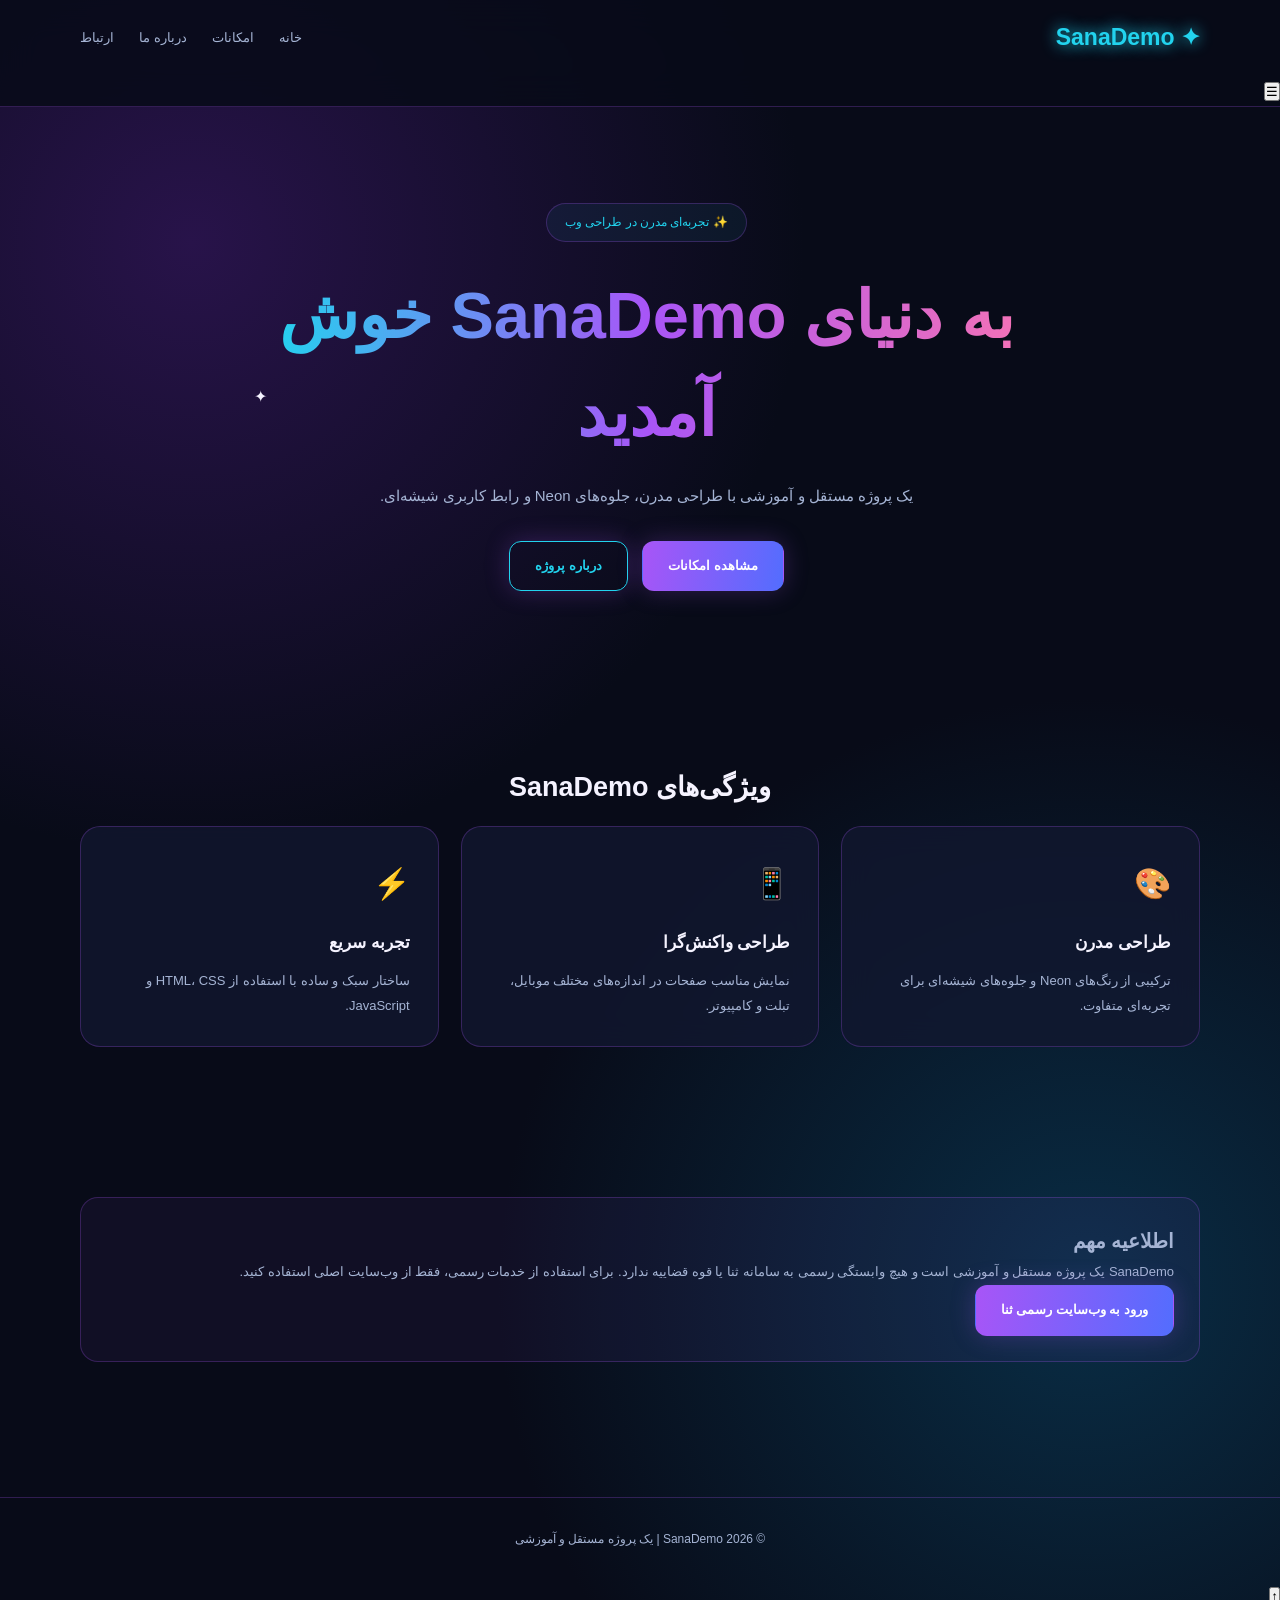
==== index.html @ 34750bdd "Refactor index.html for improved structure and content Updated the HTML structure and content for be" ====
<!DOCTYPE html>
<html lang="fa" dir="rtl">
<head>
    <meta charset="UTF-8">
    <meta name="viewport" content="width=device-width, initial-scale=1.0">
    <meta name="theme-color" content="#080b18">
    <meta name="description" content="SanaDemo یک پروژه آموزشی و مستقل برای معرفی امکانات و طراحی رابط کاربری مدرن است.">
    <title>SanaDemo | صفحه اصلی</title>
    <link rel="stylesheet" href="style.css">
</head>
<body>

<header class="navbar">
    <div class="container nav-content">
        <a href="index.html" class="brand">✦ Sana<span>Demo</span></a>

        <nav class="nav-links">
            <a href="index.html">خانه</a>
            <a href="features.html">امکانات</a>
            <a href="about.html">درباره ما</a>
            <a href="contact.html">ارتباط</a>
        </nav>
    </div>
</header>

<main>
    <section class="hero container">
        <div class="hero-content">
            <span class="hero-tag">✨ تجربه‌ای مدرن در طراحی وب</span>

            <h1>
                به دنیای
                <span>SanaDemo</span>
                خوش آمدید
            </h1>

            <p>
                یک پروژه مستقل و آموزشی با طراحی مدرن،
                جلوه‌های Neon و رابط کاربری شیشه‌ای.
            </p>

            <div class="hero-actions">
                <a href="features.html" class="btn">مشاهده امکانات</a>
                <a href="about.html" class="btn btn-outline">درباره پروژه</a>
            </div>
        </div>

        <div class="hero-visual float-3d">
            <div class="hero-orb">
                <span>✦</span>
            </div>
        </div>
    </section>

    <section class="section container">
        <h2 class="section-title">ویژگی‌های SanaDemo</h2>

        <div class="grid">
            <article class="card">
                <div class="card-icon">🎨</div>
                <h3>طراحی مدرن</h3>
                <p>ترکیبی از رنگ‌های Neon و جلوه‌های شیشه‌ای برای تجربه‌ای متفاوت.</p>
            </article>

            <article class="card">
                <div class="card-icon">📱</div>
                <h3>طراحی واکنش‌گرا</h3>
                <p>نمایش مناسب صفحات در اندازه‌های مختلف موبایل، تبلت و کامپیوتر.</p>
            </article>

            <article class="card">
                <div class="card-icon">⚡</div>
                <h3>تجربه سریع</h3>
                <p>ساختار سبک و ساده با استفاده از HTML، CSS و JavaScript.</p>
            </article>
        </div>
    </section>

    <section class="container section">
        <div class="info-box">
            <h2>اطلاعیه مهم</h2>
            <p>
                SanaDemo یک پروژه مستقل و آموزشی است و هیچ وابستگی رسمی
                به سامانه ثنا یا قوه قضاییه ندارد.
                برای استفاده از خدمات رسمی، فقط از وب‌سایت اصلی استفاده کنید.
            </p>
            <a href="https://sana.adliran.ir"
               class="btn"
               target="_blank"
               rel="noopener noreferrer">
                ورود به وب‌سایت رسمی ثنا
            </a>
        </div>
    </section>
</main>

<footer class="footer">
    <p>© 2026 SanaDemo | یک پروژه مستقل و آموزشی</p>
</footer>

<script src="script.js" defer></script>
</body>
</html>
---- style.css ----
/* =================================
   SanaDemo - Neon Design System
================================= */

:root {
    --bg: #080b18;
    --surface: rgba(18, 24, 48, 0.78);
    --purple: #a855f7;
    --cyan: #22d3ee;
    --pink: #f472b6;
    --text: #f5f3ff;
    --muted: #a5b4d4;
    --border: rgba(168, 85, 247, .25);
    --glow: 0 0 25px rgba(168, 85, 247, .25);
}

* {
    margin: 0;
    padding: 0;
    box-sizing: border-box;
}

html {
    scroll-behavior: smooth;
}

body {
    min-height: 100vh;
    font-family: Tahoma, sans-serif;
    background:
        radial-gradient(circle at 15% 15%, #28134a 0, transparent 35%),
        radial-gradient(circle at 85% 80%, #092d45 0, transparent 35%),
        var(--bg);
    color: var(--text);
    line-height: 1.9;
    overflow-x: hidden;
}

a {
    color: inherit;
    text-decoration: none;
}

.container {
    width: min(1120px, 92%);
    margin: auto;
}

/* Navigation */

.navbar {
    position: sticky;
    top: 0;
    z-index: 100;
    background: rgba(8, 11, 24, .85);
    backdrop-filter: blur(18px);
    border-bottom: 1px solid var(--border);
}

.nav-content {
    min-height: 76px;
    display: flex;
    justify-content: space-between;
    align-items: center;
    gap: 20px;
}

.brand {
    font-size: 23px;
    font-weight: bold;
    color: var(--cyan);
    text-shadow: 0 0 15px var(--cyan);
}

.nav-links {
    display: flex;
    align-items: center;
    gap: 25px;
    list-style: none;
}

.nav-links a {
    color: var(--muted);
    font-size: 13px;
    transition: .3s;
}

.nav-links a:hover,
.nav-links a.active {
    color: var(--cyan);
    text-shadow: 0 0 12px var(--cyan);
}

/* Hero */

.hero {
    min-height: 580px;
    display: flex;
    justify-content: center;
    align-items: center;
    text-align: center;
    padding: 80px 15px;
}

.hero-content {
    max-width: 760px;
    animation: appear 1s ease both;
}

.hero-tag {
    display: inline-block;
    padding: 7px 18px;
    border: 1px solid var(--border);
    border-radius: 30px;
    color: var(--cyan);
    background: rgba(34, 211, 238, .06);
    font-size: 12px;
    margin-bottom: 25px;
}

.hero h1 {
    font-size: clamp(35px, 7vw, 65px);
    line-height: 1.5;
    margin-bottom: 20px;
    background: linear-gradient(90deg, var(--cyan), var(--purple), var(--pink));
    background-clip: text;
    -webkit-background-clip: text;
    color: transparent;
}

.hero p {
    color: var(--muted);
    font-size: 15px;
    margin-bottom: 30px;
}

/* Buttons */

.btn {
    display: inline-block;
    padding: 12px 25px;
    border-radius: 12px;
    background: linear-gradient(100deg, var(--purple), #536dfe);
    color: white;
    font-size: 13px;
    font-weight: bold;
    border: 1px solid transparent;
    box-shadow: var(--glow);
    transition: .3s;
}

.btn:hover {
    transform: translateY(-4px);
    box-shadow: 0 0 30px rgba(168, 85, 247, .5);
}

.btn-outline {
    background: transparent;
    border-color: var(--cyan);
    color: var(--cyan);
    margin-right: 10px;
}

/* Sections */

.section {
    padding: 75px 0;
}

.section-title {
    text-align: center;
    font-size: 27px;
    margin-bottom: 12px;
}

.section-subtitle {
    text-align: center;
    color: var(--muted);
    font-size: 13px;
    margin-bottom: 40px;
}

/* Cards */

.grid {
    display: grid;
    grid-template-columns: repeat(3, 1fr);
    gap: 22px;
}

.card {
    padding: 28px;
    background: var(--surface);
    border: 1px solid var(--border);
    border-radius: 20px;
    backdrop-filter: blur(15px);
    transition: .3s;
}

.card:hover {
    transform: translateY(-7px);
    border-color: var(--cyan);
    box-shadow: 0 0 28px rgba(34, 211, 238, .12);
}

.card-icon {
    font-size: 30px;
    margin-bottom: 15px;
}

.card h3 {
    font-size: 17px;
    margin-bottom: 10px;
}

.card p {
    color: var(--muted);
    font-size: 13px;
}

/* Information box */

.info-box {
    padding: 25px;
    border: 1px solid var(--border);
    border-radius: 18px;
    background: rgba(168, 85, 247, .06);
    color: var(--muted);
    font-size: 13px;
}

/* Page header */

.page-header {
    padding: 85px 15px;
    text-align: center;
}

.page-header h1 {
    font-size: clamp(30px, 6vw, 48px);
    color: var(--cyan);
    text-shadow: 0 0 20px rgba(34, 211, 238, .3);
    margin-bottom: 12px;
}

.page-header p {
    color: var(--muted);
    font-size: 14px;
}

/* Footer */

.footer {
    margin-top: 60px;
    padding: 30px 15px;
    text-align: center;
    border-top: 1px solid var(--border);
    color: var(--muted);
    font-size: 12px;
}

.footer strong {
    color: var(--cyan);
}

/* Animations */

@keyframes appear {
    from {
        opacity: 0;
        transform: translateY(25px);
    }

    to {
        opacity: 1;
        transform: translateY(0);
    }
}

/* Mobile */

@media (max-width: 700px) {
    .nav-content {
        flex-direction: column;
        padding: 15px 0;
    }

    .nav-links {
        gap: 15px;
        flex-wrap: wrap;
        justify-content: center;
    }

    .grid {
        grid-template-columns: 1fr;
    }

    .hero {
        min-height: 480px;
    }

    .section {
        padding: 50px 0;
    }
}

@media (prefers-reduced-motion: reduce) {
    *,
    *::before,
    *::after {
        animation: none !important;
        transition: none !important;
        scroll-behavior: auto !important;
    }
}
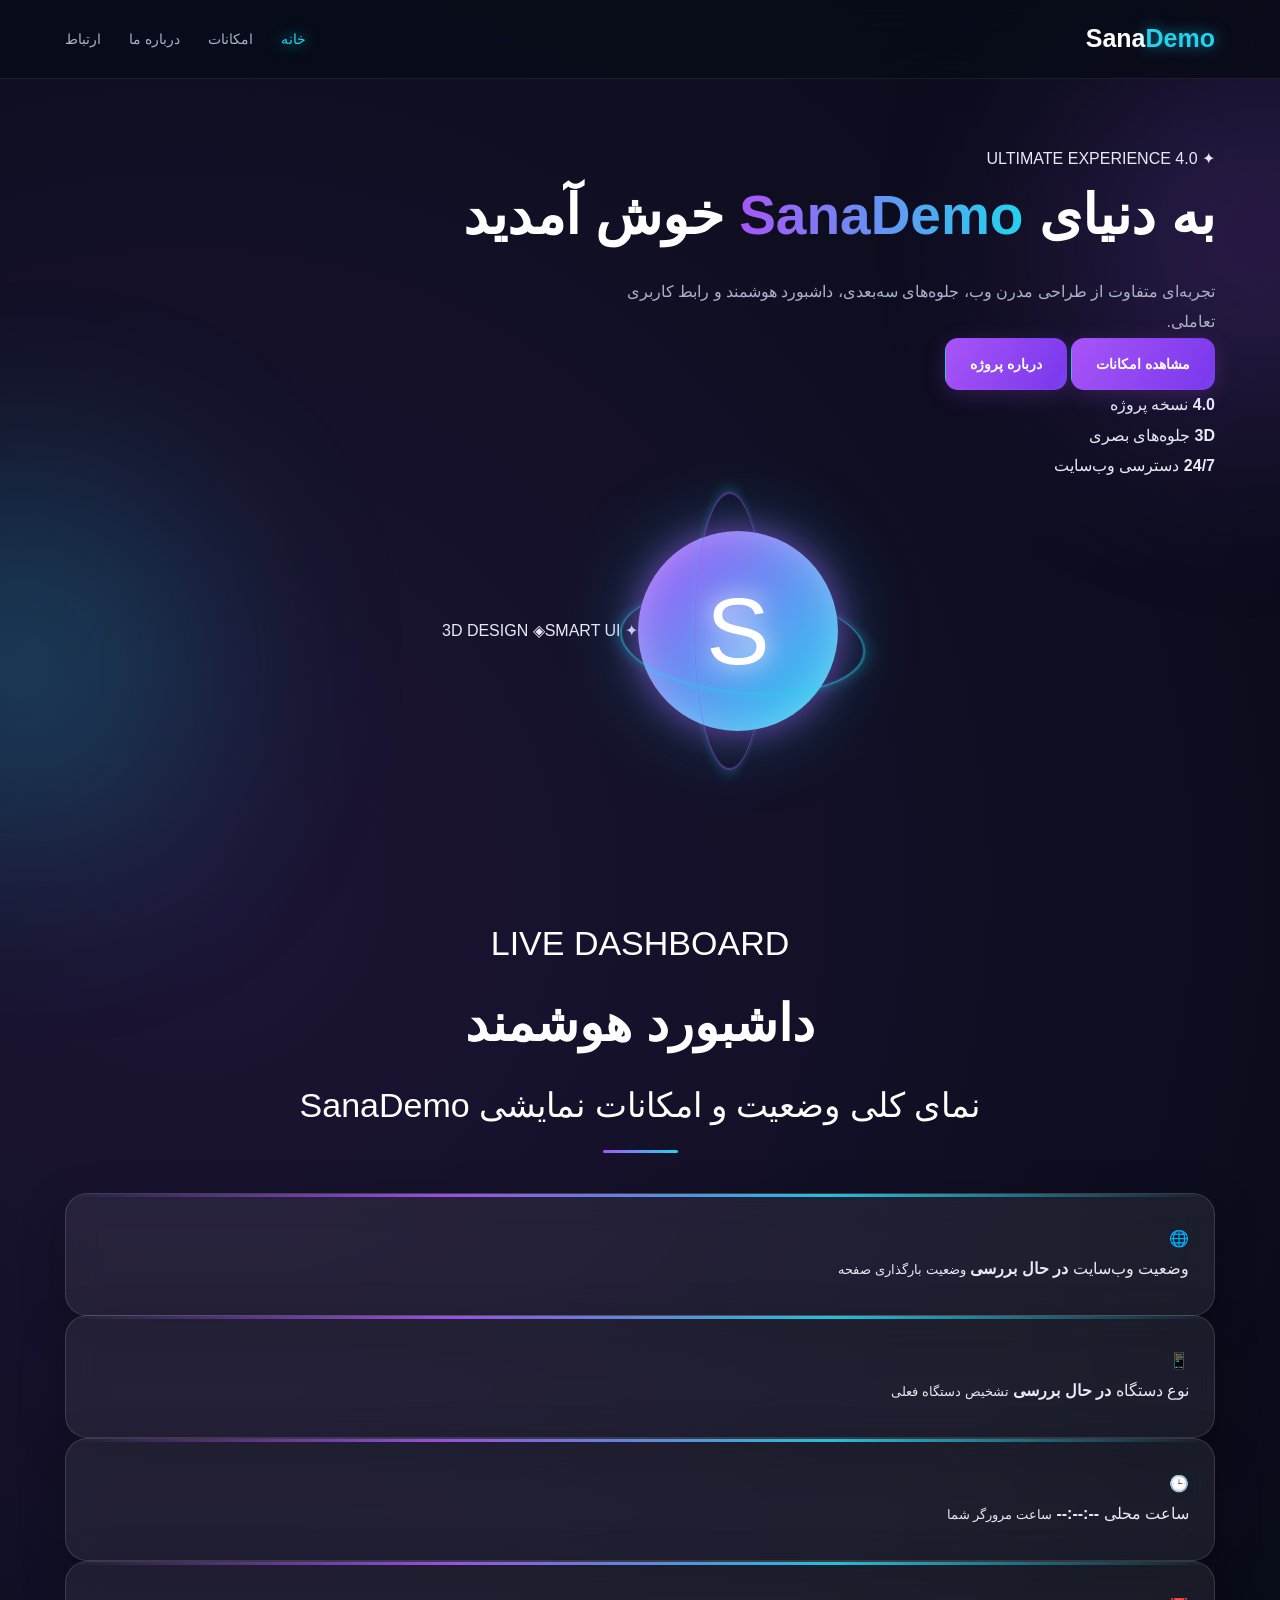
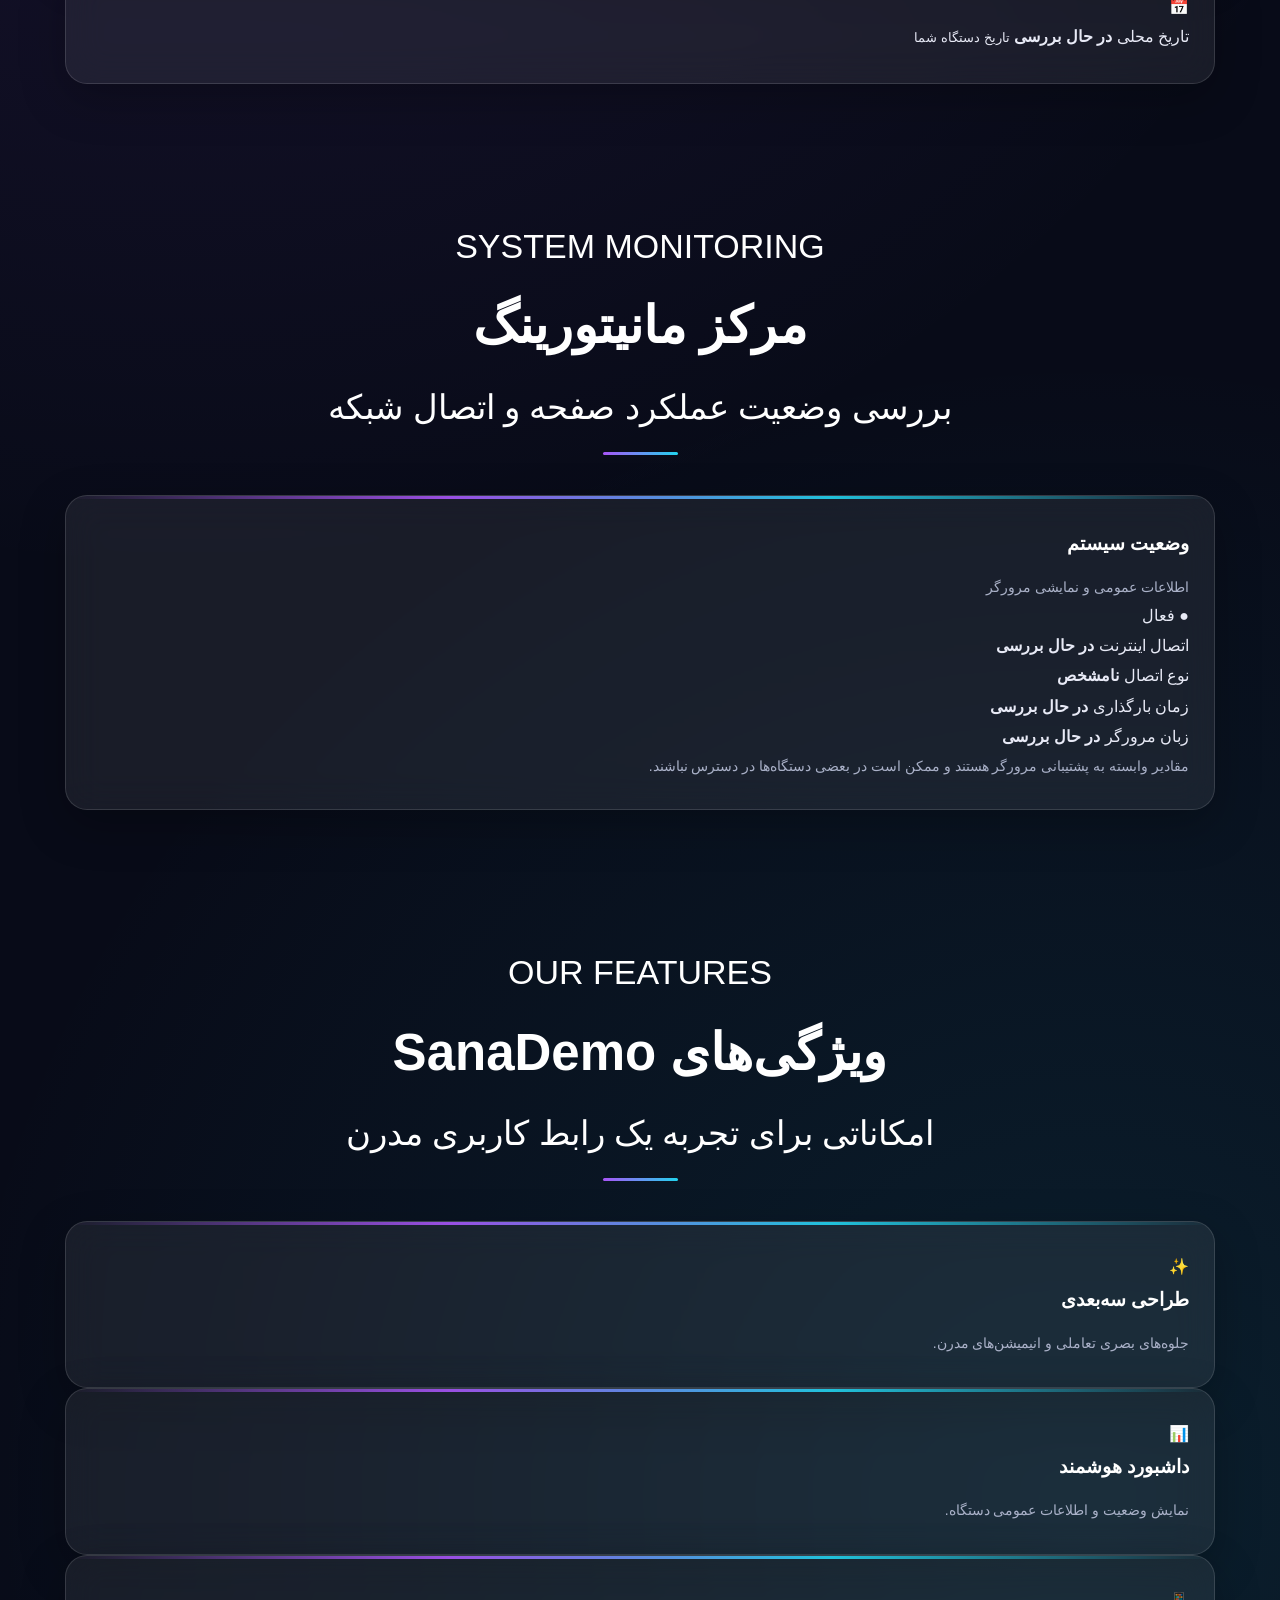
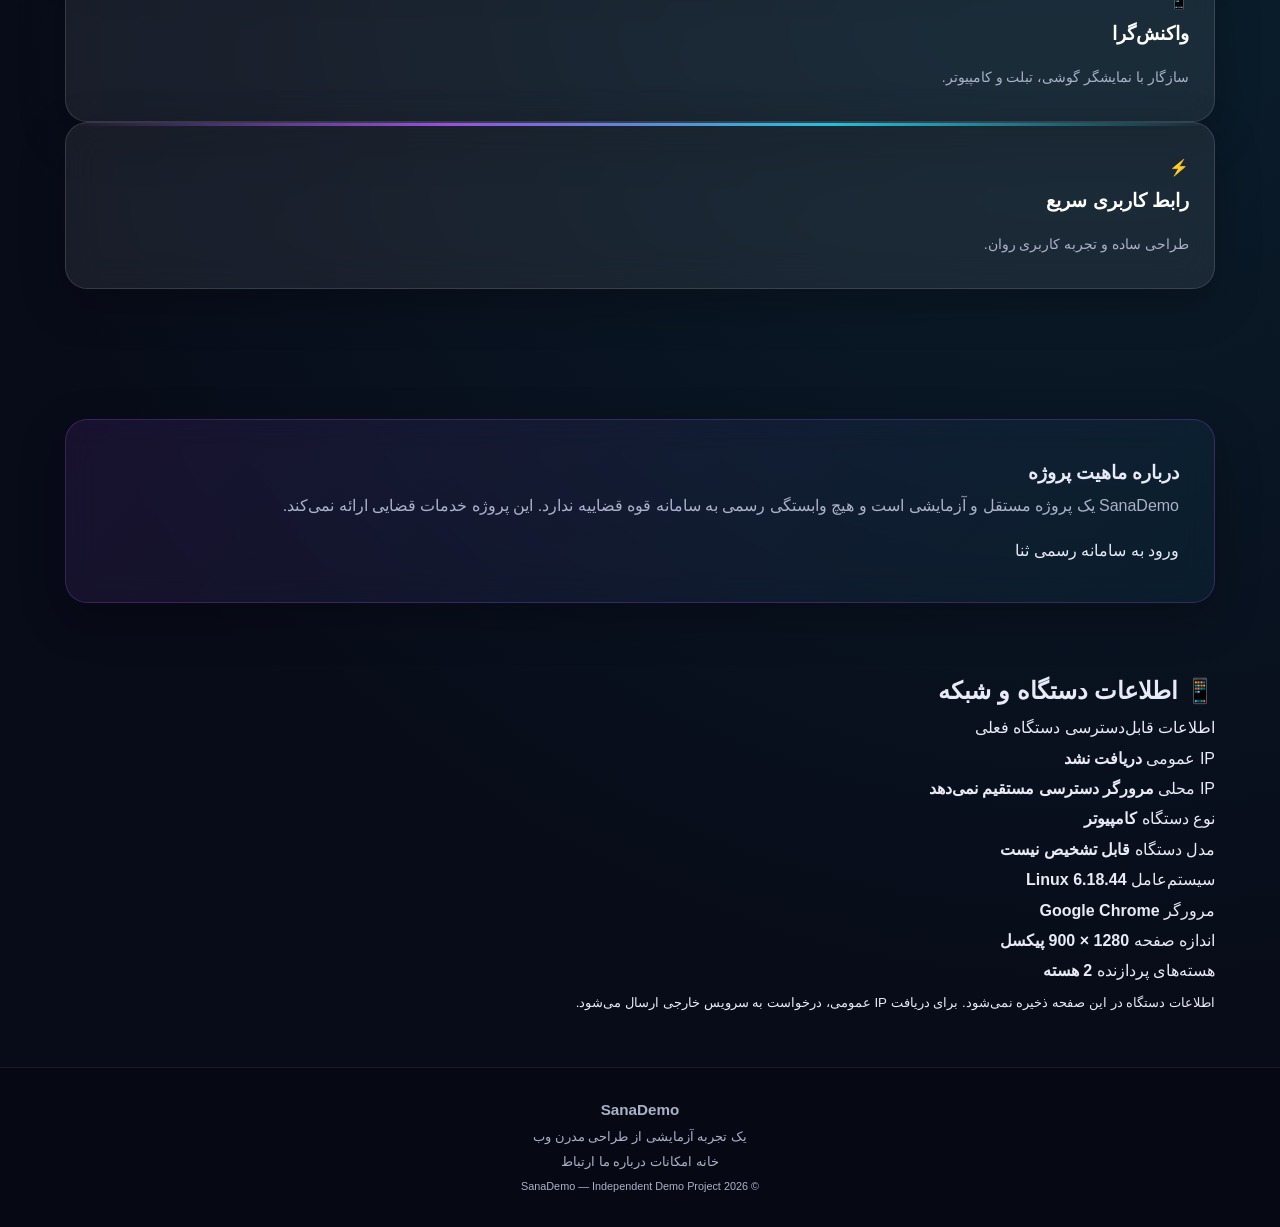
==== commit 5d7a7d14: "Update index.html with new content and structure" ====
--- a/index.html
+++ b/index.html
@@ -4,101 +4,443 @@
 <head>
     <meta charset="UTF-8">
     <meta name="viewport" content="width=device-width, initial-scale=1.0">
-    <meta name="theme-color" content="#080b18">
-    <meta name="description" content="SanaDemo یک پروژه آموزشی و مستقل برای معرفی امکانات و طراحی رابط کاربری مدرن است.">
-    <title>SanaDemo | صفحه اصلی</title>
+    <meta name="theme-color" content="#101025">
+
+    <meta name="description" content="SanaDemo یک پروژه آزمایشی مستقل برای نمایش طراحی مدرن، داشبورد تعاملی و امکانات نمایشی وب است.">
+
+    <title>SanaDemo | Ultimate 4.0</title>
+
     <link rel="stylesheet" href="style.css">
+
+    <script src="script.js" defer></script>
 </head>
+
 <body>
 
-<header class="navbar">
-    <div class="container nav-content">
-        <a href="index.html" class="brand">✦ Sana<span>Demo</span></a>
-
-        <nav class="nav-links">
-            <a href="index.html">خانه</a>
-            <a href="features.html">امکانات</a>
-            <a href="about.html">درباره ما</a>
-            <a href="contact.html">ارتباط</a>
-        </nav>
+    <!-- BACKGROUND EFFECTS -->
+    <div class="background-effects" aria-hidden="true">
+        <div class="bg-orb orb-one"></div>
+        <div class="bg-orb orb-two"></div>
+        <div class="bg-orb orb-three"></div>
     </div>
-</header>
-
-<main>
-    <section class="hero container">
-        <div class="hero-content">
-            <span class="hero-tag">✨ تجربه‌ای مدرن در طراحی وب</span>
-
-            <h1>
-                به دنیای
-                <span>SanaDemo</span>
-                خوش آمدید
-            </h1>
+
+
+    <!-- NAVIGATION -->
+    <header class="navbar">
+        <div class="container nav-content">
+
+            <a href="index.html" class="brand">
+                Sana<span>Demo</span>
+            </a>
+
+            <nav class="nav-links">
+                <a href="index.html" class="active">خانه</a>
+                <a href="features.html">امکانات</a>
+                <a href="about.html">درباره ما</a>
+                <a href="contact.html">ارتباط</a>
+            </nav>
+
+        </div>
+    </header>
+
+
+    <main>
+
+        <!-- HERO -->
+        <section class="hero section">
+
+            <div class="container hero-grid">
+
+                <div class="hero-content">
+
+                    <span class="hero-badge">
+                        ✦ ULTIMATE EXPERIENCE 4.0
+                    </span>
+
+                    <h1>
+                        به دنیای
+                        <span class="gradient-text">SanaDemo</span>
+                        خوش آمدید
+                    </h1>
+
+                    <p>
+                        تجربه‌ای متفاوت از طراحی مدرن وب،
+                        جلوه‌های سه‌بعدی، داشبورد هوشمند
+                        و رابط کاربری تعاملی.
+                    </p>
+
+                    <div class="hero-buttons">
+
+                        <a href="features.html" class="btn btn-primary">
+                            مشاهده امکانات
+                        </a>
+
+                        <a href="about.html" class="btn btn-secondary">
+                            درباره پروژه
+                        </a>
+
+                    </div>
+
+                    <div class="hero-stats">
+
+                        <div>
+                            <strong>4.0</strong>
+                            <span>نسخه پروژه</span>
+                        </div>
+
+                        <div>
+                            <strong>3D</strong>
+                            <span>جلوه‌های بصری</span>
+                        </div>
+
+                        <div>
+                            <strong>24/7</strong>
+                            <span>دسترسی وب‌سایت</span>
+                        </div>
+
+                    </div>
+
+                </div>
+
+
+                <!-- 3D VISUAL -->
+                <div class="hero-visual float-3d">
+
+                    <div class="hero-orb">
+
+                        <div class="orb-ring ring-one"></div>
+                        <div class="orb-ring ring-two"></div>
+                        <div class="orb-ring ring-three"></div>
+
+                        <div class="orb-core">
+                            <span>S</span>
+                        </div>
+
+                    </div>
+
+                    <div class="floating-label label-one">
+                        <span>✦</span> SMART UI
+                    </div>
+
+                    <div class="floating-label label-two">
+                        <span>◈</span> 3D DESIGN
+                    </div>
+
+                </div>
+
+            </div>
+
+        </section>
+
+
+        <!-- DASHBOARD -->
+        <section class="section dashboard-section">
+
+            <div class="container">
+
+                <div class="section-title">
+
+                    <span class="section-eyebrow">
+                        LIVE DASHBOARD
+                    </span>
+
+                    <h2>داشبورد هوشمند</h2>
+
+                    <p>
+                        نمای کلی وضعیت و امکانات نمایشی SanaDemo
+                    </p>
+
+                </div>
+
+
+                <div class="dashboard-grid">
+
+                    <article class="card dashboard-card">
+
+                        <div class="dashboard-icon">🌐</div>
+
+                        <span>وضعیت وب‌سایت</span>
+
+                        <strong id="site-status">
+                            در حال بررسی
+                        </strong>
+
+                        <small>وضعیت بارگذاری صفحه</small>
+
+                    </article>
+
+
+                    <article class="card dashboard-card">
+
+                        <div class="dashboard-icon">📱</div>
+
+                        <span>نوع دستگاه</span>
+
+                        <strong id="dashboard-device">
+                            در حال بررسی
+                        </strong>
+
+                        <small>تشخیص دستگاه فعلی</small>
+
+                    </article>
+
+
+                    <article class="card dashboard-card">
+
+                        <div class="dashboard-icon">🕒</div>
+
+                        <span>ساعت محلی</span>
+
+                        <strong id="live-clock">
+                            --:--:--
+                        </strong>
+
+                        <small>ساعت مرورگر شما</small>
+
+                    </article>
+
+
+                    <article class="card dashboard-card">
+
+                        <div class="dashboard-icon">📅</div>
+
+                        <span>تاریخ محلی</span>
+
+                        <strong id="live-date">
+                            در حال بررسی
+                        </strong>
+
+                        <small>تاریخ دستگاه شما</small>
+
+                    </article>
+
+                </div>
+
+            </div>
+
+        </section>
+
+
+        <!-- MONITORING -->
+        <section class="section monitoring-section">
+
+            <div class="container">
+
+                <div class="section-title">
+
+                    <span class="section-eyebrow">
+                        SYSTEM MONITORING
+                    </span>
+
+                    <h2>مرکز مانیتورینگ</h2>
+
+                    <p>
+                        بررسی وضعیت عملکرد صفحه و اتصال شبکه
+                    </p>
+
+                </div>
+
+
+                <div class="monitor-panel card">
+
+                    <div class="monitor-header">
+
+                        <div>
+                            <h3>وضعیت سیستم</h3>
+                            <p>اطلاعات عمومی و نمایشی مرورگر</p>
+                        </div>
+
+                        <span class="status-indicator">
+                            ● فعال
+                        </span>
+
+                    </div>
+
+
+                    <div class="monitor-grid">
+
+                        <div class="monitor-item">
+                            <span>اتصال اینترنت</span>
+                            <strong id="network-status">
+                                در حال بررسی
+                            </strong>
+                        </div>
+
+                        <div class="monitor-item">
+                            <span>نوع اتصال</span>
+                            <strong id="connection-type">
+                                نامشخص
+                            </strong>
+                        </div>
+
+                        <div class="monitor-item">
+                            <span>زمان بارگذاری</span>
+                            <strong id="page-load-time">
+                                در حال بررسی
+                            </strong>
+                        </div>
+
+                        <div class="monitor-item">
+                            <span>زبان مرورگر</span>
+                            <strong id="browser-language">
+                                در حال بررسی
+                            </strong>
+                        </div>
+
+                    </div>
+
+                    <p class="monitor-note">
+                        مقادیر وابسته به پشتیبانی مرورگر هستند
+                        و ممکن است در بعضی دستگاه‌ها در دسترس نباشند.
+                    </p>
+
+                </div>
+
+            </div>
+
+        </section>
+
+
+        <!-- FEATURES -->
+        <section class="section">
+
+            <div class="container">
+
+                <div class="section-title">
+
+                    <span class="section-eyebrow">
+                        OUR FEATURES
+                    </span>
+
+                    <h2>ویژگی‌های SanaDemo</h2>
+
+                    <p>
+                        امکاناتی برای تجربه یک رابط کاربری مدرن
+                    </p>
+
+                </div>
+
+
+                <div class="features-grid">
+
+                    <article class="card">
+
+                        <div class="feature-icon">✨</div>
+
+                        <h3>طراحی سه‌بعدی</h3>
+
+                        <p>
+                            جلوه‌های بصری تعاملی و انیمیشن‌های مدرن.
+                        </p>
+
+                    </article>
+
+
+                    <article class="card">
+
+                        <div class="feature-icon">📊</div>
+
+                        <h3>داشبورد هوشمند</h3>
+
+                        <p>
+                            نمایش وضعیت و اطلاعات عمومی دستگاه.
+                        </p>
+
+                    </article>
+
+
+                    <article class="card">
+
+                        <div class="feature-icon">📱</div>
+
+                        <h3>واکنش‌گرا</h3>
+
+                        <p>
+                            سازگار با نمایشگر گوشی، تبلت و کامپیوتر.
+                        </p>
+
+                    </article>
+
+
+                    <article class="card">
+
+                        <div class="feature-icon">⚡</div>
+
+                        <h3>رابط کاربری سریع</h3>
+
+                        <p>
+                            طراحی ساده و تجربه کاربری روان.
+                        </p>
+
+                    </article>
+
+                </div>
+
+            </div>
+
+        </section>
+
+
+        <!-- PROJECT NOTICE -->
+        <section class="section">
+
+            <div class="container">
+
+                <div class="info-box">
+
+                    <h3>درباره ماهیت پروژه</h3>
+
+                    <p>
+                        SanaDemo یک پروژه مستقل و آزمایشی است
+                        و هیچ وابستگی رسمی به سامانه قوه قضاییه ندارد.
+                        این پروژه خدمات قضایی ارائه نمی‌کند.
+                    </p>
+
+                    <a
+                        href="https://sana.adliran.ir"
+                        target="_blank"
+                        rel="noopener noreferrer"
+                    >
+                        ورود به سامانه رسمی ثنا
+                    </a>
+
+                </div>
+
+            </div>
+
+        </section>
+
+    </main>
+
+
+    <!-- FOOTER -->
+    <footer class="footer">
+
+        <div class="container">
+
+            <h3>Sana<span>Demo</span></h3>
 
             <p>
-                یک پروژه مستقل و آموزشی با طراحی مدرن،
-                جلوه‌های Neon و رابط کاربری شیشه‌ای.
+                یک تجربه آزمایشی از طراحی مدرن وب
             </p>
 
-            <div class="hero-actions">
-                <a href="features.html" class="btn">مشاهده امکانات</a>
-                <a href="about.html" class="btn btn-outline">درباره پروژه</a>
-            </div>
+            <div class="footer-links">
+
+                <a href="index.html">خانه</a>
+                <a href="features.html">امکانات</a>
+                <a href="about.html">درباره ما</a>
+                <a href="contact.html">ارتباط</a>
+
+            </div>
+
+            <small>
+                © 2026 SanaDemo — Independent Demo Project
+            </small>
+
         </div>
 
-        <div class="hero-visual float-3d">
-            <div class="hero-orb">
-                <span>✦</span>
-            </div>
-        </div>
-    </section>
-
-    <section class="section container">
-        <h2 class="section-title">ویژگی‌های SanaDemo</h2>
-
-        <div class="grid">
-            <article class="card">
-                <div class="card-icon">🎨</div>
-                <h3>طراحی مدرن</h3>
-                <p>ترکیبی از رنگ‌های Neon و جلوه‌های شیشه‌ای برای تجربه‌ای متفاوت.</p>
-            </article>
-
-            <article class="card">
-                <div class="card-icon">📱</div>
-                <h3>طراحی واکنش‌گرا</h3>
-                <p>نمایش مناسب صفحات در اندازه‌های مختلف موبایل، تبلت و کامپیوتر.</p>
-            </article>
-
-            <article class="card">
-                <div class="card-icon">⚡</div>
-                <h3>تجربه سریع</h3>
-                <p>ساختار سبک و ساده با استفاده از HTML، CSS و JavaScript.</p>
-            </article>
-        </div>
-    </section>
-
-    <section class="container section">
-        <div class="info-box">
-            <h2>اطلاعیه مهم</h2>
-            <p>
-                SanaDemo یک پروژه مستقل و آموزشی است و هیچ وابستگی رسمی
-                به سامانه ثنا یا قوه قضاییه ندارد.
-                برای استفاده از خدمات رسمی، فقط از وب‌سایت اصلی استفاده کنید.
-            </p>
-            <a href="https://sana.adliran.ir"
-               class="btn"
-               target="_blank"
-               rel="noopener noreferrer">
-                ورود به وب‌سایت رسمی ثنا
-            </a>
-        </div>
-    </section>
-</main>
-
-<footer class="footer">
-    <p>© 2026 SanaDemo | یک پروژه مستقل و آموزشی</p>
-</footer>
-
-<script src="script.js" defer></script>
+    </footer>
+
+
 </body>
 </html>
--- a/style.css
+++ b/style.css
@@ -1,19 +1,26 @@
 
-/* =================================
-   SanaDemo - Neon Design System
-================================= */
+/* ==========================================
+   SanaDemo ULTIMATE 3D
+   Neon + Glassmorphism + Interactive Motion
+========================================== */
+
+/* ========== ROOT ========== */
 
 :root {
     --bg: #080b18;
-    --surface: rgba(18, 24, 48, 0.78);
+    --bg-light: #10162b;
     --purple: #a855f7;
     --cyan: #22d3ee;
     --pink: #f472b6;
-    --text: #f5f3ff;
-    --muted: #a5b4d4;
-    --border: rgba(168, 85, 247, .25);
-    --glow: 0 0 25px rgba(168, 85, 247, .25);
-}
+    --white: #ffffff;
+    --text: #e8eaf6;
+    --muted: #aab1c8;
+    --glass: rgba(255,255,255,0.07);
+    --glass-border: rgba(255,255,255,0.13);
+    --shadow: 0 15px 45px rgba(0,0,0,0.25);
+}
+
+/* ========== RESET ========== */
 
 * {
     margin: 0;
@@ -27,290 +34,765 @@
 
 body {
     min-height: 100vh;
-    font-family: Tahoma, sans-serif;
+    overflow-x: hidden;
+    position: relative;
+    isolation: isolate;
+    font-family: Tahoma, Arial, sans-serif;
+    color: var(--text);
     background:
-        radial-gradient(circle at 15% 15%, #28134a 0, transparent 35%),
-        radial-gradient(circle at 85% 80%, #092d45 0, transparent 35%),
+        radial-gradient(circle at 15% 20%, rgba(168,85,247,0.13), transparent 35%),
+        radial-gradient(circle at 85% 70%, rgba(34,211,238,0.10), transparent 35%),
         var(--bg);
-    color: var(--text);
     line-height: 1.9;
-    overflow-x: hidden;
-}
+}
+
+/* ========== ANIMATED BACKGROUND ========== */
+
+body::before,
+body::after {
+    content: "";
+    position: fixed;
+    width: 380px;
+    height: 380px;
+    border-radius: 50%;
+    filter: blur(110px);
+    opacity: 0.23;
+    pointer-events: none;
+    z-index: -1;
+}
+
+body::before {
+    background: var(--purple);
+    top: 5%;
+    right: -170px;
+    animation: neonDriftOne 14s ease-in-out infinite alternate;
+}
+
+body::after {
+    background: var(--cyan);
+    bottom: 5%;
+    left: -170px;
+    animation: neonDriftTwo 17s ease-in-out infinite alternate;
+}
+
+@keyframes neonDriftOne {
+    from {
+        transform: translate(0,0) scale(1);
+    }
+    to {
+        transform: translate(-90px,80px) scale(1.3);
+    }
+}
+
+@keyframes neonDriftTwo {
+    from {
+        transform: translate(0,0) scale(1);
+    }
+    to {
+        transform: translate(90px,-80px) scale(1.25);
+    }
+}
+
+/* ========== GENERAL ========== */
 
 a {
     color: inherit;
     text-decoration: none;
 }
 
+button {
+    font-family: inherit;
+}
+
 .container {
-    width: min(1120px, 92%);
-    margin: auto;
-}
-
-/* Navigation */
+    width: min(1150px, 90%);
+    margin-inline: auto;
+}
+
+.section {
+    padding-top: 65px;
+    padding-bottom: 65px;
+}
+
+.section-title {
+    text-align: center;
+    font-size: clamp(24px,4vw,34px);
+    margin-bottom: 40px;
+    color: var(--white);
+}
+
+.section-title::after {
+    content: "";
+    display: block;
+    width: 75px;
+    height: 3px;
+    margin: 12px auto 0;
+    border-radius: 10px;
+    background: linear-gradient(90deg,var(--purple),var(--cyan));
+}
+
+/* ========== NAVBAR ========== */
 
 .navbar {
     position: sticky;
     top: 0;
-    z-index: 100;
-    background: rgba(8, 11, 24, .85);
-    backdrop-filter: blur(18px);
-    border-bottom: 1px solid var(--border);
+    z-index: 1000;
+    background: rgba(8,11,24,0.82);
+    backdrop-filter: blur(20px);
+    -webkit-backdrop-filter: blur(20px);
+    border-bottom: 1px solid rgba(255,255,255,0.08);
 }
 
 .nav-content {
-    min-height: 76px;
+    min-height: 78px;
     display: flex;
     justify-content: space-between;
     align-items: center;
-    gap: 20px;
+    gap: 25px;
+    position: relative;
 }
 
 .brand {
-    font-size: 23px;
-    font-weight: bold;
+    color: var(--white);
+    font-size: 25px;
+    font-weight: 900;
+    white-space: nowrap;
+}
+
+.brand span {
     color: var(--cyan);
-    text-shadow: 0 0 15px var(--cyan);
+    text-shadow: 0 0 15px rgba(34,211,238,0.6);
 }
 
 .nav-links {
     display: flex;
     align-items: center;
-    gap: 25px;
-    list-style: none;
+    gap: 28px;
 }
 
 .nav-links a {
     color: var(--muted);
-    font-size: 13px;
-    transition: .3s;
+    font-size: 14px;
+    transition: 0.3s ease;
 }
 
 .nav-links a:hover,
 .nav-links a.active {
     color: var(--cyan);
-    text-shadow: 0 0 12px var(--cyan);
-}
-
-/* Hero */
+    text-shadow: 0 0 15px var(--cyan);
+}
+
+/* ========== HERO ========== */
 
 .hero {
-    min-height: 580px;
+    min-height: 510px;
     display: flex;
+    justify-content: space-between;
+    align-items: center;
+    gap: 40px;
+    padding-top: 65px;
+    padding-bottom: 65px;
+}
+
+.hero-content {
+    flex: 1;
+}
+
+.hero-tag {
+    display: inline-block;
+    padding: 8px 16px;
+    margin-bottom: 20px;
+    border: 1px solid rgba(34,211,238,0.3);
+    border-radius: 30px;
+    background: rgba(34,211,238,0.08);
+    color: #67e8f9;
+    font-size: 13px;
+}
+
+.hero h1 {
+    font-size: clamp(32px,5vw,55px);
+    line-height: 1.5;
+    margin-bottom: 20px;
+    color: var(--white);
+}
+
+.hero h1 span {
+    background: linear-gradient(90deg,var(--purple),var(--cyan),var(--pink));
+    background-size: 200% auto;
+    -webkit-background-clip: text;
+    background-clip: text;
+    color: transparent;
+    animation: neonText 5s linear infinite;
+}
+
+@keyframes neonText {
+    to {
+        background-position: 200% center;
+    }
+}
+
+.hero p {
+    max-width: 600px;
+    color: var(--muted);
+    font-size: 16px;
+}
+
+/* ========== BUTTONS ========== */
+
+.hero-actions {
+    display: flex;
+    flex-wrap: wrap;
+    gap: 14px;
+    margin-top: 28px;
+}
+
+.btn {
+    display: inline-flex;
     justify-content: center;
     align-items: center;
-    text-align: center;
-    padding: 80px 15px;
-}
-
-.hero-content {
-    max-width: 760px;
-    animation: appear 1s ease both;
-}
-
-.hero-tag {
-    display: inline-block;
-    padding: 7px 18px;
-    border: 1px solid var(--border);
-    border-radius: 30px;
-    color: var(--cyan);
-    background: rgba(34, 211, 238, .06);
-    font-size: 12px;
-    margin-bottom: 25px;
-}
-
-.hero h1 {
-    font-size: clamp(35px, 7vw, 65px);
-    line-height: 1.5;
-    margin-bottom: 20px;
-    background: linear-gradient(90deg, var(--cyan), var(--purple), var(--pink));
-    background-clip: text;
-    -webkit-background-clip: text;
-    color: transparent;
-}
-
-.hero p {
-    color: var(--muted);
-    font-size: 15px;
-    margin-bottom: 30px;
-}
-
-/* Buttons */
-
-.btn {
-    display: inline-block;
-    padding: 12px 25px;
-    border-radius: 12px;
-    background: linear-gradient(100deg, var(--purple), #536dfe);
+    gap: 8px;
+    padding: 12px 24px;
+    border: 1px solid transparent;
+    border-radius: 13px;
+    background: linear-gradient(120deg,var(--purple),#7c3aed,var(--cyan));
+    background-size: 200% auto;
     color: white;
-    font-size: 13px;
+    font-size: 14px;
     font-weight: bold;
-    border: 1px solid transparent;
-    box-shadow: var(--glow);
-    transition: .3s;
+    cursor: pointer;
+    transition: 0.35s ease;
+    box-shadow: 0 5px 22px rgba(168,85,247,0.2);
+    position: relative;
+    overflow: hidden;
+    isolation: isolate;
+}
+
+.btn::before {
+    content: "";
+    position: absolute;
+    top: -100%;
+    left: -100%;
+    width: 60%;
+    height: 300%;
+    background: rgba(255,255,255,0.18);
+    transform: rotate(35deg);
+    transition: left 0.6s ease;
+    z-index: -1;
+}
+
+.btn:hover::before {
+    left: 150%;
 }
 
 .btn:hover {
+    background-position: right center;
     transform: translateY(-4px);
-    box-shadow: 0 0 30px rgba(168, 85, 247, .5);
+    box-shadow: 0 10px 30px rgba(34,211,238,0.25);
 }
 
 .btn-outline {
     background: transparent;
     border-color: var(--cyan);
     color: var(--cyan);
-    margin-right: 10px;
-}
-
-/* Sections */
-
-.section {
-    padding: 75px 0;
-}
-
-.section-title {
+    box-shadow: none;
+}
+
+.btn-outline:hover {
+    background: rgba(34,211,238,0.1);
+}
+
+/* ========== HERO 3D OBJECT ========== */
+
+.hero-visual {
+    flex: 0 0 300px;
+    min-height: 300px;
+    display: flex;
+    align-items: center;
+    justify-content: center;
+    perspective: 1000px;
+    transform-style: preserve-3d;
+    transform:
+        perspective(1000px)
+        rotateX(var(--hero-rotate-x,0deg))
+        rotateY(var(--hero-rotate-y,0deg));
+    transition: transform 0.2s ease-out;
+}
+
+.hero-orb {
+    position: relative;
+    width: 200px;
+    height: 200px;
+    display: flex;
+    align-items: center;
+    justify-content: center;
+    border-radius: 50%;
+    background: linear-gradient(135deg,var(--purple),var(--cyan));
+    transform-style: preserve-3d;
+    box-shadow:
+        0 0 35px rgba(168,85,247,0.6),
+        0 0 85px rgba(34,211,238,0.3),
+        inset 0 0 35px rgba(255,255,255,0.3);
+    animation: orbFloat 5s ease-in-out infinite;
+}
+
+.hero-orb span {
+    color: white;
+    font-size: 95px;
+    text-shadow: 0 0 25px white;
+    transform: translateZ(35px);
+}
+
+.hero-orb::before,
+.hero-orb::after {
+    content: "";
+    position: absolute;
+    inset: -18px;
+    border: 2px solid rgba(34,211,238,0.5);
+    border-radius: 50%;
+    transform: rotateX(65deg);
+    box-shadow: 0 0 15px rgba(34,211,238,0.3);
+    pointer-events: none;
+}
+
+.hero-orb::after {
+    inset: -35px;
+    border-color: rgba(168,85,247,0.45);
+    transform: rotateY(65deg);
+}
+
+@keyframes orbFloat {
+    0%,100% {
+        transform: translateY(0) rotateY(0deg);
+    }
+    50% {
+        transform: translateY(-22px) rotateY(180deg);
+    }
+}
+
+/* ========== FLOATING ELEMENTS ========== */
+
+.float-3d {
+    animation: floatUltimate 5s ease-in-out infinite;
+    animation-delay: var(--float-delay,0s);
+}
+
+@keyframes floatUltimate {
+    0%,100% {
+        translate: 0 0;
+    }
+    50% {
+        translate: 0 -18px;
+    }
+}
+
+/* ========== CARDS ========== */
+
+.grid,
+.cards {
+    display: grid;
+    grid-template-columns: repeat(3,minmax(0,1fr));
+    gap: 25px;
+}
+
+.card {
+    --rotate-x: 0deg;
+    --rotate-y: 0deg;
+    --mouse-x: 50%;
+    --mouse-y: 50%;
+
+    position: relative;
+    isolation: isolate;
+    padding: 30px 25px;
+    overflow: hidden;
+    border: 1px solid var(--glass-border);
+    border-radius: 22px;
+    background: var(--glass);
+    backdrop-filter: blur(18px);
+    -webkit-backdrop-filter: blur(18px);
+    box-shadow: var(--shadow);
+    transform:
+        perspective(1000px)
+        rotateX(var(--rotate-x))
+        rotateY(var(--rotate-y))
+        translateZ(0);
+    transform-style: preserve-3d;
+    transition:
+        transform 0.18s ease-out,
+        border-color 0.3s ease,
+        box-shadow 0.3s ease;
+}
+
+.card::before {
+    content: "";
+    position: absolute;
+    top: 0;
+    right: 0;
+    width: 100%;
+    height: 3px;
+    background: linear-gradient(90deg,transparent,var(--purple),var(--cyan),transparent);
+    opacity: 0.9;
+}
+
+.card::after {
+    content: "";
+    position: absolute;
+    inset: 0;
+    z-index: -1;
+    pointer-events: none;
+    background: radial-gradient(
+        circle at var(--mouse-x) var(--mouse-y),
+        rgba(34,211,238,0.25),
+        rgba(168,85,247,0.12) 30%,
+        transparent 65%
+    );
+    opacity: 0;
+    transition: opacity 0.3s ease;
+}
+
+.card.card-active::after {
+    opacity: 1;
+}
+
+.card.card-active {
+    border-color: rgba(34,211,238,0.7);
+    box-shadow:
+        0 20px 45px rgba(0,0,0,0.35),
+        0 0 25px rgba(34,211,238,0.18),
+        0 0 45px rgba(168,85,247,0.12);
+}
+
+.card-icon,
+.card h3,
+.card p {
+    position: relative;
+    transform: translateZ(25px);
+}
+
+.card-icon {
+    width: 60px;
+    height: 60px;
+    display: flex;
+    align-items: center;
+    justify-content: center;
+    margin-bottom: 20px;
+    border-radius: 17px;
+    background: linear-gradient(135deg,rgba(168,85,247,0.2),rgba(34,211,238,0.15));
+    border: 1px solid rgba(255,255,255,0.12);
+    font-size: 28px;
+    box-shadow:
+        0 8px 25px rgba(168,85,247,0.2),
+        inset 0 0 15px rgba(255,255,255,0.08);
+}
+
+.card h3 {
+    color: var(--white);
+    font-size: 19px;
+    margin-bottom: 12px;
+}
+
+.card p {
+    color: var(--muted);
+    font-size: 14px;
+}
+
+/* ========== INFO BOX ========== */
+
+.info-box {
+    padding: 35px;
+    border: 1px solid rgba(168,85,247,0.25);
+    border-radius: 22px;
+    background: linear-gradient(
+        135deg,
+        rgba(168,85,247,0.10),
+        rgba(34,211,238,0.06)
+    );
+    backdrop-filter: blur(15px);
+    box-shadow: var(--shadow);
+}
+
+.info-box h2 {
+    color: var(--white);
+    font-size: 23px;
+    margin-bottom: 15px;
+}
+
+.info-box p {
+    color: var(--muted);
+    margin-bottom: 15px;
+}
+
+/* ========== PAGE HEADER ========== */
+
+.page-header {
     text-align: center;
-    font-size: 27px;
-    margin-bottom: 12px;
-}
-
-.section-subtitle {
+    padding-top: 85px;
+    padding-bottom: 45px;
+}
+
+.page-header h1 {
+    color: var(--white);
+    font-size: clamp(30px,5vw,43px);
+    margin: 12px 0;
+}
+
+.page-header h1 span {
+    color: var(--cyan);
+    text-shadow: 0 0 20px rgba(34,211,238,0.35);
+}
+
+.page-header p {
+    color: var(--muted);
+}
+
+/* ========== SCROLL REVEAL ========== */
+
+.reveal {
+    opacity: 0;
+    translate: 0 35px;
+    transition:
+        opacity 0.8s ease,
+        translate 0.8s ease;
+    transition-delay: var(--reveal-delay,0ms);
+}
+
+.reveal.revealed {
+    opacity: 1;
+    translate: 0 0;
+}
+
+/* ========== BACK TO TOP ========== */
+
+.back-to-top {
+    position: fixed;
+    bottom: 25px;
+    left: 25px;
+    z-index: 1100;
+    width: 48px;
+    height: 48px;
+    border: 1px solid rgba(255,255,255,0.2);
+    border-radius: 15px;
+    background: linear-gradient(135deg,var(--purple),var(--cyan));
+    color: white;
+    font-size: 25px;
+    cursor: pointer;
+    opacity: 0;
+    visibility: hidden;
+    transform: translateY(15px);
+    transition: 0.3s ease;
+    box-shadow: 0 0 20px rgba(168,85,247,0.35);
+}
+
+.back-to-top.show {
+    opacity: 1;
+    visibility: visible;
+    transform: translateY(0);
+}
+
+.back-to-top:hover {
+    transform: translateY(-5px);
+    box-shadow: 0 0 28px rgba(34,211,238,0.6);
+}
+
+/* ========== MOBILE MENU ========== */
+
+.mobile-menu-button {
+    display: none;
+    border: 1px solid rgba(255,255,255,0.2);
+    border-radius: 12px;
+    padding: 7px 13px;
+    background: rgba(255,255,255,0.08);
+    color: white;
+    font-size: 23px;
+    cursor: pointer;
+}
+
+/* ========== FOOTER ========== */
+
+.footer {
+    margin-top: 50px;
+    padding: 28px 15px;
     text-align: center;
+    border-top: 1px solid rgba(255,255,255,0.08);
+    background: rgba(0,0,0,0.15);
     color: var(--muted);
     font-size: 13px;
-    margin-bottom: 40px;
-}
-
-/* Cards */
-
-.grid {
-    display: grid;
-    grid-template-columns: repeat(3, 1fr);
-    gap: 22px;
-}
-
-.card {
-    padding: 28px;
-    background: var(--surface);
-    border: 1px solid var(--border);
+}
+
+/* ========== SELECTION ========== */
+
+::selection {
+    background: var(--purple);
+    color: white;
+}
+
+/* ========== SCROLLBAR ========== */
+
+::-webkit-scrollbar {
+    width: 9px;
+}
+
+::-webkit-scrollbar-track {
+    background: var(--bg);
+}
+
+::-webkit-scrollbar-thumb {
+    background: linear-gradient(var(--purple),var(--cyan));
     border-radius: 20px;
-    backdrop-filter: blur(15px);
-    transition: .3s;
-}
-
-.card:hover {
-    transform: translateY(-7px);
-    border-color: var(--cyan);
-    box-shadow: 0 0 28px rgba(34, 211, 238, .12);
-}
-
-.card-icon {
-    font-size: 30px;
-    margin-bottom: 15px;
-}
-
-.card h3 {
-    font-size: 17px;
-    margin-bottom: 10px;
-}
-
-.card p {
-    color: var(--muted);
-    font-size: 13px;
-}
-
-/* Information box */
-
-.info-box {
-    padding: 25px;
-    border: 1px solid var(--border);
-    border-radius: 18px;
-    background: rgba(168, 85, 247, .06);
-    color: var(--muted);
-    font-size: 13px;
-}
-
-/* Page header */
-
-.page-header {
-    padding: 85px 15px;
-    text-align: center;
-}
-
-.page-header h1 {
-    font-size: clamp(30px, 6vw, 48px);
-    color: var(--cyan);
-    text-shadow: 0 0 20px rgba(34, 211, 238, .3);
-    margin-bottom: 12px;
-}
-
-.page-header p {
-    color: var(--muted);
-    font-size: 14px;
-}
-
-/* Footer */
-
-.footer {
-    margin-top: 60px;
-    padding: 30px 15px;
-    text-align: center;
-    border-top: 1px solid var(--border);
-    color: var(--muted);
-    font-size: 12px;
-}
-
-.footer strong {
-    color: var(--cyan);
-}
-
-/* Animations */
-
-@keyframes appear {
-    from {
-        opacity: 0;
-        transform: translateY(25px);
-    }
-
-    to {
-        opacity: 1;
-        transform: translateY(0);
-    }
-}
-
-/* Mobile */
+}
+
+/* ========== TABLET ========== */
+
+@media (max-width: 900px) {
+    .grid,
+    .cards {
+        grid-template-columns: repeat(2,minmax(0,1fr));
+    }
+
+    .hero-visual {
+        flex-basis: 230px;
+    }
+
+    .hero-orb {
+        width: 165px;
+        height: 165px;
+    }
+}
+
+/* ========== MOBILE ========== */
 
 @media (max-width: 700px) {
+
     .nav-content {
+        min-height: 70px;
+        flex-direction: row;
+        justify-content: space-between;
+        flex-wrap: wrap;
+    }
+
+    .mobile-menu-button {
+        display: block;
+        position: absolute;
+        top: 14px;
+        left: 5%;
+    }
+
+    .nav-content {
+        padding-left: 55px;
+    }
+
+    .navbar .nav-links {
+        display: none;
         flex-direction: column;
-        padding: 15px 0;
-    }
-
-    .nav-links {
-        gap: 15px;
-        flex-wrap: wrap;
+        align-items: stretch;
+        width: 100%;
+        gap: 14px;
+        margin-top: 5px;
+        padding: 18px;
+        border: 1px solid var(--glass-border);
+        border-radius: 16px;
+        background: rgba(15,20,40,0.97);
+        backdrop-filter: blur(18px);
+    }
+
+    .navbar .nav-links.mobile-open {
+        display: flex;
+    }
+
+    .nav-links a {
+        padding: 7px 5px;
+    }
+
+    .hero {
+        flex-direction: column;
+        text-align: center;
+        gap: 20px;
+        padding-top: 45px;
+    }
+
+    .hero p {
+        margin-inline: auto;
+    }
+
+    .hero-actions {
         justify-content: center;
     }
 
-    .grid {
+    .hero-visual {
+        min-height: 210px;
+        flex-basis: auto;
+        width: 100%;
+        transform: none !important;
+    }
+
+    .hero-orb {
+        width: 145px;
+        height: 145px;
+    }
+
+    .hero-orb span {
+        font-size: 70px;
+    }
+
+    .grid,
+    .cards {
         grid-template-columns: 1fr;
     }
 
-    .hero {
-        min-height: 480px;
-    }
-
     .section {
-        padding: 50px 0;
-    }
-}
+        padding-top: 45px;
+        padding-bottom: 45px;
+    }
+
+    .page-header {
+        padding-top: 55px;
+    }
+
+    .info-box {
+        padding: 23px;
+    }
+
+    .back-to-top {
+        bottom: 17px;
+        left: 17px;
+    }
+
+    .card {
+        transform: none !important;
+    }
+}
+
+/* ========== SMALL MOBILE ========== */
+
+@media (max-width: 380px) {
+
+    .brand {
+        font-size: 21px;
+    }
+
+    .hero h1 {
+        font-size: 29px;
+    }
+
+    .btn {
+        padding: 10px 16px;
+        font-size: 13px;
+    }
+
+    .card {
+        padding: 23px 19px;
+    }
+}
+
+/* ========== REDUCED MOTION ========== */
 
 @media (prefers-reduced-motion: reduce) {
+
     *,
     *::before,
     *::after {
-        animation: none !important;
-        transition: none !important;
+        animation-duration: 0.01ms !important;
+        animation-iteration-count: 1 !important;
+        transition-duration: 0.01ms !important;
         scroll-behavior: auto !important;
     }
 }
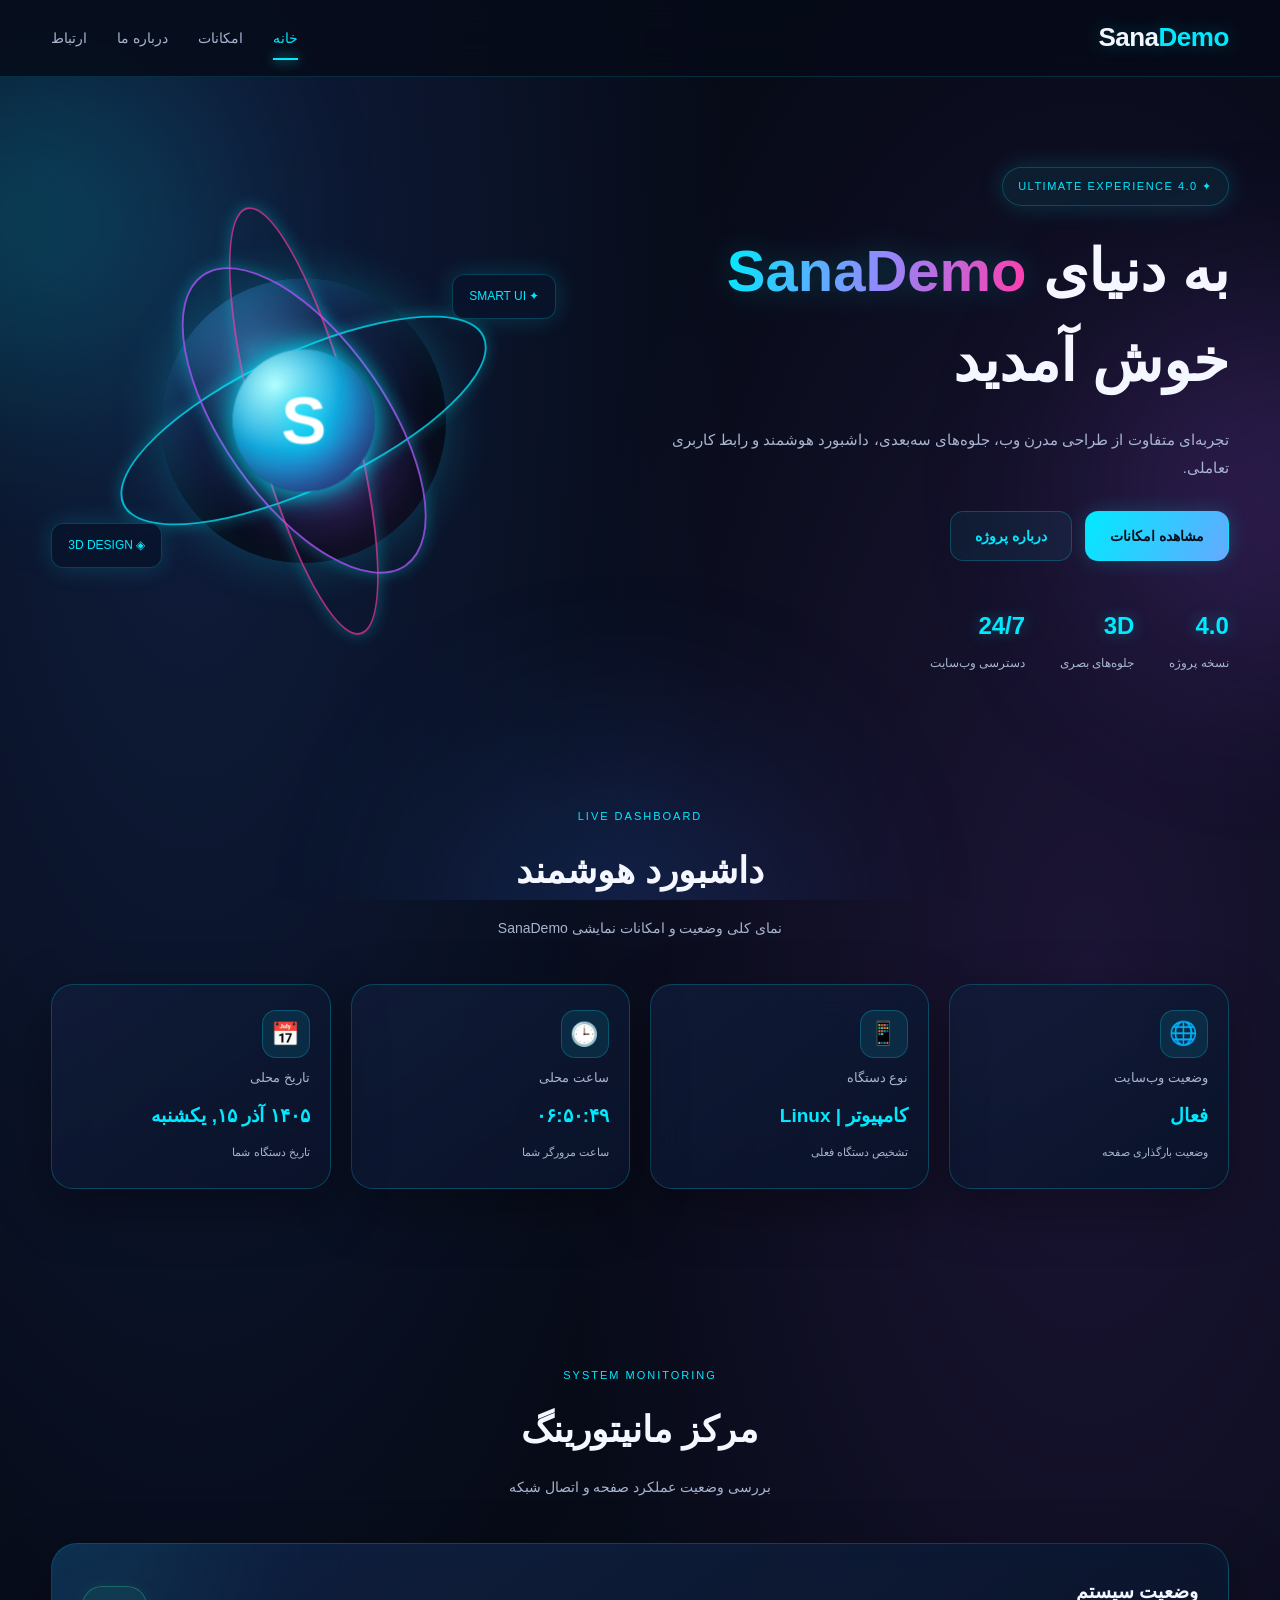
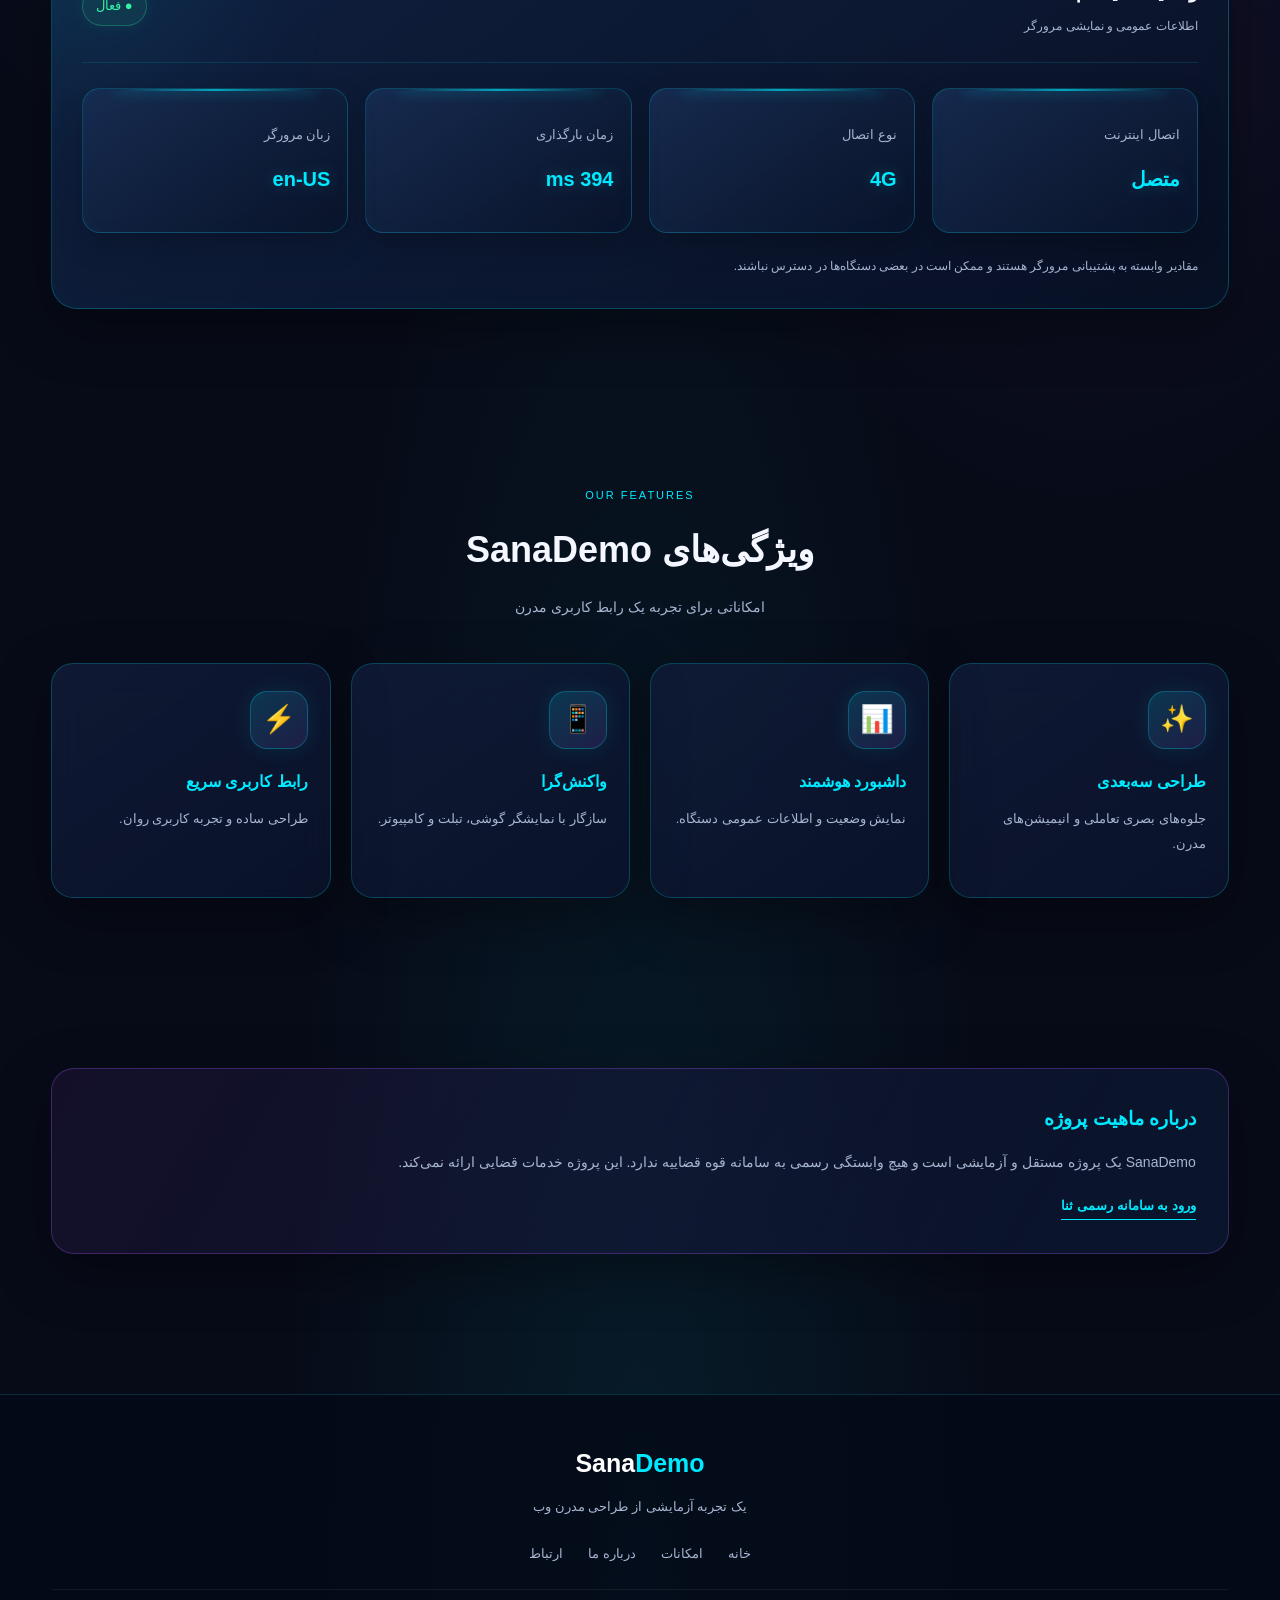
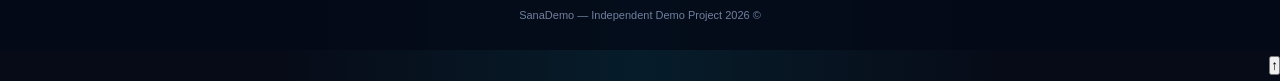
==== commit 15bab967: "Add mobile menu button and update navigation links" ====
--- a/index.html
+++ b/index.html
@@ -33,7 +33,20 @@
                 Sana<span>Demo</span>
             </a>
 
-            <nav class="nav-links">
+            <!-- MOBILE MENU BUTTON -->
+            <button
+                class="menu-toggle"
+                type="button"
+                aria-label="باز کردن منو"
+                aria-expanded="false"
+                aria-controls="main-navigation"
+            >
+                <span></span>
+                <span></span>
+                <span></span>
+            </button>
+
+            <nav class="nav-links" id="main-navigation">
                 <a href="index.html" class="active">خانه</a>
                 <a href="features.html">امکانات</a>
                 <a href="about.html">درباره ما</a>
@@ -288,6 +301,7 @@
                         </div>
 
                     </div>
+
 
                     <p class="monitor-note">
                         مقادیر وابسته به پشتیبانی مرورگر هستند
--- a/style.css
+++ b/style.css
@@ -1,26 +1,31 @@
 
-/* ==========================================
-   SanaDemo ULTIMATE 3D
-   Neon + Glassmorphism + Interactive Motion
-========================================== */
-
-/* ========== ROOT ========== */
+/* ==================================================
+   SanaDemo Ultimate 4.0
+   NEON + GLASS + INTERACTIVE 3D
+   Matched with the actual index.html
+================================================== */
+
+/* ---------- ROOT ---------- */
 
 :root {
-    --bg: #080b18;
-    --bg-light: #10162b;
+    --bg: #070b18;
+    --bg2: #0c1530;
+    --card: rgba(17, 29, 59, 0.78);
+    --card2: rgba(10, 19, 42, 0.92);
+    --cyan: #00eaff;
+    --blue: #397bff;
     --purple: #a855f7;
-    --cyan: #22d3ee;
-    --pink: #f472b6;
-    --white: #ffffff;
-    --text: #e8eaf6;
-    --muted: #aab1c8;
-    --glass: rgba(255,255,255,0.07);
-    --glass-border: rgba(255,255,255,0.13);
-    --shadow: 0 15px 45px rgba(0,0,0,0.25);
-}
-
-/* ========== RESET ========== */
+    --pink: #ff3cac;
+    --green: #35f5a4;
+    --white: #f4f7ff;
+    --muted: #a7b5d1;
+    --border: rgba(0, 234, 255, 0.22);
+    --glow: 0 0 25px rgba(0, 234, 255, 0.18);
+    --shadow: 0 18px 55px rgba(0, 0, 0, 0.35);
+    --radius: 22px;
+}
+
+/* ---------- RESET ---------- */
 
 * {
     margin: 0;
@@ -30,556 +35,1064 @@
 
 html {
     scroll-behavior: smooth;
+    scroll-padding-top: 90px;
 }
 
 body {
     min-height: 100vh;
     overflow-x: hidden;
-    position: relative;
-    isolation: isolate;
+    direction: rtl;
     font-family: Tahoma, Arial, sans-serif;
-    color: var(--text);
+    line-height: 1.9;
+    color: var(--white);
     background:
-        radial-gradient(circle at 15% 20%, rgba(168,85,247,0.13), transparent 35%),
-        radial-gradient(circle at 85% 70%, rgba(34,211,238,0.10), transparent 35%),
+        radial-gradient(ellipse at 15% 10%, rgba(57, 123, 255, .16), transparent 35%),
+        radial-gradient(ellipse at 85% 30%, rgba(168, 85, 247, .13), transparent 35%),
+        radial-gradient(ellipse at 50% 100%, rgba(0, 234, 255, .08), transparent 40%),
         var(--bg);
-    line-height: 1.9;
-}
-
-/* ========== ANIMATED BACKGROUND ========== */
-
-body::before,
-body::after {
-    content: "";
-    position: fixed;
-    width: 380px;
-    height: 380px;
-    border-radius: 50%;
-    filter: blur(110px);
-    opacity: 0.23;
-    pointer-events: none;
-    z-index: -1;
-}
-
-body::before {
-    background: var(--purple);
-    top: 5%;
-    right: -170px;
-    animation: neonDriftOne 14s ease-in-out infinite alternate;
-}
-
-body::after {
-    background: var(--cyan);
-    bottom: 5%;
-    left: -170px;
-    animation: neonDriftTwo 17s ease-in-out infinite alternate;
-}
-
-@keyframes neonDriftOne {
-    from {
-        transform: translate(0,0) scale(1);
-    }
-    to {
-        transform: translate(-90px,80px) scale(1.3);
-    }
-}
-
-@keyframes neonDriftTwo {
-    from {
-        transform: translate(0,0) scale(1);
-    }
-    to {
-        transform: translate(90px,-80px) scale(1.25);
-    }
-}
-
-/* ========== GENERAL ========== */
+}
 
 a {
     color: inherit;
     text-decoration: none;
 }
 
+button,
+input,
+textarea {
+    font-family: inherit;
+}
+
 button {
-    font-family: inherit;
-}
+    cursor: pointer;
+}
+
+::selection {
+    background: var(--cyan);
+    color: var(--bg);
+}
+
+/* ---------- BACKGROUND EFFECTS ---------- */
+
+.background-effects {
+    position: fixed;
+    inset: 0;
+    overflow: hidden;
+    pointer-events: none;
+    z-index: -1;
+}
+
+.bg-orb {
+    position: absolute;
+    width: 350px;
+    height: 350px;
+    border-radius: 50%;
+    filter: blur(100px);
+    opacity: .2;
+    animation: backgroundMove 15s ease-in-out infinite alternate;
+}
+
+.orb-one {
+    top: 5%;
+    left: -150px;
+    background: var(--cyan);
+}
+
+.orb-two {
+    top: 35%;
+    right: -170px;
+    background: var(--purple);
+    animation-delay: -5s;
+}
+
+.orb-three {
+    bottom: -200px;
+    left: 35%;
+    background: var(--blue);
+    animation-delay: -9s;
+}
+
+@keyframes backgroundMove {
+    0% {
+        transform: translate3d(0, 0, 0) scale(.85);
+    }
+    50% {
+        transform: translate3d(70px, -45px, 0) scale(1.15);
+    }
+    100% {
+        transform: translate3d(-35px, 65px, 0) scale(1);
+    }
+}
+
+/* ---------- CONTAINER ---------- */
 
 .container {
-    width: min(1150px, 90%);
+    width: min(1180px, 92%);
     margin-inline: auto;
 }
 
 .section {
-    padding-top: 65px;
-    padding-bottom: 65px;
-}
-
-.section-title {
-    text-align: center;
-    font-size: clamp(24px,4vw,34px);
-    margin-bottom: 40px;
-    color: var(--white);
-}
-
-.section-title::after {
-    content: "";
-    display: block;
-    width: 75px;
-    height: 3px;
-    margin: 12px auto 0;
-    border-radius: 10px;
-    background: linear-gradient(90deg,var(--purple),var(--cyan));
-}
-
-/* ========== NAVBAR ========== */
+    position: relative;
+    padding: 85px 0;
+}
+
+/* ---------- NAVIGATION ---------- */
 
 .navbar {
     position: sticky;
     top: 0;
     z-index: 1000;
-    background: rgba(8,11,24,0.82);
+    background: rgba(7, 11, 24, .84);
+    border-bottom: 1px solid rgba(0, 234, 255, .15);
     backdrop-filter: blur(20px);
     -webkit-backdrop-filter: blur(20px);
-    border-bottom: 1px solid rgba(255,255,255,0.08);
 }
 
 .nav-content {
-    min-height: 78px;
+    min-height: 76px;
     display: flex;
+    align-items: center;
     justify-content: space-between;
-    align-items: center;
-    gap: 25px;
-    position: relative;
+    gap: 20px;
 }
 
 .brand {
+    font-size: 26px;
+    font-weight: 900;
+    letter-spacing: -.5px;
     color: var(--white);
-    font-size: 25px;
-    font-weight: 900;
-    white-space: nowrap;
-}
-
-.brand span {
-    color: var(--cyan);
-    text-shadow: 0 0 15px rgba(34,211,238,0.6);
+    text-shadow: 0 0 18px rgba(0, 234, 255, .25);
+}
+
+.brand span,
+.footer h3 span {
+    color: var(--cyan);
 }
 
 .nav-links {
     display: flex;
     align-items: center;
-    gap: 28px;
+    gap: 30px;
 }
 
 .nav-links a {
+    position: relative;
     color: var(--muted);
     font-size: 14px;
-    transition: 0.3s ease;
+    transition: .3s ease;
+}
+
+.nav-links a::after {
+    content: "";
+    position: absolute;
+    right: 0;
+    bottom: -9px;
+    width: 0;
+    height: 2px;
+    background: var(--cyan);
+    box-shadow: 0 0 12px var(--cyan);
+    transition: width .3s ease;
 }
 
 .nav-links a:hover,
 .nav-links a.active {
     color: var(--cyan);
-    text-shadow: 0 0 15px var(--cyan);
-}
-
-/* ========== HERO ========== */
+}
+
+.nav-links a:hover::after,
+.nav-links a.active::after {
+    width: 100%;
+}
+
+/* ---------- BUTTONS ---------- */
+
+.btn {
+    min-height: 48px;
+    display: inline-flex;
+    align-items: center;
+    justify-content: center;
+    padding: 11px 24px;
+    border: 1px solid var(--border);
+    border-radius: 13px;
+    font-size: 14px;
+    font-weight: bold;
+    transition: .3s ease;
+}
+
+.btn-primary {
+    color: #06101c;
+    background: linear-gradient(120deg, var(--cyan), #65a9ff);
+    border-color: transparent;
+    box-shadow: 0 0 20px rgba(0, 234, 255, .2);
+}
+
+.btn-primary:hover {
+    transform: translateY(-5px);
+    box-shadow: 0 0 35px rgba(0, 234, 255, .5);
+}
+
+.btn-secondary {
+    color: var(--cyan);
+    background: rgba(0, 234, 255, .06);
+}
+
+.btn-secondary:hover {
+    background: rgba(0, 234, 255, .16);
+    transform: translateY(-5px);
+    box-shadow: var(--glow);
+}
+
+/* ---------- HERO ---------- */
 
 .hero {
-    min-height: 510px;
+    min-height: 650px;
     display: flex;
-    justify-content: space-between;
     align-items: center;
-    gap: 40px;
-    padding-top: 65px;
-    padding-bottom: 65px;
+    padding: 90px 0;
+}
+
+.hero-grid {
+    display: grid;
+    grid-template-columns: 1.1fr .9fr;
+    align-items: center;
+    gap: 55px;
 }
 
 .hero-content {
-    flex: 1;
-}
-
-.hero-tag {
+    position: relative;
+    z-index: 2;
+    animation: heroEnter .9s ease both;
+}
+
+@keyframes heroEnter {
+    from {
+        opacity: 0;
+        transform: translateY(35px);
+    }
+    to {
+        opacity: 1;
+        transform: translateY(0);
+    }
+}
+
+.hero-badge {
     display: inline-block;
-    padding: 8px 16px;
+    padding: 8px 15px;
     margin-bottom: 20px;
-    border: 1px solid rgba(34,211,238,0.3);
+    border: 1px solid var(--border);
     border-radius: 30px;
-    background: rgba(34,211,238,0.08);
-    color: #67e8f9;
-    font-size: 13px;
-}
-
-.hero h1 {
-    font-size: clamp(32px,5vw,55px);
-    line-height: 1.5;
+    background: rgba(0, 234, 255, .07);
+    color: var(--cyan);
+    font-size: 11px;
+    letter-spacing: 1.5px;
+    box-shadow: var(--glow);
+}
+
+.hero-content h1 {
+    font-size: clamp(34px, 5vw, 58px);
+    line-height: 1.55;
     margin-bottom: 20px;
-    color: var(--white);
-}
-
-.hero h1 span {
-    background: linear-gradient(90deg,var(--purple),var(--cyan),var(--pink));
-    background-size: 200% auto;
+}
+
+.gradient-text {
+    color: var(--cyan);
+    background: linear-gradient(100deg, var(--cyan), #8e8bff, var(--pink));
+    background-clip: text;
     -webkit-background-clip: text;
-    background-clip: text;
-    color: transparent;
-    animation: neonText 5s linear infinite;
-}
-
-@keyframes neonText {
-    to {
-        background-position: 200% center;
-    }
-}
-
-.hero p {
-    max-width: 600px;
-    color: var(--muted);
-    font-size: 16px;
-}
-
-/* ========== BUTTONS ========== */
-
-.hero-actions {
+    -webkit-text-fill-color: transparent;
+    filter: drop-shadow(0 0 15px rgba(0, 234, 255, .2));
+}
+
+.hero-content > p {
+    max-width: 590px;
+    color: var(--muted);
+    font-size: 15px;
+    margin-bottom: 28px;
+}
+
+.hero-buttons {
     display: flex;
     flex-wrap: wrap;
-    gap: 14px;
-    margin-top: 28px;
-}
-
-.btn {
-    display: inline-flex;
-    justify-content: center;
-    align-items: center;
-    gap: 8px;
-    padding: 12px 24px;
-    border: 1px solid transparent;
-    border-radius: 13px;
-    background: linear-gradient(120deg,var(--purple),#7c3aed,var(--cyan));
-    background-size: 200% auto;
+    gap: 13px;
+}
+
+.hero-stats {
+    display: flex;
+    flex-wrap: wrap;
+    gap: 35px;
+    margin-top: 42px;
+}
+
+.hero-stats div {
+    display: flex;
+    flex-direction: column;
+    gap: 3px;
+}
+
+.hero-stats strong {
+    font-size: 24px;
+    color: var(--cyan);
+    text-shadow: 0 0 15px rgba(0, 234, 255, .35);
+}
+
+.hero-stats span {
+    font-size: 12px;
+    color: var(--muted);
+}
+
+/* ---------- 3D HERO VISUAL ---------- */
+
+.hero-visual {
+    min-height: 420px;
+    position: relative;
+    display: grid;
+    place-items: center;
+    perspective: 1200px;
+    transform-style: preserve-3d;
+}
+
+.float-3d {
+    animation: floatingHero 6s ease-in-out infinite;
+}
+
+@keyframes floatingHero {
+    0%, 100% {
+        transform: translateY(0) rotateY(-5deg);
+    }
+    50% {
+        transform: translateY(-17px) rotateY(5deg);
+    }
+}
+
+.hero-orb {
+    position: relative;
+    width: min(285px, 65vw);
+    aspect-ratio: 1;
+    border-radius: 50%;
+    display: grid;
+    place-items: center;
+    background:
+        radial-gradient(circle at 32% 25%, rgba(85, 190, 255, .4), transparent 30%),
+        radial-gradient(circle at 65% 75%, rgba(168, 85, 247, .25), transparent 40%),
+        linear-gradient(145deg, #1b3b71, #0b1229 65%);
+    box-shadow:
+        0 0 50px rgba(0, 234, 255, .22),
+        inset -20px -25px 50px rgba(0, 0, 0, .55),
+        inset 10px 10px 30px rgba(0, 234, 255, .15);
+    transform-style: preserve-3d;
+}
+
+.orb-ring {
+    position: absolute;
+    width: 140%;
+    height: 48%;
+    border: 2px solid rgba(0, 234, 255, .75);
+    border-radius: 50%;
+    box-shadow: 0 0 16px rgba(0, 234, 255, .3);
+    transform-style: preserve-3d;
+}
+
+.ring-one {
+    transform: rotate(-25deg);
+    animation: ringOne 9s linear infinite;
+}
+
+.ring-two {
+    width: 125%;
+    height: 58%;
+    border-color: rgba(168, 85, 247, .8);
+    transform: rotate(55deg);
+    animation: ringTwo 11s linear infinite;
+}
+
+.ring-three {
+    width: 155%;
+    height: 35%;
+    border-color: rgba(255, 60, 172, .65);
+    transform: rotate(75deg);
+    animation: ringOne 14s linear infinite reverse;
+}
+
+@keyframes ringOne {
+    from { rotate: 0deg; }
+    to { rotate: 360deg; }
+}
+
+@keyframes ringTwo {
+    from { rotate: 360deg; }
+    to { rotate: 0deg; }
+}
+
+.orb-core {
+    width: 48%;
+    aspect-ratio: 1;
+    display: grid;
+    place-items: center;
+    border-radius: 50%;
+    background: radial-gradient(circle at 30% 25%, #b4ffff, #13a9df 45%, #4930a1);
+    box-shadow:
+        0 0 30px var(--cyan),
+        inset -10px -10px 25px rgba(0, 0, 0, .3);
+    animation: corePulse 3s ease-in-out infinite;
+    transform: translateZ(45px);
+}
+
+.orb-core span {
     color: white;
+    font-size: 65px;
+    font-weight: 900;
+    text-shadow: 0 0 20px var(--cyan);
+}
+
+@keyframes corePulse {
+    0%, 100% {
+        transform: translateZ(45px) scale(1);
+    }
+    50% {
+        transform: translateZ(45px) scale(1.1);
+        box-shadow: 0 0 65px rgba(0, 234, 255, .8);
+    }
+}
+
+.floating-label {
+    position: absolute;
+    z-index: 3;
+    padding: 10px 16px;
+    border: 1px solid var(--border);
+    border-radius: 12px;
+    background: rgba(9, 20, 44, .88);
+    color: var(--cyan);
+    font-size: 12px;
+    box-shadow: var(--glow);
+    backdrop-filter: blur(12px);
+    animation: labelFloat 4s ease-in-out infinite;
+}
+
+.label-one {
+    top: 15%;
+    right: 0;
+}
+
+.label-two {
+    bottom: 15%;
+    left: 0;
+    animation-delay: -2s;
+}
+
+@keyframes labelFloat {
+    0%, 100% {
+        transform: translateY(0) translateZ(20px);
+    }
+    50% {
+        transform: translateY(-13px) translateZ(35px);
+    }
+}
+
+/* ---------- SECTION TITLES ---------- */
+
+.section-title {
+    text-align: center;
+    margin-bottom: 42px;
+}
+
+.section-eyebrow {
+    display: inline-block;
+    margin-bottom: 10px;
+    color: var(--cyan);
+    font-size: 11px;
+    letter-spacing: 2px;
+}
+
+.section-title h2 {
+    font-size: clamp(25px, 4vw, 36px);
+    margin-bottom: 10px;
+}
+
+.section-title p {
+    color: var(--muted);
     font-size: 14px;
-    font-weight: bold;
-    cursor: pointer;
-    transition: 0.35s ease;
-    box-shadow: 0 5px 22px rgba(168,85,247,0.2);
+}
+
+/* ---------- GENERAL CARD ---------- */
+
+.card {
     position: relative;
     overflow: hidden;
-    isolation: isolate;
-}
-
-.btn::before {
-    content: "";
-    position: absolute;
-    top: -100%;
-    left: -100%;
-    width: 60%;
-    height: 300%;
-    background: rgba(255,255,255,0.18);
-    transform: rotate(35deg);
-    transition: left 0.6s ease;
-    z-index: -1;
-}
-
-.btn:hover::before {
-    left: 150%;
-}
-
-.btn:hover {
-    background-position: right center;
-    transform: translateY(-4px);
-    box-shadow: 0 10px 30px rgba(34,211,238,0.25);
-}
-
-.btn-outline {
-    background: transparent;
-    border-color: var(--cyan);
-    color: var(--cyan);
-    box-shadow: none;
-}
-
-.btn-outline:hover {
-    background: rgba(34,211,238,0.1);
-}
-
-/* ========== HERO 3D OBJECT ========== */
-
-.hero-visual {
-    flex: 0 0 300px;
-    min-height: 300px;
-    display: flex;
-    align-items: center;
-    justify-content: center;
-    perspective: 1000px;
-    transform-style: preserve-3d;
-    transform:
-        perspective(1000px)
-        rotateX(var(--hero-rotate-x,0deg))
-        rotateY(var(--hero-rotate-y,0deg));
-    transition: transform 0.2s ease-out;
-}
-
-.hero-orb {
-    position: relative;
-    width: 200px;
-    height: 200px;
-    display: flex;
-    align-items: center;
-    justify-content: center;
-    border-radius: 50%;
-    background: linear-gradient(135deg,var(--purple),var(--cyan));
-    transform-style: preserve-3d;
-    box-shadow:
-        0 0 35px rgba(168,85,247,0.6),
-        0 0 85px rgba(34,211,238,0.3),
-        inset 0 0 35px rgba(255,255,255,0.3);
-    animation: orbFloat 5s ease-in-out infinite;
-}
-
-.hero-orb span {
-    color: white;
-    font-size: 95px;
-    text-shadow: 0 0 25px white;
-    transform: translateZ(35px);
-}
-
-.hero-orb::before,
-.hero-orb::after {
-    content: "";
-    position: absolute;
-    inset: -18px;
-    border: 2px solid rgba(34,211,238,0.5);
-    border-radius: 50%;
-    transform: rotateX(65deg);
-    box-shadow: 0 0 15px rgba(34,211,238,0.3);
-    pointer-events: none;
-}
-
-.hero-orb::after {
-    inset: -35px;
-    border-color: rgba(168,85,247,0.45);
-    transform: rotateY(65deg);
-}
-
-@keyframes orbFloat {
-    0%,100% {
-        transform: translateY(0) rotateY(0deg);
-    }
-    50% {
-        transform: translateY(-22px) rotateY(180deg);
-    }
-}
-
-/* ========== FLOATING ELEMENTS ========== */
-
-.float-3d {
-    animation: floatUltimate 5s ease-in-out infinite;
-    animation-delay: var(--float-delay,0s);
-}
-
-@keyframes floatUltimate {
-    0%,100% {
-        translate: 0 0;
-    }
-    50% {
-        translate: 0 -18px;
-    }
-}
-
-/* ========== CARDS ========== */
-
-.grid,
-.cards {
-    display: grid;
-    grid-template-columns: repeat(3,minmax(0,1fr));
-    gap: 25px;
-}
-
-.card {
-    --rotate-x: 0deg;
-    --rotate-y: 0deg;
-    --mouse-x: 50%;
-    --mouse-y: 50%;
-
-    position: relative;
-    isolation: isolate;
-    padding: 30px 25px;
-    overflow: hidden;
-    border: 1px solid var(--glass-border);
-    border-radius: 22px;
-    background: var(--glass);
+    border: 1px solid var(--border);
+    border-radius: var(--radius);
+    background: linear-gradient(145deg, var(--card), var(--card2));
+    box-shadow: var(--shadow);
     backdrop-filter: blur(18px);
     -webkit-backdrop-filter: blur(18px);
-    box-shadow: var(--shadow);
-    transform:
-        perspective(1000px)
-        rotateX(var(--rotate-x))
-        rotateY(var(--rotate-y))
-        translateZ(0);
     transform-style: preserve-3d;
-    transition:
-        transform 0.18s ease-out,
-        border-color 0.3s ease,
-        box-shadow 0.3s ease;
 }
 
 .card::before {
     content: "";
     position: absolute;
+    inset: 0;
+    z-index: 0;
+    pointer-events: none;
+    background: linear-gradient(
+        115deg,
+        transparent 20%,
+        rgba(0, 234, 255, .1) 48%,
+        transparent 75%
+    );
+    transform: translateX(-120%);
+    transition: transform .8s ease;
+}
+
+.card:hover::before {
+    transform: translateX(120%);
+}
+
+/* ---------- DASHBOARD ---------- */
+
+.dashboard-section {
+    padding-top: 35px;
+}
+
+.dashboard-grid {
+    display: grid;
+    grid-template-columns: repeat(4, minmax(0, 1fr));
+    gap: 20px;
+    perspective: 1200px;
+}
+
+.dashboard-card {
+    min-height: 190px;
+    padding: 25px 20px;
+    display: flex;
+    flex-direction: column;
+    align-items: flex-start;
+    gap: 8px;
+    animation: dashboardFloat 5s ease-in-out infinite;
+    transition: transform .4s ease, border-color .4s ease, box-shadow .4s ease;
+}
+
+.dashboard-card:nth-child(2) {
+    animation-delay: -1.2s;
+}
+
+.dashboard-card:nth-child(3) {
+    animation-delay: -2.4s;
+}
+
+.dashboard-card:nth-child(4) {
+    animation-delay: -3.6s;
+}
+
+@keyframes dashboardFloat {
+    0%, 100% {
+        transform: translateY(0);
+    }
+    50% {
+        transform: translateY(-7px);
+    }
+}
+
+.dashboard-card:hover {
+    transform: translateY(-12px) rotateX(7deg) rotateY(-4deg);
+    border-color: var(--cyan);
+    box-shadow: 0 20px 45px rgba(0, 234, 255, .2);
+}
+
+.dashboard-icon {
+    width: 48px;
+    height: 48px;
+    display: grid;
+    place-items: center;
+    border: 1px solid var(--border);
+    border-radius: 14px;
+    background: rgba(0, 234, 255, .1);
+    font-size: 23px;
+    transform: translateZ(25px);
+}
+
+.dashboard-card > span {
+    color: var(--muted);
+    font-size: 13px;
+}
+
+.dashboard-card strong {
+    color: var(--cyan);
+    font-size: 19px;
+    overflow-wrap: anywhere;
+    transform: translateZ(20px);
+}
+
+.dashboard-card small {
+    color: var(--muted);
+    font-size: 11px;
+}
+
+/* ---------- MONITOR PANEL ---------- */
+
+.monitor-panel {
+    padding: 30px;
+    border-radius: 26px;
+    position: relative;
+    overflow: hidden;
+    background:
+        linear-gradient(145deg, rgba(18, 35, 70, .88), rgba(8, 16, 36, .94));
+    box-shadow: var(--shadow), inset 0 0 35px rgba(0, 234, 255, .025);
+}
+
+.monitor-panel::after {
+    content: "";
+    position: absolute;
+    top: -130px;
+    left: -100px;
+    width: 260px;
+    height: 260px;
+    border-radius: 50%;
+    background: rgba(0, 234, 255, .09);
+    filter: blur(75px);
+    pointer-events: none;
+}
+
+.monitor-header {
+    position: relative;
+    z-index: 1;
+    display: flex;
+    align-items: center;
+    justify-content: space-between;
+    gap: 20px;
+    padding-bottom: 24px;
+    margin-bottom: 25px;
+    border-bottom: 1px solid rgba(0, 234, 255, .13);
+}
+
+.monitor-header h3 {
+    font-size: 19px;
+    margin-bottom: 5px;
+}
+
+.monitor-header p {
+    color: var(--muted);
+    font-size: 12px;
+}
+
+.status-indicator {
+    flex-shrink: 0;
+    color: var(--green);
+    font-size: 13px;
+    padding: 7px 13px;
+    border: 1px solid rgba(53, 245, 164, .25);
+    border-radius: 30px;
+    background: rgba(53, 245, 164, .07);
+    box-shadow: 0 0 15px rgba(53, 245, 164, .08);
+}
+
+/* ---------- ACTUAL MONITOR ITEMS ---------- */
+
+.monitor-grid {
+    position: relative;
+    z-index: 1;
+    display: grid;
+    grid-template-columns: repeat(4, minmax(0, 1fr));
+    gap: 17px;
+    perspective: 1200px;
+    transform-style: preserve-3d;
+}
+
+.monitor-item {
+    min-height: 145px;
+    padding: 22px 17px;
+    display: flex;
+    flex-direction: column;
+    justify-content: center;
+    gap: 13px;
+    position: relative;
+    overflow: hidden;
+    border: 1px solid rgba(0, 234, 255, .2);
+    border-radius: 18px;
+    background: linear-gradient(145deg, rgba(25, 47, 86, .8), rgba(9, 19, 41, .92));
+    box-shadow:
+        0 12px 28px rgba(0, 0, 0, .22),
+        inset 0 0 20px rgba(0, 234, 255, .025);
+    transform-style: preserve-3d;
+    transition: transform .4s ease, border-color .4s ease, box-shadow .4s ease;
+    animation: monitorItemFloat 5s ease-in-out infinite;
+}
+
+.monitor-item:nth-child(2) {
+    animation-delay: -1.25s;
+}
+
+.monitor-item:nth-child(3) {
+    animation-delay: -2.5s;
+}
+
+.monitor-item:nth-child(4) {
+    animation-delay: -3.75s;
+}
+
+@keyframes monitorItemFloat {
+    0%, 100% {
+        transform: translateY(0) rotateX(0);
+    }
+    50% {
+        transform: translateY(-7px) rotateX(2deg);
+    }
+}
+
+.monitor-item::before {
+    content: "";
+    position: absolute;
     top: 0;
-    right: 0;
-    width: 100%;
-    height: 3px;
-    background: linear-gradient(90deg,transparent,var(--purple),var(--cyan),transparent);
-    opacity: 0.9;
-}
-
-.card::after {
+    right: 12%;
+    width: 76%;
+    height: 2px;
+    background: linear-gradient(90deg, transparent, var(--cyan), transparent);
+    opacity: .65;
+    box-shadow: 0 0 13px var(--cyan);
+}
+
+.monitor-item::after {
     content: "";
     position: absolute;
     inset: 0;
-    z-index: -1;
     pointer-events: none;
-    background: radial-gradient(
-        circle at var(--mouse-x) var(--mouse-y),
-        rgba(34,211,238,0.25),
-        rgba(168,85,247,0.12) 30%,
-        transparent 65%
-    );
-    opacity: 0;
-    transition: opacity 0.3s ease;
-}
-
-.card.card-active::after {
-    opacity: 1;
-}
-
-.card.card-active {
-    border-color: rgba(34,211,238,0.7);
+    background: linear-gradient(120deg, transparent, rgba(0, 234, 255, .12), transparent);
+    transform: translateX(-120%);
+    transition: transform .7s ease;
+}
+
+.monitor-item:hover::after {
+    transform: translateX(120%);
+}
+
+.monitor-item:hover {
+    transform: translateY(-12px) rotateX(8deg) rotateY(-5deg) translateZ(15px);
+    border-color: var(--cyan);
     box-shadow:
-        0 20px 45px rgba(0,0,0,0.35),
-        0 0 25px rgba(34,211,238,0.18),
-        0 0 45px rgba(168,85,247,0.12);
-}
-
-.card-icon,
-.card h3,
-.card p {
-    position: relative;
+        0 20px 40px rgba(0, 234, 255, .17),
+        0 0 22px rgba(0, 234, 255, .1);
+}
+
+.monitor-item span {
+    position: relative;
+    z-index: 1;
+    color: var(--muted);
+    font-size: 13px;
+    transform: translateZ(18px);
+}
+
+.monitor-item strong {
+    position: relative;
+    z-index: 1;
+    color: var(--cyan);
+    font-size: 20px;
+    overflow-wrap: anywhere;
+    text-shadow: 0 0 15px rgba(0, 234, 255, .25);
+    transform: translateZ(30px);
+}
+
+.monitor-note {
+    position: relative;
+    z-index: 1;
+    margin-top: 22px;
+    color: var(--muted);
+    font-size: 12px;
+}
+
+/* ---------- FEATURES ---------- */
+
+.features-grid {
+    display: grid;
+    grid-template-columns: repeat(4, minmax(0, 1fr));
+    gap: 20px;
+    perspective: 1400px;
+    transform-style: preserve-3d;
+}
+
+/* Feature cards in your HTML are article.card */
+
+.features-grid > .card {
+    min-height: 235px;
+    padding: 27px 22px;
+    transition: transform .4s ease, border-color .4s ease, box-shadow .4s ease;
+    animation: featureFloat 6s ease-in-out infinite;
+}
+
+.features-grid > .card:nth-child(2) {
+    animation-delay: -1.5s;
+}
+
+.features-grid > .card:nth-child(3) {
+    animation-delay: -3s;
+}
+
+.features-grid > .card:nth-child(4) {
+    animation-delay: -4.5s;
+}
+
+@keyframes featureFloat {
+    0%, 100% {
+        transform: translateY(0) rotateX(0);
+    }
+    50% {
+        transform: translateY(-8px) rotateX(2deg);
+    }
+}
+
+.features-grid > .card:hover {
+    transform: translateY(-14px) rotateX(7deg) rotateY(5deg) translateZ(15px);
+    border-color: var(--purple);
+    box-shadow:
+        0 22px 45px rgba(168, 85, 247, .18),
+        0 0 22px rgba(0, 234, 255, .1);
+}
+
+.feature-icon {
+    width: 58px;
+    height: 58px;
+    display: grid;
+    place-items: center;
+    margin-bottom: 18px;
+    border: 1px solid rgba(0, 234, 255, .25);
+    border-radius: 17px;
+    background: linear-gradient(145deg, rgba(0, 234, 255, .16), rgba(168, 85, 247, .13));
+    color: var(--cyan);
+    font-size: 27px;
+    box-shadow: 0 0 22px rgba(0, 234, 255, .1);
+    transform: translateZ(35px);
+    transition: .4s ease;
+}
+
+.features-grid > .card:hover .feature-icon {
+    transform: translateZ(45px) rotateY(15deg) scale(1.1);
+    box-shadow: 0 0 30px rgba(0, 234, 255, .3);
+}
+
+.features-grid > .card h3 {
+    position: relative;
+    z-index: 1;
+    margin-bottom: 10px;
+    color: var(--cyan);
+    font-size: 16px;
     transform: translateZ(25px);
 }
 
-.card-icon {
-    width: 60px;
-    height: 60px;
-    display: flex;
-    align-items: center;
-    justify-content: center;
-    margin-bottom: 20px;
-    border-radius: 17px;
-    background: linear-gradient(135deg,rgba(168,85,247,0.2),rgba(34,211,238,0.15));
-    border: 1px solid rgba(255,255,255,0.12);
-    font-size: 28px;
-    box-shadow:
-        0 8px 25px rgba(168,85,247,0.2),
-        inset 0 0 15px rgba(255,255,255,0.08);
-}
-
-.card h3 {
-    color: var(--white);
+.features-grid > .card p {
+    position: relative;
+    z-index: 1;
+    color: var(--muted);
+    font-size: 13px;
+    transform: translateZ(15px);
+}
+
+/* ---------- PROJECT NOTICE ---------- */
+
+.info-box {
+    position: relative;
+    padding: 32px;
+    overflow: hidden;
+    border: 1px solid rgba(168, 85, 247, .3);
+    border-radius: 23px;
+    background: linear-gradient(120deg, rgba(72, 36, 111, .2), rgba(10, 23, 48, .85));
+    box-shadow: var(--shadow);
+    transition: .35s ease;
+}
+
+.info-box:hover {
+    transform: translateY(-6px);
+    border-color: var(--purple);
+    box-shadow: 0 18px 40px rgba(168, 85, 247, .15);
+}
+
+.info-box h3 {
+    color: var(--cyan);
     font-size: 19px;
     margin-bottom: 12px;
 }
 
-.card p {
+.info-box p {
     color: var(--muted);
     font-size: 14px;
-}
-
-/* ========== INFO BOX ========== */
-
-.info-box {
-    padding: 35px;
-    border: 1px solid rgba(168,85,247,0.25);
-    border-radius: 22px;
-    background: linear-gradient(
-        135deg,
-        rgba(168,85,247,0.10),
-        rgba(34,211,238,0.06)
-    );
+    margin-bottom: 15px;
+}
+
+.info-box a {
+    display: inline-block;
+    color: var(--cyan);
+    font-weight: bold;
+    font-size: 13px;
+    border-bottom: 1px solid var(--cyan);
+    transition: .3s ease;
+}
+
+.info-box a:hover {
+    color: white;
+    text-shadow: 0 0 12px var(--cyan);
+}
+
+/* ---------- FOOTER ---------- */
+
+.footer {
+    margin-top: 55px;
+    padding: 45px 0 25px;
+    text-align: center;
+    background: rgba(5, 10, 24, .78);
+    border-top: 1px solid rgba(0, 234, 255, .16);
+}
+
+.footer h3 {
+    color: white;
+    font-size: 25px;
+    margin-bottom: 8px;
+}
+
+.footer p {
+    color: var(--muted);
+    font-size: 13px;
+}
+
+.footer-links {
+    display: flex;
+    justify-content: center;
+    flex-wrap: wrap;
+    gap: 25px;
+    margin: 22px 0;
+}
+
+.footer-links a {
+    color: var(--muted);
+    font-size: 13px;
+    transition: .3s ease;
+}
+
+.footer-links a:hover {
+    color: var(--cyan);
+}
+
+.footer small {
+    display: block;
+    color: #71809e;
+    font-size: 11px;
+    padding-top: 15px;
+    border-top: 1px solid rgba(255, 255, 255, .06);
+}
+
+/* ---------- OTHER PAGES ---------- */
+
+.page-header {
+    padding: 90px 20px 55px;
+    text-align: center;
+    background: radial-gradient(ellipse at center, rgba(57, 123, 255, .15), transparent 65%);
+}
+
+.page-header h1 {
+    color: var(--cyan);
+    font-size: clamp(30px, 5vw, 45px);
+}
+
+.page-header p {
+    color: var(--muted);
+    margin-top: 12px;
+}
+
+.content-card,
+.about-card,
+.contact-card {
+    padding: 30px;
+    border: 1px solid var(--border);
+    border-radius: var(--radius);
+    background: var(--card);
+    box-shadow: var(--shadow);
     backdrop-filter: blur(15px);
-    box-shadow: var(--shadow);
-}
-
-.info-box h2 {
+}
+
+.content-card h2,
+.about-card h2,
+.contact-card h2 {
+    color: var(--cyan);
+    margin-bottom: 15px;
+}
+
+.content-card p,
+.about-card p,
+.contact-card p {
+    color: var(--muted);
+}
+
+/* ---------- FORMS ---------- */
+
+input,
+textarea,
+select {
+    width: 100%;
+    padding: 13px 15px;
+    margin: 8px 0 16px;
+    border: 1px solid var(--border);
+    border-radius: 12px;
+    outline: none;
+    background: rgba(5, 12, 29, .85);
     color: var(--white);
+    transition: .3s ease;
+}
+
+input:focus,
+textarea:focus,
+select:focus {
+    border-color: var(--cyan);
+    box-shadow: 0 0 18px rgba(0, 234, 255, .15);
+}
+
+textarea {
+    min-height: 130px;
+    resize: vertical;
+}
+
+/* ---------- MOBILE MENU ---------- */
+
+.menu-toggle {
+    display: none;
+    width: 44px;
+    height: 44px;
+    border: 1px solid var(--border);
+    border-radius: 12px;
+    background: var(--card);
+    color: var(--cyan);
     font-size: 23px;
-    margin-bottom: 15px;
-}
-
-.info-box p {
-    color: var(--muted);
-    margin-bottom: 15px;
-}
-
-/* ========== PAGE HEADER ========== */
-
-.page-header {
-    text-align: center;
-    padding-top: 85px;
-    padding-bottom: 45px;
-}
-
-.page-header h1 {
-    color: var(--white);
-    font-size: clamp(30px,5vw,43px);
-    margin: 12px 0;
-}
-
-.page-header h1 span {
-    color: var(--cyan);
-    text-shadow: 0 0 20px rgba(34,211,238,0.35);
-}
-
-.page-header p {
-    color: var(--muted);
-}
-
-/* ========== SCROLL REVEAL ========== */
+}
+
+/* ---------- REVEAL ---------- */
 
 .reveal {
     opacity: 0;
-    translate: 0 35px;
-    transition:
-        opacity 0.8s ease,
-        translate 0.8s ease;
-    transition-delay: var(--reveal-delay,0ms);
-}
-
-.reveal.revealed {
+    transform: translateY(30px);
+    transition: opacity .8s ease, transform .8s ease;
+}
+
+.reveal.visible {
     opacity: 1;
-    translate: 0 0;
-}
-
-/* ========== BACK TO TOP ========== */
+    transform: translateY(0);
+}
+
+/* ---------- BACK TO TOP ---------- */
 
 .back-to-top {
     position: fixed;
-    bottom: 25px;
-    left: 25px;
-    z-index: 1100;
+    z-index: 900;
+    bottom: 22px;
+    left: 22px;
     width: 48px;
     height: 48px;
-    border: 1px solid rgba(255,255,255,0.2);
+    display: grid;
+    place-items: center;
+    border: 1px solid var(--cyan);
     border-radius: 15px;
-    background: linear-gradient(135deg,var(--purple),var(--cyan));
-    color: white;
-    font-size: 25px;
-    cursor: pointer;
+    background: rgba(0, 234, 255, .13);
+    color: var(--cyan);
+    font-size: 22px;
     opacity: 0;
     visibility: hidden;
     transform: translateY(15px);
-    transition: 0.3s ease;
-    box-shadow: 0 0 20px rgba(168,85,247,0.35);
+    transition: .3s ease;
+    box-shadow: var(--glow);
 }
 
 .back-to-top.show {
@@ -589,210 +1102,248 @@
 }
 
 .back-to-top:hover {
-    transform: translateY(-5px);
-    box-shadow: 0 0 28px rgba(34,211,238,0.6);
-}
-
-/* ========== MOBILE MENU ========== */
-
-.mobile-menu-button {
-    display: none;
-    border: 1px solid rgba(255,255,255,0.2);
-    border-radius: 12px;
-    padding: 7px 13px;
-    background: rgba(255,255,255,0.08);
-    color: white;
-    font-size: 23px;
-    cursor: pointer;
-}
-
-/* ========== FOOTER ========== */
-
-.footer {
-    margin-top: 50px;
-    padding: 28px 15px;
-    text-align: center;
-    border-top: 1px solid rgba(255,255,255,0.08);
-    background: rgba(0,0,0,0.15);
-    color: var(--muted);
-    font-size: 13px;
-}
-
-/* ========== SELECTION ========== */
-
-::selection {
-    background: var(--purple);
-    color: white;
-}
-
-/* ========== SCROLLBAR ========== */
-
-::-webkit-scrollbar {
-    width: 9px;
-}
-
-::-webkit-scrollbar-track {
-    background: var(--bg);
-}
-
-::-webkit-scrollbar-thumb {
-    background: linear-gradient(var(--purple),var(--cyan));
-    border-radius: 20px;
-}
-
-/* ========== TABLET ========== */
-
-@media (max-width: 900px) {
-    .grid,
-    .cards {
-        grid-template-columns: repeat(2,minmax(0,1fr));
-    }
-
-    .hero-visual {
-        flex-basis: 230px;
-    }
-
-    .hero-orb {
-        width: 165px;
-        height: 165px;
-    }
-}
-
-/* ========== MOBILE ========== */
-
-@media (max-width: 700px) {
+    background: var(--cyan);
+    color: var(--bg);
+}
+
+/* ---------- TABLET ---------- */
+
+@media (max-width: 1000px) {
+    .hero-grid {
+        gap: 25px;
+    }
+
+    .dashboard-grid,
+    .monitor-grid,
+    .features-grid {
+        grid-template-columns: repeat(2, minmax(0, 1fr));
+    }
+}
+
+/* ---------- MOBILE ---------- */
+
+@media (max-width: 760px) {
+    .section {
+        padding: 60px 0;
+    }
 
     .nav-content {
-        min-height: 70px;
-        flex-direction: row;
-        justify-content: space-between;
-        flex-wrap: wrap;
-    }
-
-    .mobile-menu-button {
-        display: block;
+        min-height: 68px;
+    }
+
+    .menu-toggle {
+        display: grid;
+        place-items: center;
+    }
+
+    .nav-links {
         position: absolute;
-        top: 14px;
-        left: 5%;
-    }
-
-    .nav-content {
-        padding-left: 55px;
-    }
-
-    .navbar .nav-links {
-        display: none;
+        top: 68px;
+        right: 4%;
+        left: 4%;
+        display: flex;
         flex-direction: column;
         align-items: stretch;
-        width: 100%;
-        gap: 14px;
-        margin-top: 5px;
+        gap: 0;
+        padding: 10px;
+        border: 1px solid var(--border);
+        border-radius: 16px;
+        background: rgba(7, 15, 34, .97);
+        box-shadow: var(--shadow);
+        opacity: 0;
+        visibility: hidden;
+        transform: translateY(-10px);
+        transition: .3s ease;
+    }
+
+    .nav-links.active {
+        opacity: 1;
+        visibility: visible;
+        transform: translateY(0);
+    }
+
+    .nav-links a {
+        display: block;
+        padding: 12px 14px;
+    }
+
+    .nav-links a::after {
+        display: none;
+    }
+
+    .hero {
+        min-height: auto;
+        padding: 65px 0;
+    }
+
+    .hero-grid {
+        grid-template-columns: 1fr;
+        text-align: center;
+    }
+
+    .hero-content > p {
+        margin-inline: auto;
+    }
+
+    .hero-buttons,
+    .hero-stats {
+        justify-content: center;
+    }
+
+    .hero-visual {
+        min-height: 330px;
+    }
+
+    .dashboard-grid,
+    .monitor-grid,
+    .features-grid {
+        grid-template-columns: repeat(2, minmax(0, 1fr));
+        gap: 13px;
+    }
+
+    .dashboard-card {
+        min-height: 165px;
         padding: 18px;
-        border: 1px solid var(--glass-border);
-        border-radius: 16px;
-        background: rgba(15,20,40,0.97);
-        backdrop-filter: blur(18px);
-    }
-
-    .navbar .nav-links.mobile-open {
-        display: flex;
-    }
-
-    .nav-links a {
-        padding: 7px 5px;
-    }
-
-    .hero {
-        flex-direction: column;
-        text-align: center;
-        gap: 20px;
-        padding-top: 45px;
-    }
-
-    .hero p {
-        margin-inline: auto;
-    }
-
-    .hero-actions {
-        justify-content: center;
+    }
+
+    .monitor-panel {
+        padding: 20px 15px;
+    }
+
+    .monitor-item {
+        min-height: 135px;
+        padding: 17px 13px;
+    }
+
+    .monitor-item strong {
+        font-size: 17px;
+    }
+
+    .features-grid > .card {
+        min-height: 210px;
+        padding: 20px 15px;
+    }
+
+    .monitor-item:hover,
+    .features-grid > .card:hover,
+    .dashboard-card:hover {
+        transform: translateY(-6px);
+    }
+
+    .footer-links {
+        gap: 16px;
+    }
+}
+
+/* ---------- SMALL PHONES ---------- */
+
+@media (max-width: 430px) {
+    .container {
+        width: 90%;
+    }
+
+    .brand {
+        font-size: 22px;
+    }
+
+    .hero-content h1 {
+        font-size: 32px;
     }
 
     .hero-visual {
-        min-height: 210px;
-        flex-basis: auto;
-        width: 100%;
-        transform: none !important;
+        min-height: 275px;
     }
 
     .hero-orb {
-        width: 145px;
-        height: 145px;
-    }
-
-    .hero-orb span {
-        font-size: 70px;
-    }
-
-    .grid,
-    .cards {
-        grid-template-columns: 1fr;
-    }
-
-    .section {
-        padding-top: 45px;
-        padding-bottom: 45px;
-    }
-
-    .page-header {
-        padding-top: 55px;
+        width: 205px;
+    }
+
+    .orb-core span {
+        font-size: 48px;
+    }
+
+    .floating-label {
+        font-size: 10px;
+        padding: 7px 10px;
+    }
+
+    .hero-stats {
+        gap: 22px;
+    }
+
+    .dashboard-grid,
+    .monitor-grid,
+    .features-grid {
+        gap: 10px;
+    }
+
+    .dashboard-card {
+        padding: 14px 12px;
+    }
+
+    .dashboard-card strong {
+        font-size: 16px;
+    }
+
+    .monitor-item {
+        min-height: 125px;
+        padding: 14px 10px;
+    }
+
+    .monitor-item span {
+        font-size: 11px;
+    }
+
+    .monitor-item strong {
+        font-size: 15px;
+    }
+
+    .features-grid > .card {
+        min-height: 205px;
+        padding: 17px 12px;
+    }
+
+    .features-grid > .card h3 {
+        font-size: 14px;
+    }
+
+    .features-grid > .card p {
+        font-size: 12px;
+    }
+
+    .feature-icon {
+        width: 48px;
+        height: 48px;
+        font-size: 22px;
+    }
+
+    .monitor-header {
+        align-items: flex-start;
+    }
+
+    .status-indicator {
+        font-size: 11px;
     }
 
     .info-box {
-        padding: 23px;
-    }
-
-    .back-to-top {
-        bottom: 17px;
-        left: 17px;
-    }
-
-    .card {
-        transform: none !important;
-    }
-}
-
-/* ========== SMALL MOBILE ========== */
-
-@media (max-width: 380px) {
-
-    .brand {
-        font-size: 21px;
-    }
-
-    .hero h1 {
-        font-size: 29px;
-    }
-
-    .btn {
-        padding: 10px 16px;
-        font-size: 13px;
-    }
-
-    .card {
-        padding: 23px 19px;
-    }
-}
-
-/* ========== REDUCED MOTION ========== */
+        padding: 22px;
+    }
+}
+
+/* ---------- ACCESSIBILITY ---------- */
 
 @media (prefers-reduced-motion: reduce) {
-
     *,
     *::before,
     *::after {
-        animation-duration: 0.01ms !important;
+        animation-duration: .01ms !important;
         animation-iteration-count: 1 !important;
-        transition-duration: 0.01ms !important;
+        transition-duration: .01ms !important;
         scroll-behavior: auto !important;
     }
-}
+
+    .reveal {
+        opacity: 1;
+        transform: none;
+    }
+}
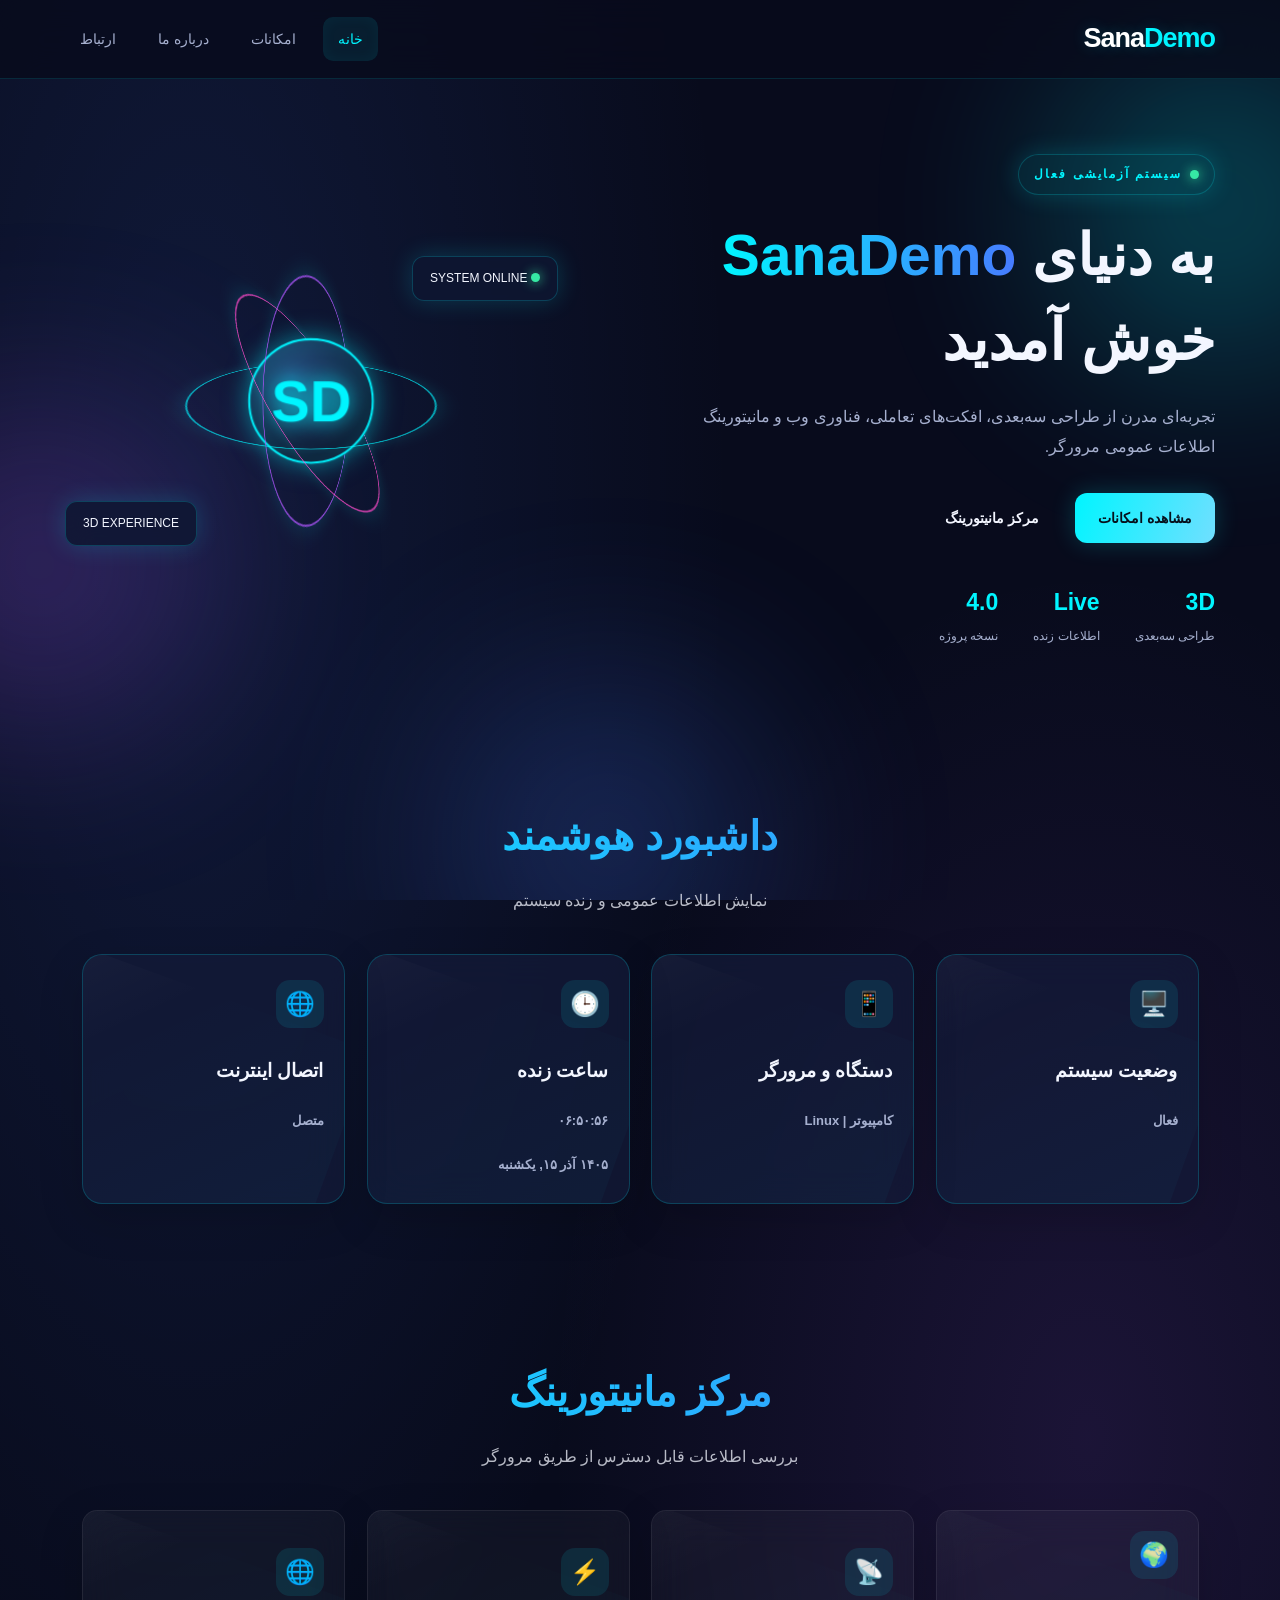
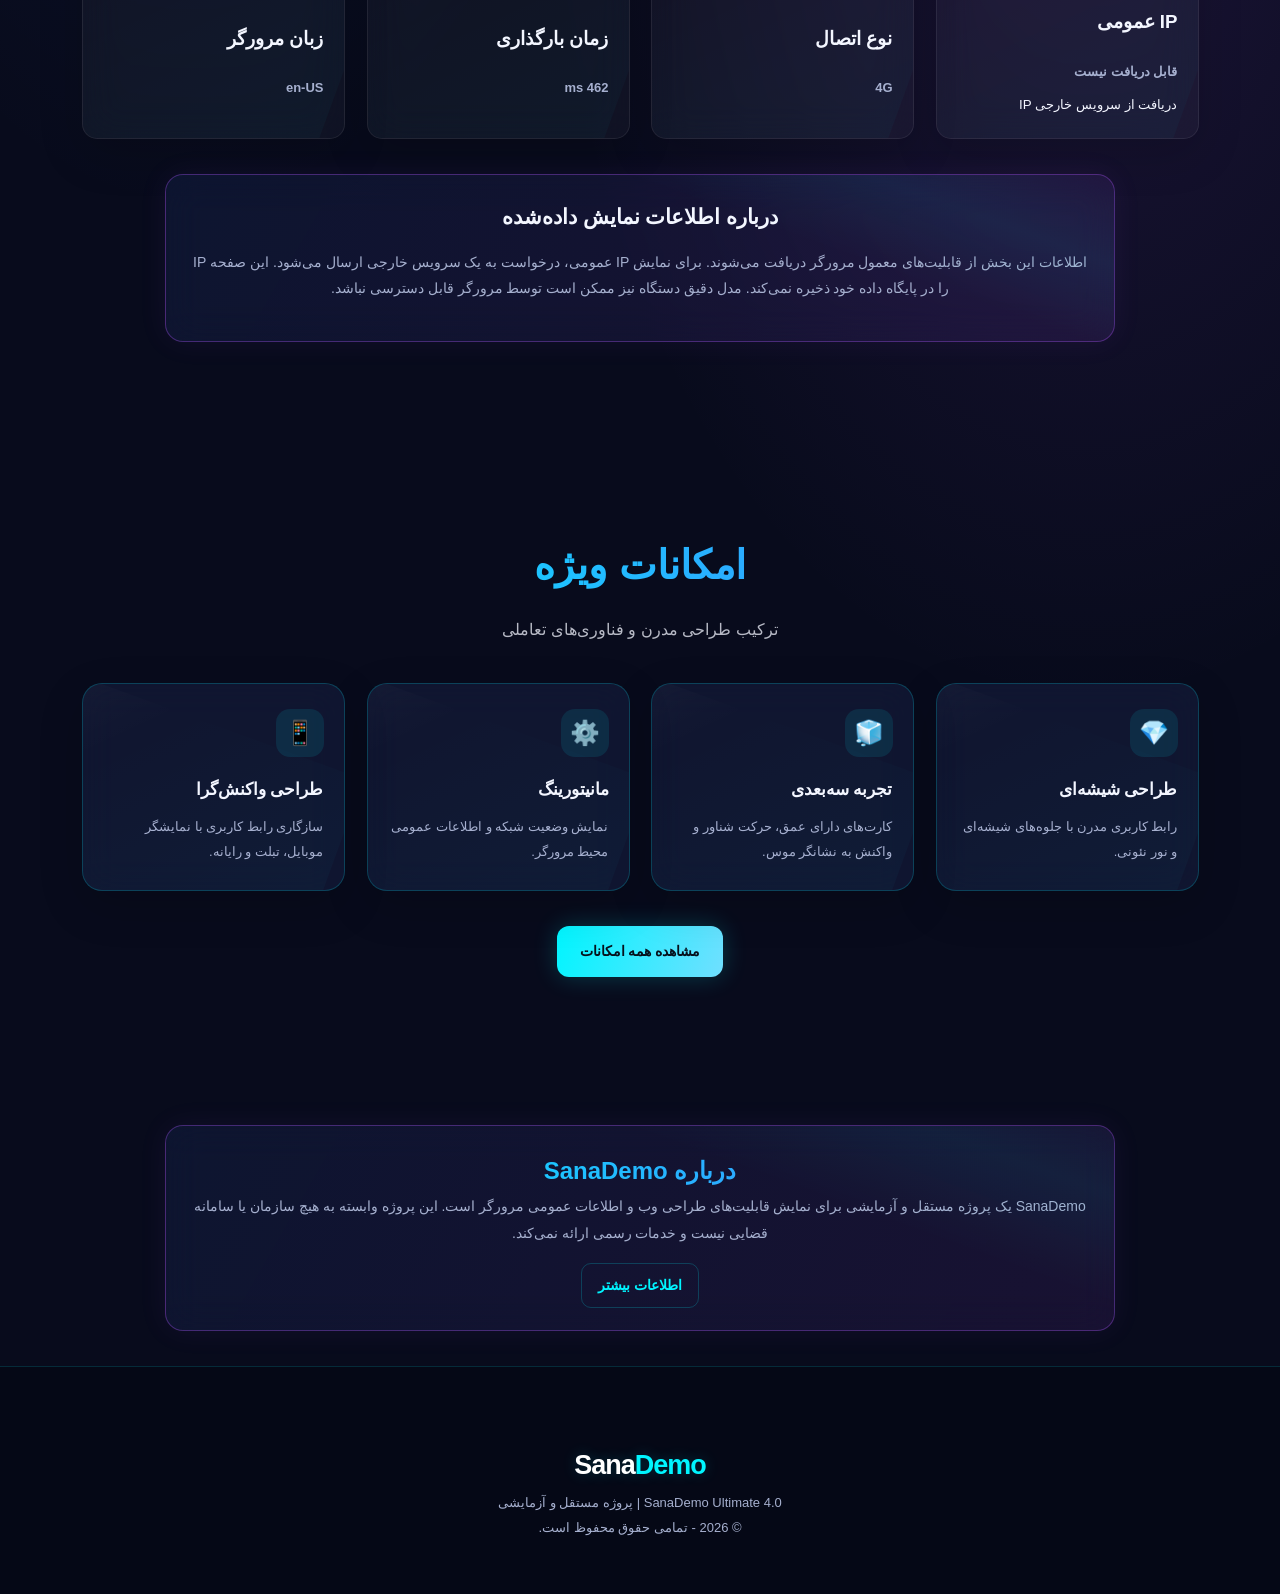
==== commit 36f4493e: "Revise index.html with updated styles and translations Updated meta tags for theme color and descrip" ====
--- a/index.html
+++ b/index.html
@@ -4,28 +4,141 @@
 <head>
     <meta charset="UTF-8">
     <meta name="viewport" content="width=device-width, initial-scale=1.0">
-    <meta name="theme-color" content="#101025">
-
-    <meta name="description" content="SanaDemo یک پروژه آزمایشی مستقل برای نمایش طراحی مدرن، داشبورد تعاملی و امکانات نمایشی وب است.">
-
+    <meta name="theme-color" content="#080b1c">
+    <meta name="description" content="SanaDemo یک پروژه مستقل و آزمایشی برای نمایش قابلیت‌های وب، اطلاعات مرورگر و مانیتورینگ نمایشی است.">
     <title>SanaDemo | Ultimate 4.0</title>
 
     <link rel="stylesheet" href="style.css">
 
-    <script src="script.js" defer></script>
+    <style>
+        /* استایل پایه برای ساختار جدید صفحه */
+        .dashboard-section,
+        .monitor-section,
+        .features-section {
+            padding: 75px 20px;
+        }
+
+        .section-heading {
+            text-align: center;
+            margin-bottom: 38px;
+        }
+
+        .section-heading h2 {
+            font-size: clamp(1.7rem, 4vw, 2.5rem);
+            margin-bottom: 12px;
+        }
+
+        .section-heading p {
+            opacity: .75;
+        }
+
+        .dashboard-grid,
+        .monitor-grid,
+        .features-grid {
+            display: grid;
+            grid-template-columns: repeat(auto-fit, minmax(220px, 1fr));
+            gap: 22px;
+        }
+
+        .dashboard-card,
+        .monitor-item,
+        .features-grid .card {
+            position: relative;
+            transform-style: preserve-3d;
+            transition: transform .35s ease, box-shadow .35s ease,
+                        border-color .35s ease;
+            will-change: transform;
+        }
+
+        .dashboard-card:hover,
+        .monitor-item:hover,
+        .features-grid .card:hover {
+            transform: translateY(-12px) scale(1.035);
+            box-shadow: 0 20px 45px rgba(0, 225, 255, .18),
+                        0 0 25px rgba(150, 70, 255, .18);
+            border-color: rgba(0, 225, 255, .7);
+            z-index: 2;
+        }
+
+        .dashboard-card::before,
+        .monitor-item::before,
+        .features-grid .card::before {
+            content: "";
+            position: absolute;
+            inset: 0;
+            border-radius: inherit;
+            background: linear-gradient(
+                135deg,
+                rgba(255,255,255,.12),
+                transparent 45%,
+                rgba(0,225,255,.07)
+            );
+            opacity: .55;
+            pointer-events: none;
+        }
+
+        .dashboard-card > *,
+        .monitor-item > *,
+        .features-grid .card > * {
+            position: relative;
+            transform: translateZ(18px);
+        }
+
+        .info-value {
+            display: block;
+            margin-top: 12px;
+            font-weight: 700;
+            overflow-wrap: anywhere;
+        }
+
+        .hero-badge {
+            display: inline-flex;
+            align-items: center;
+            gap: 8px;
+        }
+
+        .status-dot {
+            display: inline-block;
+            width: 9px;
+            height: 9px;
+            border-radius: 50%;
+            background: #36e9a4;
+            box-shadow: 0 0 12px #36e9a4;
+        }
+
+        .info-box {
+            margin: 35px auto;
+            max-width: 950px;
+            padding: 22px;
+            border-radius: 18px;
+            text-align: center;
+        }
+
+        .footer-content {
+            text-align: center;
+            padding: 28px 15px;
+        }
+
+        @media (prefers-reduced-motion: reduce) {
+            .dashboard-card,
+            .monitor-item,
+            .features-grid .card {
+                transition: none !important;
+            }
+        }
+    </style>
 </head>
 
 <body>
 
-    <!-- BACKGROUND EFFECTS -->
+    <!-- پس‌زمینه متحرک -->
     <div class="background-effects" aria-hidden="true">
         <div class="bg-orb orb-one"></div>
         <div class="bg-orb orb-two"></div>
         <div class="bg-orb orb-three"></div>
     </div>
 
-
-    <!-- NAVIGATION -->
+    <!-- نوار ناوبری -->
     <header class="navbar">
         <div class="container nav-content">
 
@@ -33,14 +146,11 @@
                 Sana<span>Demo</span>
             </a>
 
-            <!-- MOBILE MENU BUTTON -->
-            <button
-                class="menu-toggle"
-                type="button"
-                aria-label="باز کردن منو"
-                aria-expanded="false"
-                aria-controls="main-navigation"
-            >
+            <button class="menu-toggle"
+                    type="button"
+                    aria-label="باز کردن منو"
+                    aria-expanded="false"
+                    aria-controls="main-navigation">
                 <span></span>
                 <span></span>
                 <span></span>
@@ -56,19 +166,17 @@
         </div>
     </header>
 
-
     <main>
 
-        <!-- HERO -->
+        <!-- بخش اصلی -->
         <section class="hero section">
-
             <div class="container hero-grid">
 
                 <div class="hero-content">
-
-                    <span class="hero-badge">
-                        ✦ ULTIMATE EXPERIENCE 4.0
-                    </span>
+                    <div class="hero-badge">
+                        <span class="status-dot"></span>
+                        سیستم آزمایشی فعال
+                    </div>
 
                     <h1>
                         به دنیای
@@ -77,384 +185,258 @@
                     </h1>
 
                     <p>
-                        تجربه‌ای متفاوت از طراحی مدرن وب،
-                        جلوه‌های سه‌بعدی، داشبورد هوشمند
-                        و رابط کاربری تعاملی.
+                        تجربه‌ای مدرن از طراحی سه‌بعدی، افکت‌های تعاملی،
+                        فناوری وب و مانیتورینگ اطلاعات عمومی مرورگر.
                     </p>
 
                     <div class="hero-buttons">
-
                         <a href="features.html" class="btn btn-primary">
                             مشاهده امکانات
                         </a>
 
-                        <a href="about.html" class="btn btn-secondary">
-                            درباره پروژه
+                        <a href="#monitoring" class="btn btn-outline">
+                            مرکز مانیتورینگ
                         </a>
-
                     </div>
 
                     <div class="hero-stats">
-
+                        <div>
+                            <strong>3D</strong>
+                            <span>طراحی سه‌بعدی</span>
+                        </div>
+                        <div>
+                            <strong>Live</strong>
+                            <span>اطلاعات زنده</span>
+                        </div>
                         <div>
                             <strong>4.0</strong>
                             <span>نسخه پروژه</span>
                         </div>
-
-                        <div>
-                            <strong>3D</strong>
-                            <span>جلوه‌های بصری</span>
-                        </div>
-
-                        <div>
-                            <strong>24/7</strong>
-                            <span>دسترسی وب‌سایت</span>
-                        </div>
-
-                    </div>
-
-                </div>
-
-
-                <!-- 3D VISUAL -->
+                    </div>
+                </div>
+
+                <!-- المان سه‌بعدی -->
                 <div class="hero-visual float-3d">
-
                     <div class="hero-orb">
-
                         <div class="orb-ring ring-one"></div>
                         <div class="orb-ring ring-two"></div>
                         <div class="orb-ring ring-three"></div>
-
                         <div class="orb-core">
-                            <span>S</span>
+                            <span>SD</span>
                         </div>
-
                     </div>
 
                     <div class="floating-label label-one">
-                        <span>✦</span> SMART UI
+                        <span class="status-dot"></span>
+                        SYSTEM ONLINE
                     </div>
 
                     <div class="floating-label label-two">
-                        <span>◈</span> 3D DESIGN
-                    </div>
-
+                        3D EXPERIENCE
+                    </div>
                 </div>
 
             </div>
-
         </section>
 
-
-        <!-- DASHBOARD -->
-        <section class="section dashboard-section">
-
+        <!-- داشبورد -->
+        <section class="dashboard-section section" id="dashboard">
             <div class="container">
 
-                <div class="section-title">
-
-                    <span class="section-eyebrow">
-                        LIVE DASHBOARD
-                    </span>
-
-                    <h2>داشبورد هوشمند</h2>
-
+                <div class="section-heading">
+                    <h2 class="gradient-text">داشبورد هوشمند</h2>
+                    <p>نمایش اطلاعات عمومی و زنده سیستم</p>
+                </div>
+
+                <div class="dashboard-grid">
+
+                    <article class="card dashboard-card">
+                        <div class="feature-icon">🖥️</div>
+                        <h3>وضعیت سیستم</h3>
+                        <span class="info-value" id="site-status">
+                            در حال بررسی...
+                        </span>
+                    </article>
+
+                    <article class="card dashboard-card">
+                        <div class="feature-icon">📱</div>
+                        <h3>دستگاه و مرورگر</h3>
+                        <span class="info-value" id="dashboard-device">
+                            در حال شناسایی...
+                        </span>
+                    </article>
+
+                    <article class="card dashboard-card">
+                        <div class="feature-icon">🕒</div>
+                        <h3>ساعت زنده</h3>
+                        <span class="info-value" id="live-clock">
+                            --:--:--
+                        </span>
+                        <span class="info-value" id="live-date">
+                            در حال دریافت تاریخ...
+                        </span>
+                    </article>
+
+                    <article class="card dashboard-card">
+                        <div class="feature-icon">🌐</div>
+                        <h3>اتصال اینترنت</h3>
+                        <span class="info-value" id="network-status">
+                            در حال بررسی...
+                        </span>
+                    </article>
+
+                </div>
+            </div>
+        </section>
+
+        <!-- مرکز مانیتورینگ -->
+        <section class="monitor-section section" id="monitoring">
+            <div class="container">
+
+                <div class="section-heading">
+                    <h2 class="gradient-text">مرکز مانیتورینگ</h2>
+                    <p>بررسی اطلاعات قابل دسترس از طریق مرورگر</p>
+                </div>
+
+                <div class="monitor-grid">
+
+                    <article class="card monitor-item">
+                        <div class="feature-icon">🌍</div>
+                        <h3>IP عمومی</h3>
+                        <span class="info-value" id="public-ip">
+                            در حال بررسی...
+                        </span>
+                        <small>دریافت از سرویس خارجی IP</small>
+                    </article>
+
+                    <article class="card monitor-item">
+                        <div class="feature-icon">📡</div>
+                        <h3>نوع اتصال</h3>
+                        <span class="info-value" id="connection-type">
+                            نامشخص
+                        </span>
+                    </article>
+
+                    <article class="card monitor-item">
+                        <div class="feature-icon">⚡</div>
+                        <h3>زمان بارگذاری</h3>
+                        <span class="info-value" id="page-load-time">
+                            در حال محاسبه...
+                        </span>
+                    </article>
+
+                    <article class="card monitor-item">
+                        <div class="feature-icon">🌐</div>
+                        <h3>زبان مرورگر</h3>
+                        <span class="info-value" id="browser-language">
+                            در حال بررسی...
+                        </span>
+                    </article>
+
+                </div>
+
+                <div class="info-box card">
+                    <h3>درباره اطلاعات نمایش داده‌شده</h3>
                     <p>
-                        نمای کلی وضعیت و امکانات نمایشی SanaDemo
+                        اطلاعات این بخش از قابلیت‌های معمول مرورگر دریافت می‌شوند.
+                        برای نمایش IP عمومی، درخواست به یک سرویس خارجی ارسال می‌شود.
+                        این صفحه IP را در پایگاه داده خود ذخیره نمی‌کند.
+                        مدل دقیق دستگاه نیز ممکن است توسط مرورگر قابل دسترسی نباشد.
                     </p>
-
-                </div>
-
-
-                <div class="dashboard-grid">
-
-                    <article class="card dashboard-card">
-
-                        <div class="dashboard-icon">🌐</div>
-
-                        <span>وضعیت وب‌سایت</span>
-
-                        <strong id="site-status">
-                            در حال بررسی
-                        </strong>
-
-                        <small>وضعیت بارگذاری صفحه</small>
-
-                    </article>
-
-
-                    <article class="card dashboard-card">
-
-                        <div class="dashboard-icon">📱</div>
-
-                        <span>نوع دستگاه</span>
-
-                        <strong id="dashboard-device">
-                            در حال بررسی
-                        </strong>
-
-                        <small>تشخیص دستگاه فعلی</small>
-
-                    </article>
-
-
-                    <article class="card dashboard-card">
-
-                        <div class="dashboard-icon">🕒</div>
-
-                        <span>ساعت محلی</span>
-
-                        <strong id="live-clock">
-                            --:--:--
-                        </strong>
-
-                        <small>ساعت مرورگر شما</small>
-
-                    </article>
-
-
-                    <article class="card dashboard-card">
-
-                        <div class="dashboard-icon">📅</div>
-
-                        <span>تاریخ محلی</span>
-
-                        <strong id="live-date">
-                            در حال بررسی
-                        </strong>
-
-                        <small>تاریخ دستگاه شما</small>
-
-                    </article>
-
                 </div>
 
             </div>
-
         </section>
 
-
-        <!-- MONITORING -->
-        <section class="section monitoring-section">
-
+        <!-- امکانات -->
+        <section class="features-section section" id="features">
             <div class="container">
 
-                <div class="section-title">
-
-                    <span class="section-eyebrow">
-                        SYSTEM MONITORING
-                    </span>
-
-                    <h2>مرکز مانیتورینگ</h2>
-
-                    <p>
-                        بررسی وضعیت عملکرد صفحه و اتصال شبکه
-                    </p>
-
-                </div>
-
-
-                <div class="monitor-panel card">
-
-                    <div class="monitor-header">
-
-                        <div>
-                            <h3>وضعیت سیستم</h3>
-                            <p>اطلاعات عمومی و نمایشی مرورگر</p>
-                        </div>
-
-                        <span class="status-indicator">
-                            ● فعال
-                        </span>
-
-                    </div>
-
-
-                    <div class="monitor-grid">
-
-                        <div class="monitor-item">
-                            <span>اتصال اینترنت</span>
-                            <strong id="network-status">
-                                در حال بررسی
-                            </strong>
-                        </div>
-
-                        <div class="monitor-item">
-                            <span>نوع اتصال</span>
-                            <strong id="connection-type">
-                                نامشخص
-                            </strong>
-                        </div>
-
-                        <div class="monitor-item">
-                            <span>زمان بارگذاری</span>
-                            <strong id="page-load-time">
-                                در حال بررسی
-                            </strong>
-                        </div>
-
-                        <div class="monitor-item">
-                            <span>زبان مرورگر</span>
-                            <strong id="browser-language">
-                                در حال بررسی
-                            </strong>
-                        </div>
-
-                    </div>
-
-
-                    <p class="monitor-note">
-                        مقادیر وابسته به پشتیبانی مرورگر هستند
-                        و ممکن است در بعضی دستگاه‌ها در دسترس نباشند.
-                    </p>
-
+                <div class="section-heading">
+                    <h2 class="gradient-text">امکانات ویژه</h2>
+                    <p>ترکیب طراحی مدرن و فناوری‌های تعاملی</p>
+                </div>
+
+                <div class="features-grid">
+
+                    <article class="card">
+                        <div class="feature-icon">💎</div>
+                        <h3>طراحی شیشه‌ای</h3>
+                        <p>
+                            رابط کاربری مدرن با جلوه‌های شیشه‌ای و نور نئونی.
+                        </p>
+                    </article>
+
+                    <article class="card">
+                        <div class="feature-icon">🧊</div>
+                        <h3>تجربه سه‌بعدی</h3>
+                        <p>
+                            کارت‌های دارای عمق، حرکت شناور و واکنش به نشانگر موس.
+                        </p>
+                    </article>
+
+                    <article class="card">
+                        <div class="feature-icon">⚙️</div>
+                        <h3>مانیتورینگ</h3>
+                        <p>
+                            نمایش وضعیت شبکه و اطلاعات عمومی محیط مرورگر.
+                        </p>
+                    </article>
+
+                    <article class="card">
+                        <div class="feature-icon">📱</div>
+                        <h3>طراحی واکنش‌گرا</h3>
+                        <p>
+                            سازگاری رابط کاربری با نمایشگر موبایل، تبلت و رایانه.
+                        </p>
+                    </article>
+
+                </div>
+
+                <div class="hero-buttons" style="justify-content:center; margin-top:35px;">
+                    <a href="features.html" class="btn btn-primary">
+                        مشاهده همه امکانات
+                    </a>
                 </div>
 
             </div>
-
         </section>
 
-
-        <!-- FEATURES -->
-        <section class="section">
-
-            <div class="container">
-
-                <div class="section-title">
-
-                    <span class="section-eyebrow">
-                        OUR FEATURES
-                    </span>
-
-                    <h2>ویژگی‌های SanaDemo</h2>
-
-                    <p>
-                        امکاناتی برای تجربه یک رابط کاربری مدرن
-                    </p>
-
-                </div>
-
-
-                <div class="features-grid">
-
-                    <article class="card">
-
-                        <div class="feature-icon">✨</div>
-
-                        <h3>طراحی سه‌بعدی</h3>
-
-                        <p>
-                            جلوه‌های بصری تعاملی و انیمیشن‌های مدرن.
-                        </p>
-
-                    </article>
-
-
-                    <article class="card">
-
-                        <div class="feature-icon">📊</div>
-
-                        <h3>داشبورد هوشمند</h3>
-
-                        <p>
-                            نمایش وضعیت و اطلاعات عمومی دستگاه.
-                        </p>
-
-                    </article>
-
-
-                    <article class="card">
-
-                        <div class="feature-icon">📱</div>
-
-                        <h3>واکنش‌گرا</h3>
-
-                        <p>
-                            سازگار با نمایشگر گوشی، تبلت و کامپیوتر.
-                        </p>
-
-                    </article>
-
-
-                    <article class="card">
-
-                        <div class="feature-icon">⚡</div>
-
-                        <h3>رابط کاربری سریع</h3>
-
-                        <p>
-                            طراحی ساده و تجربه کاربری روان.
-                        </p>
-
-                    </article>
-
-                </div>
-
+        <!-- معرفی پروژه -->
+        <section class="container">
+            <div class="info-box card">
+                <h2 class="gradient-text">درباره SanaDemo</h2>
+                <p>
+                    SanaDemo یک پروژه مستقل و آزمایشی برای نمایش قابلیت‌های
+                    طراحی وب و اطلاعات عمومی مرورگر است. این پروژه وابسته به
+                    هیچ سازمان یا سامانه قضایی نیست و خدمات رسمی ارائه نمی‌کند.
+                </p>
+                <a href="about.html" class="btn btn-outline">
+                    اطلاعات بیشتر
+                </a>
             </div>
-
         </section>
 
-
-        <!-- PROJECT NOTICE -->
-        <section class="section">
-
-            <div class="container">
-
-                <div class="info-box">
-
-                    <h3>درباره ماهیت پروژه</h3>
-
-                    <p>
-                        SanaDemo یک پروژه مستقل و آزمایشی است
-                        و هیچ وابستگی رسمی به سامانه قوه قضاییه ندارد.
-                        این پروژه خدمات قضایی ارائه نمی‌کند.
-                    </p>
-
-                    <a
-                        href="https://sana.adliran.ir"
-                        target="_blank"
-                        rel="noopener noreferrer"
-                    >
-                        ورود به سامانه رسمی ثنا
-                    </a>
-
-                </div>
-
-            </div>
-
-        </section>
-
     </main>
 
-
-    <!-- FOOTER -->
+    <!-- فوتر -->
     <footer class="footer">
-
-        <div class="container">
-
-            <h3>Sana<span>Demo</span></h3>
+        <div class="container footer-content">
+            <a href="index.html" class="brand">
+                Sana<span>Demo</span>
+            </a>
 
             <p>
-                یک تجربه آزمایشی از طراحی مدرن وب
+                SanaDemo Ultimate 4.0
+                <span> | </span>
+                پروژه مستقل و آزمایشی
             </p>
 
-            <div class="footer-links">
-
-                <a href="index.html">خانه</a>
-                <a href="features.html">امکانات</a>
-                <a href="about.html">درباره ما</a>
-                <a href="contact.html">ارتباط</a>
-
-            </div>
-
-            <small>
-                © 2026 SanaDemo — Independent Demo Project
-            </small>
-
+            <p>© 2026 - تمامی حقوق محفوظ است.</p>
         </div>
-
     </footer>
 
+    <script src="script.js" defer></script>
 
 </body>
 </html>
--- a/style.css
+++ b/style.css
@@ -1,31 +1,31 @@
 
-/* ==================================================
+/* ==========================================
    SanaDemo Ultimate 4.0
-   NEON + GLASS + INTERACTIVE 3D
-   Matched with the actual index.html
-================================================== */
+   Neon + Glass + Interactive 3D
+========================================== */
 
 /* ---------- ROOT ---------- */
 
 :root {
-    --bg: #070b18;
-    --bg2: #0c1530;
-    --card: rgba(17, 29, 59, 0.78);
-    --card2: rgba(10, 19, 42, 0.92);
-    --cyan: #00eaff;
-    --blue: #397bff;
+    --bg: #080b1c;
+    --bg-light: #111631;
+    --surface: rgba(20, 27, 57, 0.72);
+    --surface-hover: rgba(27, 39, 78, 0.9);
+
+    --cyan: #00f5ff;
+    --blue: #477bff;
     --purple: #a855f7;
-    --pink: #ff3cac;
-    --green: #35f5a4;
-    --white: #f4f7ff;
-    --muted: #a7b5d1;
-    --border: rgba(0, 234, 255, 0.22);
-    --glow: 0 0 25px rgba(0, 234, 255, 0.18);
-    --shadow: 0 18px 55px rgba(0, 0, 0, 0.35);
-    --radius: 22px;
-}
-
-/* ---------- RESET ---------- */
+    --pink: #ff4ecd;
+
+    --text: #f3f6ff;
+    --muted: #a6b0cf;
+
+    --border: rgba(0, 245, 255, 0.2);
+    --glow: 0 0 25px rgba(0, 245, 255, 0.18);
+
+    --radius: 20px;
+    --transition: 0.35s ease;
+}
 
 * {
     margin: 0;
@@ -41,15 +41,15 @@
 body {
     min-height: 100vh;
     overflow-x: hidden;
-    direction: rtl;
+    background:
+        radial-gradient(ellipse at 15% 15%, rgba(71, 123, 255, 0.13), transparent 35%),
+        radial-gradient(ellipse at 85% 45%, rgba(168, 85, 247, 0.12), transparent 35%),
+        var(--bg);
+
+    color: var(--text);
     font-family: Tahoma, Arial, sans-serif;
     line-height: 1.9;
-    color: var(--white);
-    background:
-        radial-gradient(ellipse at 15% 10%, rgba(57, 123, 255, .16), transparent 35%),
-        radial-gradient(ellipse at 85% 30%, rgba(168, 85, 247, .13), transparent 35%),
-        radial-gradient(ellipse at 50% 100%, rgba(0, 234, 255, .08), transparent 40%),
-        var(--bg);
+    direction: rtl;
 }
 
 a {
@@ -57,20 +57,21 @@
     text-decoration: none;
 }
 
-button,
-input,
-textarea {
-    font-family: inherit;
-}
-
 button {
-    cursor: pointer;
-}
-
-::selection {
-    background: var(--cyan);
-    color: var(--bg);
-}
+    font: inherit;
+}
+
+.container {
+    width: min(1150px, 90%);
+    margin-inline: auto;
+}
+
+.section {
+    position: relative;
+    padding: 95px 0;
+    z-index: 1;
+}
+
 
 /* ---------- BACKGROUND EFFECTS ---------- */
 
@@ -79,89 +80,76 @@
     inset: 0;
     overflow: hidden;
     pointer-events: none;
-    z-index: -1;
+    z-index: 0;
 }
 
 .bg-orb {
     position: absolute;
-    width: 350px;
-    height: 350px;
+    width: 320px;
+    height: 320px;
     border-radius: 50%;
     filter: blur(100px);
-    opacity: .2;
-    animation: backgroundMove 15s ease-in-out infinite alternate;
+    opacity: 0.25;
+    animation: orbFloat 12s ease-in-out infinite alternate;
 }
 
 .orb-one {
     top: 5%;
-    left: -150px;
+    right: -100px;
     background: var(--cyan);
 }
 
 .orb-two {
-    top: 35%;
-    right: -170px;
+    top: 45%;
+    left: -120px;
     background: var(--purple);
-    animation-delay: -5s;
+    animation-delay: -4s;
 }
 
 .orb-three {
-    bottom: -200px;
-    left: 35%;
+    bottom: -100px;
+    right: 40%;
     background: var(--blue);
-    animation-delay: -9s;
-}
-
-@keyframes backgroundMove {
-    0% {
-        transform: translate3d(0, 0, 0) scale(.85);
-    }
-    50% {
-        transform: translate3d(70px, -45px, 0) scale(1.15);
-    }
-    100% {
-        transform: translate3d(-35px, 65px, 0) scale(1);
-    }
-}
-
-/* ---------- CONTAINER ---------- */
-
-.container {
-    width: min(1180px, 92%);
-    margin-inline: auto;
-}
-
-.section {
-    position: relative;
-    padding: 85px 0;
-}
-
-/* ---------- NAVIGATION ---------- */
+    animation-delay: -7s;
+}
+
+@keyframes orbFloat {
+    from {
+        transform: translate3d(0, 0, 0) scale(1);
+    }
+
+    to {
+        transform: translate3d(45px, -55px, 0) scale(1.2);
+    }
+}
+
+
+/* ---------- NAVBAR ---------- */
 
 .navbar {
     position: sticky;
     top: 0;
     z-index: 1000;
-    background: rgba(7, 11, 24, .84);
-    border-bottom: 1px solid rgba(0, 234, 255, .15);
-    backdrop-filter: blur(20px);
-    -webkit-backdrop-filter: blur(20px);
+    background: rgba(8, 11, 28, 0.78);
+    border-bottom: 1px solid rgba(0, 245, 255, 0.13);
+    backdrop-filter: blur(18px);
+    -webkit-backdrop-filter: blur(18px);
 }
 
 .nav-content {
-    min-height: 76px;
+    min-height: 78px;
     display: flex;
     align-items: center;
     justify-content: space-between;
-    gap: 20px;
+    gap: 25px;
 }
 
 .brand {
-    font-size: 26px;
+    font-size: 27px;
     font-weight: 900;
-    letter-spacing: -.5px;
-    color: var(--white);
-    text-shadow: 0 0 18px rgba(0, 234, 255, .25);
+    letter-spacing: -1px;
+    color: white;
+    text-shadow: 0 0 15px rgba(0, 245, 255, 0.2);
 }
 
 .brand span,
@@ -172,321 +160,343 @@
 .nav-links {
     display: flex;
     align-items: center;
-    gap: 30px;
+    gap: 12px;
 }
 
 .nav-links a {
-    position: relative;
     color: var(--muted);
     font-size: 14px;
-    transition: .3s ease;
-}
-
-.nav-links a::after {
-    content: "";
-    position: absolute;
-    right: 0;
-    bottom: -9px;
-    width: 0;
-    height: 2px;
-    background: var(--cyan);
-    box-shadow: 0 0 12px var(--cyan);
-    transition: width .3s ease;
+    padding: 9px 15px;
+    border-radius: 10px;
+    transition: var(--transition);
 }
 
 .nav-links a:hover,
 .nav-links a.active {
     color: var(--cyan);
-}
-
-.nav-links a:hover::after,
-.nav-links a.active::after {
-    width: 100%;
-}
-
-/* ---------- BUTTONS ---------- */
+    background: rgba(0, 245, 255, 0.08);
+    box-shadow: inset 0 0 15px rgba(0, 245, 255, 0.05);
+}
+
+
+/* ---------- MOBILE MENU BUTTON ---------- */
+
+.menu-toggle {
+    display: none;
+    width: 44px;
+    height: 44px;
+    padding: 10px;
+    border: 1px solid var(--border);
+    border-radius: 12px;
+    background: rgba(0, 245, 255, 0.08);
+    cursor: pointer;
+    flex-direction: column;
+    justify-content: center;
+    align-items: center;
+    gap: 5px;
+    z-index: 1001;
+}
+
+.menu-toggle span {
+    display: block;
+    width: 22px;
+    height: 2px;
+    border-radius: 5px;
+    background: var(--cyan);
+    transition: transform 0.3s ease, opacity 0.3s ease;
+}
+
+.menu-toggle[aria-expanded="true"] span:first-child {
+    transform: translateY(7px) rotate(45deg);
+}
+
+.menu-toggle[aria-expanded="true"] span:nth-child(2) {
+    opacity: 0;
+}
+
+.menu-toggle[aria-expanded="true"] span:last-child {
+    transform: translateY(-7px) rotate(-45deg);
+}
+
+
+/* ---------- HERO ---------- */
+
+.hero {
+    min-height: 620px;
+    display: flex;
+    align-items: center;
+    padding-top: 75px;
+    padding-bottom: 75px;
+}
+
+.hero-grid {
+    display: grid;
+    grid-template-columns: 1.1fr 0.9fr;
+    align-items: center;
+    gap: 55px;
+}
+
+.hero-content {
+    position: relative;
+    z-index: 2;
+}
+
+.hero-badge,
+.section-eyebrow {
+    display: inline-block;
+    color: var(--cyan);
+    font-size: 12px;
+    font-weight: bold;
+    letter-spacing: 2px;
+    margin-bottom: 18px;
+}
+
+.hero-badge {
+    padding: 8px 15px;
+    border: 1px solid var(--border);
+    border-radius: 30px;
+    background: rgba(0, 245, 255, 0.06);
+    box-shadow: var(--glow);
+}
+
+.hero h1 {
+    font-size: clamp(34px, 5vw, 57px);
+    line-height: 1.5;
+    font-weight: 900;
+    margin-bottom: 18px;
+}
+
+.gradient-text {
+    background: linear-gradient(
+        90deg,
+        var(--cyan),
+        var(--blue),
+        var(--pink)
+    );
+    background-size: 200% auto;
+    color: transparent;
+    background-clip: text;
+    -webkit-background-clip: text;
+    animation: gradientMove 5s linear infinite;
+}
+
+@keyframes gradientMove {
+    to {
+        background-position: 200% center;
+    }
+}
+
+.hero-content > p {
+    max-width: 570px;
+    color: var(--muted);
+    font-size: 16px;
+    margin-bottom: 30px;
+}
+
+.hero-buttons {
+    display: flex;
+    flex-wrap: wrap;
+    gap: 13px;
+    margin-bottom: 38px;
+}
 
 .btn {
-    min-height: 48px;
     display: inline-flex;
     align-items: center;
     justify-content: center;
-    padding: 11px 24px;
-    border: 1px solid var(--border);
-    border-radius: 13px;
+    padding: 12px 23px;
+    border-radius: 12px;
     font-size: 14px;
     font-weight: bold;
-    transition: .3s ease;
+    transition: var(--transition);
 }
 
 .btn-primary {
-    color: #06101c;
-    background: linear-gradient(120deg, var(--cyan), #65a9ff);
-    border-color: transparent;
-    box-shadow: 0 0 20px rgba(0, 234, 255, .2);
+    color: #06101b;
+    background: linear-gradient(110deg, var(--cyan), #70dfff);
+    box-shadow: 0 0 25px rgba(0, 245, 255, 0.2);
 }
 
 .btn-primary:hover {
-    transform: translateY(-5px);
-    box-shadow: 0 0 35px rgba(0, 234, 255, .5);
+    transform: translateY(-4px);
+    box-shadow: 0 0 35px rgba(0, 245, 255, 0.45);
 }
 
 .btn-secondary {
+    color: var(--text);
+    border: 1px solid var(--border);
+    background: rgba(255, 255, 255, 0.04);
+}
+
+.btn-secondary:hover {
     color: var(--cyan);
-    background: rgba(0, 234, 255, .06);
-}
-
-.btn-secondary:hover {
-    background: rgba(0, 234, 255, .16);
-    transform: translateY(-5px);
-    box-shadow: var(--glow);
-}
-
-/* ---------- HERO ---------- */
-
-.hero {
-    min-height: 650px;
-    display: flex;
-    align-items: center;
-    padding: 90px 0;
-}
-
-.hero-grid {
-    display: grid;
-    grid-template-columns: 1.1fr .9fr;
-    align-items: center;
-    gap: 55px;
-}
-
-.hero-content {
-    position: relative;
-    z-index: 2;
-    animation: heroEnter .9s ease both;
-}
-
-@keyframes heroEnter {
-    from {
-        opacity: 0;
-        transform: translateY(35px);
-    }
-    to {
-        opacity: 1;
-        transform: translateY(0);
-    }
-}
-
-.hero-badge {
-    display: inline-block;
-    padding: 8px 15px;
-    margin-bottom: 20px;
-    border: 1px solid var(--border);
-    border-radius: 30px;
-    background: rgba(0, 234, 255, .07);
-    color: var(--cyan);
-    font-size: 11px;
-    letter-spacing: 1.5px;
-    box-shadow: var(--glow);
-}
-
-.hero-content h1 {
-    font-size: clamp(34px, 5vw, 58px);
-    line-height: 1.55;
-    margin-bottom: 20px;
-}
-
-.gradient-text {
-    color: var(--cyan);
-    background: linear-gradient(100deg, var(--cyan), #8e8bff, var(--pink));
-    background-clip: text;
-    -webkit-background-clip: text;
-    -webkit-text-fill-color: transparent;
-    filter: drop-shadow(0 0 15px rgba(0, 234, 255, .2));
-}
-
-.hero-content > p {
-    max-width: 590px;
-    color: var(--muted);
-    font-size: 15px;
-    margin-bottom: 28px;
-}
-
-.hero-buttons {
-    display: flex;
-    flex-wrap: wrap;
-    gap: 13px;
+    border-color: var(--cyan);
+    transform: translateY(-4px);
 }
 
 .hero-stats {
     display: flex;
     flex-wrap: wrap;
     gap: 35px;
-    margin-top: 42px;
 }
 
 .hero-stats div {
     display: flex;
     flex-direction: column;
-    gap: 3px;
 }
 
 .hero-stats strong {
-    font-size: 24px;
     color: var(--cyan);
-    text-shadow: 0 0 15px rgba(0, 234, 255, .35);
+    font-size: 23px;
 }
 
 .hero-stats span {
+    color: var(--muted);
     font-size: 12px;
-    color: var(--muted);
-}
+}
+
 
 /* ---------- 3D HERO VISUAL ---------- */
 
 .hero-visual {
-    min-height: 420px;
     position: relative;
-    display: grid;
-    place-items: center;
-    perspective: 1200px;
+    min-height: 400px;
+    display: flex;
+    justify-content: center;
+    align-items: center;
+    perspective: 1000px;
     transform-style: preserve-3d;
 }
 
 .float-3d {
-    animation: floatingHero 6s ease-in-out infinite;
-}
-
-@keyframes floatingHero {
+    animation: heroFloat 6s ease-in-out infinite;
+}
+
+@keyframes heroFloat {
     0%, 100% {
         transform: translateY(0) rotateY(-5deg);
     }
+
     50% {
-        transform: translateY(-17px) rotateY(5deg);
+        transform: translateY(-18px) rotateY(5deg);
     }
 }
 
 .hero-orb {
     position: relative;
-    width: min(285px, 65vw);
-    aspect-ratio: 1;
-    border-radius: 50%;
-    display: grid;
-    place-items: center;
-    background:
-        radial-gradient(circle at 32% 25%, rgba(85, 190, 255, .4), transparent 30%),
-        radial-gradient(circle at 65% 75%, rgba(168, 85, 247, .25), transparent 40%),
-        linear-gradient(145deg, #1b3b71, #0b1229 65%);
-    box-shadow:
-        0 0 50px rgba(0, 234, 255, .22),
-        inset -20px -25px 50px rgba(0, 0, 0, .55),
-        inset 10px 10px 30px rgba(0, 234, 255, .15);
+    width: 250px;
+    height: 250px;
+    display: flex;
+    justify-content: center;
+    align-items: center;
     transform-style: preserve-3d;
 }
 
 .orb-ring {
     position: absolute;
-    width: 140%;
-    height: 48%;
-    border: 2px solid rgba(0, 234, 255, .75);
+    inset: 0;
+    border: 2px solid rgba(0, 245, 255, 0.65);
     border-radius: 50%;
-    box-shadow: 0 0 16px rgba(0, 234, 255, .3);
-    transform-style: preserve-3d;
+    box-shadow: 0 0 25px rgba(0, 245, 255, 0.15);
 }
 
 .ring-one {
-    transform: rotate(-25deg);
-    animation: ringOne 9s linear infinite;
+    transform: rotateX(70deg);
+    animation: ringRotate 8s linear infinite;
 }
 
 .ring-two {
-    width: 125%;
-    height: 58%;
-    border-color: rgba(168, 85, 247, .8);
-    transform: rotate(55deg);
-    animation: ringTwo 11s linear infinite;
+    transform: rotateY(70deg);
+    border-color: rgba(168, 85, 247, 0.75);
+    animation: ringRotateReverse 10s linear infinite;
 }
 
 .ring-three {
-    width: 155%;
-    height: 35%;
-    border-color: rgba(255, 60, 172, .65);
-    transform: rotate(75deg);
-    animation: ringOne 14s linear infinite reverse;
-}
-
-@keyframes ringOne {
-    from { rotate: 0deg; }
-    to { rotate: 360deg; }
-}
-
-@keyframes ringTwo {
-    from { rotate: 360deg; }
-    to { rotate: 0deg; }
+    transform: rotateX(60deg) rotateY(55deg);
+    border-color: rgba(255, 78, 205, 0.7);
+    animation: ringRotate 12s linear infinite;
+}
+
+@keyframes ringRotate {
+    from {
+        transform: rotateX(70deg) rotateZ(0deg);
+    }
+
+    to {
+        transform: rotateX(70deg) rotateZ(360deg);
+    }
+}
+
+@keyframes ringRotateReverse {
+    from {
+        transform: rotateY(70deg) rotateZ(360deg);
+    }
+
+    to {
+        transform: rotateY(70deg) rotateZ(0deg);
+    }
 }
 
 .orb-core {
-    width: 48%;
-    aspect-ratio: 1;
-    display: grid;
-    place-items: center;
+    width: 120px;
+    height: 120px;
+    display: flex;
+    align-items: center;
+    justify-content: center;
     border-radius: 50%;
-    background: radial-gradient(circle at 30% 25%, #b4ffff, #13a9df 45%, #4930a1);
+    background: radial-gradient(circle at 35% 30%, #274e80, #10152e 70%);
+    border: 2px solid var(--cyan);
     box-shadow:
-        0 0 30px var(--cyan),
-        inset -10px -10px 25px rgba(0, 0, 0, .3);
-    animation: corePulse 3s ease-in-out infinite;
+        0 0 25px rgba(0, 245, 255, 0.5),
+        inset 0 0 30px rgba(0, 245, 255, 0.2);
     transform: translateZ(45px);
 }
 
 .orb-core span {
-    color: white;
-    font-size: 65px;
+    font-size: 55px;
     font-weight: 900;
+    color: var(--cyan);
     text-shadow: 0 0 20px var(--cyan);
-}
-
-@keyframes corePulse {
-    0%, 100% {
-        transform: translateZ(45px) scale(1);
-    }
-    50% {
-        transform: translateZ(45px) scale(1.1);
-        box-shadow: 0 0 65px rgba(0, 234, 255, .8);
-    }
 }
 
 .floating-label {
     position: absolute;
-    z-index: 3;
-    padding: 10px 16px;
+    padding: 10px 17px;
     border: 1px solid var(--border);
     border-radius: 12px;
-    background: rgba(9, 20, 44, .88);
-    color: var(--cyan);
+    background: rgba(15, 23, 50, 0.85);
+    backdrop-filter: blur(12px);
+    color: var(--text);
     font-size: 12px;
     box-shadow: var(--glow);
-    backdrop-filter: blur(12px);
     animation: labelFloat 4s ease-in-out infinite;
 }
 
+.floating-label span {
+    color: var(--cyan);
+}
+
 .label-one {
-    top: 15%;
+    top: 55px;
     right: 0;
 }
 
 .label-two {
-    bottom: 15%;
+    bottom: 55px;
     left: 0;
     animation-delay: -2s;
 }
 
 @keyframes labelFloat {
     0%, 100% {
-        transform: translateY(0) translateZ(20px);
-    }
+        transform: translateY(0);
+    }
+
     50% {
-        transform: translateY(-13px) translateZ(35px);
-    }
-}
+        transform: translateY(-12px);
+    }
+}
+
 
 /* ---------- SECTION TITLES ---------- */
 
@@ -495,17 +505,9 @@
     margin-bottom: 42px;
 }
 
-.section-eyebrow {
-    display: inline-block;
-    margin-bottom: 10px;
-    color: var(--cyan);
-    font-size: 11px;
-    letter-spacing: 2px;
-}
-
 .section-title h2 {
     font-size: clamp(25px, 4vw, 36px);
-    margin-bottom: 10px;
+    margin-bottom: 8px;
 }
 
 .section-title p {
@@ -513,51 +515,61 @@
     font-size: 14px;
 }
 
-/* ---------- GENERAL CARD ---------- */
+
+/* ---------- GLASS CARDS ---------- */
 
 .card {
     position: relative;
     overflow: hidden;
     border: 1px solid var(--border);
     border-radius: var(--radius);
-    background: linear-gradient(145deg, var(--card), var(--card2));
-    box-shadow: var(--shadow);
+    background: var(--surface);
     backdrop-filter: blur(18px);
     -webkit-backdrop-filter: blur(18px);
-    transform-style: preserve-3d;
+    box-shadow: 0 15px 45px rgba(0, 0, 0, 0.16);
+    transition:
+        border-color var(--transition),
+        background var(--transition),
+        box-shadow var(--transition),
+        transform var(--transition);
 }
 
 .card::before {
     content: "";
     position: absolute;
-    inset: 0;
-    z-index: 0;
+    top: -100%;
+    left: -50%;
+    width: 200%;
+    height: 100%;
+    background: linear-gradient(
+        transparent,
+        rgba(0, 245, 255, 0.06),
+        transparent
+    );
+    transform: rotate(20deg);
+    transition: top 0.7s ease;
     pointer-events: none;
-    background: linear-gradient(
-        115deg,
-        transparent 20%,
-        rgba(0, 234, 255, .1) 48%,
-        transparent 75%
-    );
-    transform: translateX(-120%);
-    transition: transform .8s ease;
 }
 
 .card:hover::before {
-    transform: translateX(120%);
-}
+    top: 150%;
+}
+
+.card:hover {
+    border-color: rgba(0, 245, 255, 0.65);
+    background: var(--surface-hover);
+    box-shadow:
+        0 15px 45px rgba(0, 0, 0, 0.25),
+        0 0 25px rgba(0, 245, 255, 0.12);
+}
+
 
 /* ---------- DASHBOARD ---------- */
-
-.dashboard-section {
-    padding-top: 35px;
-}
 
 .dashboard-grid {
     display: grid;
-    grid-template-columns: repeat(4, minmax(0, 1fr));
+    grid-template-columns: repeat(4, 1fr);
     gap: 20px;
-    perspective: 1200px;
 }
 
 .dashboard-card {
@@ -567,381 +579,249 @@
     flex-direction: column;
     align-items: flex-start;
     gap: 8px;
-    animation: dashboardFloat 5s ease-in-out infinite;
-    transition: transform .4s ease, border-color .4s ease, box-shadow .4s ease;
+    transform-style: preserve-3d;
+    animation: cardFloat 5s ease-in-out infinite;
 }
 
 .dashboard-card:nth-child(2) {
-    animation-delay: -1.2s;
+    animation-delay: -1s;
 }
 
 .dashboard-card:nth-child(3) {
-    animation-delay: -2.4s;
+    animation-delay: -2s;
 }
 
 .dashboard-card:nth-child(4) {
-    animation-delay: -3.6s;
-}
-
-@keyframes dashboardFloat {
+    animation-delay: -3s;
+}
+
+@keyframes cardFloat {
     0%, 100% {
-        transform: translateY(0);
-    }
+        translate: 0 0;
+    }
+
     50% {
-        transform: translateY(-7px);
-    }
-}
-
-.dashboard-card:hover {
-    transform: translateY(-12px) rotateX(7deg) rotateY(-4deg);
+        translate: 0 -6px;
+    }
+}
+
+.dashboard-icon {
+    width: 45px;
+    height: 45px;
+    display: grid;
+    place-items: center;
+    border-radius: 13px;
+    background: rgba(0, 245, 255, 0.1);
+    font-size: 22px;
+    margin-bottom: 5px;
+}
+
+.dashboard-card > span {
+    color: var(--muted);
+    font-size: 13px;
+}
+
+.dashboard-card strong {
+    color: var(--cyan);
+    font-size: 20px;
+    overflow-wrap: anywhere;
+}
+
+.dashboard-card small {
+    color: var(--muted);
+    font-size: 11px;
+}
+
+
+/* ---------- MONITORING ---------- */
+
+.monitor-panel {
+    padding: 30px;
+}
+
+.monitor-header {
+    display: flex;
+    justify-content: space-between;
+    align-items: center;
+    gap: 15px;
+    margin-bottom: 28px;
+}
+
+.monitor-header h3 {
+    font-size: 21px;
+    margin-bottom: 5px;
+}
+
+.monitor-header p {
+    color: var(--muted);
+    font-size: 13px;
+}
+
+.status-indicator {
+    color: #49f5a6;
+    font-size: 13px;
+    white-space: nowrap;
+}
+
+.monitor-grid {
+    display: grid;
+    grid-template-columns: repeat(2, 1fr);
+    gap: 15px;
+}
+
+.monitor-item {
+    position: relative;
+    min-height: 105px;
+    display: flex;
+    flex-direction: column;
+    justify-content: center;
+    gap: 8px;
+    padding: 20px;
+    border: 1px solid rgba(255, 255, 255, 0.08);
+    border-radius: 15px;
+    background: rgba(255, 255, 255, 0.035);
+    transition: var(--transition);
+    transform-style: preserve-3d;
+}
+
+.monitor-item:hover {
+    transform: translateY(-5px);
     border-color: var(--cyan);
-    box-shadow: 0 20px 45px rgba(0, 234, 255, .2);
-}
-
-.dashboard-icon {
+    background: rgba(0, 245, 255, 0.07);
+    box-shadow: 0 0 20px rgba(0, 245, 255, 0.1);
+}
+
+.monitor-item span {
+    color: var(--muted);
+    font-size: 13px;
+}
+
+.monitor-item strong {
+    color: var(--cyan);
+    font-size: 18px;
+    overflow-wrap: anywhere;
+}
+
+.monitor-note {
+    margin-top: 22px;
+    color: var(--muted);
+    font-size: 12px;
+}
+
+
+/* ---------- FEATURES ---------- */
+
+.features-grid {
+    display: grid;
+    grid-template-columns: repeat(4, 1fr);
+    gap: 20px;
+}
+
+.features-grid > .card {
+    min-height: 205px;
+    padding: 25px 20px;
+    transform-style: preserve-3d;
+    animation: featureFloat 6s ease-in-out infinite;
+}
+
+.features-grid > .card:nth-child(2) {
+    animation-delay: -1.5s;
+}
+
+.features-grid > .card:nth-child(3) {
+    animation-delay: -3s;
+}
+
+.features-grid > .card:nth-child(4) {
+    animation-delay: -4.5s;
+}
+
+@keyframes featureFloat {
+    0%, 100% {
+        translate: 0 0;
+    }
+
+    50% {
+        translate: 0 -7px;
+    }
+}
+
+.feature-icon {
     width: 48px;
     height: 48px;
     display: grid;
     place-items: center;
-    border: 1px solid var(--border);
+    margin-bottom: 17px;
     border-radius: 14px;
-    background: rgba(0, 234, 255, .1);
-    font-size: 23px;
-    transform: translateZ(25px);
-}
-
-.dashboard-card > span {
+    background: rgba(0, 245, 255, 0.1);
+    font-size: 24px;
+}
+
+.features-grid h3 {
+    font-size: 17px;
+    margin-bottom: 9px;
+}
+
+.features-grid p {
     color: var(--muted);
     font-size: 13px;
 }
 
-.dashboard-card strong {
-    color: var(--cyan);
-    font-size: 19px;
-    overflow-wrap: anywhere;
-    transform: translateZ(20px);
-}
-
-.dashboard-card small {
-    color: var(--muted);
-    font-size: 11px;
-}
-
-/* ---------- MONITOR PANEL ---------- */
-
-.monitor-panel {
+
+/* ---------- INFO BOX ---------- */
+
+.info-box {
     padding: 30px;
-    border-radius: 26px;
-    position: relative;
-    overflow: hidden;
-    background:
-        linear-gradient(145deg, rgba(18, 35, 70, .88), rgba(8, 16, 36, .94));
-    box-shadow: var(--shadow), inset 0 0 35px rgba(0, 234, 255, .025);
-}
-
-.monitor-panel::after {
-    content: "";
-    position: absolute;
-    top: -130px;
-    left: -100px;
-    width: 260px;
-    height: 260px;
-    border-radius: 50%;
-    background: rgba(0, 234, 255, .09);
-    filter: blur(75px);
-    pointer-events: none;
-}
-
-.monitor-header {
-    position: relative;
-    z-index: 1;
-    display: flex;
-    align-items: center;
-    justify-content: space-between;
-    gap: 20px;
-    padding-bottom: 24px;
-    margin-bottom: 25px;
-    border-bottom: 1px solid rgba(0, 234, 255, .13);
-}
-
-.monitor-header h3 {
-    font-size: 19px;
-    margin-bottom: 5px;
-}
-
-.monitor-header p {
-    color: var(--muted);
-    font-size: 12px;
-}
-
-.status-indicator {
-    flex-shrink: 0;
-    color: var(--green);
-    font-size: 13px;
-    padding: 7px 13px;
-    border: 1px solid rgba(53, 245, 164, .25);
-    border-radius: 30px;
-    background: rgba(53, 245, 164, .07);
-    box-shadow: 0 0 15px rgba(53, 245, 164, .08);
-}
-
-/* ---------- ACTUAL MONITOR ITEMS ---------- */
-
-.monitor-grid {
-    position: relative;
-    z-index: 1;
-    display: grid;
-    grid-template-columns: repeat(4, minmax(0, 1fr));
-    gap: 17px;
-    perspective: 1200px;
-    transform-style: preserve-3d;
-}
-
-.monitor-item {
-    min-height: 145px;
-    padding: 22px 17px;
-    display: flex;
-    flex-direction: column;
-    justify-content: center;
-    gap: 13px;
-    position: relative;
-    overflow: hidden;
-    border: 1px solid rgba(0, 234, 255, .2);
-    border-radius: 18px;
-    background: linear-gradient(145deg, rgba(25, 47, 86, .8), rgba(9, 19, 41, .92));
-    box-shadow:
-        0 12px 28px rgba(0, 0, 0, .22),
-        inset 0 0 20px rgba(0, 234, 255, .025);
-    transform-style: preserve-3d;
-    transition: transform .4s ease, border-color .4s ease, box-shadow .4s ease;
-    animation: monitorItemFloat 5s ease-in-out infinite;
-}
-
-.monitor-item:nth-child(2) {
-    animation-delay: -1.25s;
-}
-
-.monitor-item:nth-child(3) {
-    animation-delay: -2.5s;
-}
-
-.monitor-item:nth-child(4) {
-    animation-delay: -3.75s;
-}
-
-@keyframes monitorItemFloat {
-    0%, 100% {
-        transform: translateY(0) rotateX(0);
-    }
-    50% {
-        transform: translateY(-7px) rotateX(2deg);
-    }
-}
-
-.monitor-item::before {
-    content: "";
-    position: absolute;
-    top: 0;
-    right: 12%;
-    width: 76%;
-    height: 2px;
-    background: linear-gradient(90deg, transparent, var(--cyan), transparent);
-    opacity: .65;
-    box-shadow: 0 0 13px var(--cyan);
-}
-
-.monitor-item::after {
-    content: "";
-    position: absolute;
-    inset: 0;
-    pointer-events: none;
-    background: linear-gradient(120deg, transparent, rgba(0, 234, 255, .12), transparent);
-    transform: translateX(-120%);
-    transition: transform .7s ease;
-}
-
-.monitor-item:hover::after {
-    transform: translateX(120%);
-}
-
-.monitor-item:hover {
-    transform: translateY(-12px) rotateX(8deg) rotateY(-5deg) translateZ(15px);
-    border-color: var(--cyan);
-    box-shadow:
-        0 20px 40px rgba(0, 234, 255, .17),
-        0 0 22px rgba(0, 234, 255, .1);
-}
-
-.monitor-item span {
-    position: relative;
-    z-index: 1;
-    color: var(--muted);
-    font-size: 13px;
-    transform: translateZ(18px);
-}
-
-.monitor-item strong {
-    position: relative;
-    z-index: 1;
-    color: var(--cyan);
-    font-size: 20px;
-    overflow-wrap: anywhere;
-    text-shadow: 0 0 15px rgba(0, 234, 255, .25);
-    transform: translateZ(30px);
-}
-
-.monitor-note {
-    position: relative;
-    z-index: 1;
-    margin-top: 22px;
-    color: var(--muted);
-    font-size: 12px;
-}
-
-/* ---------- FEATURES ---------- */
-
-.features-grid {
-    display: grid;
-    grid-template-columns: repeat(4, minmax(0, 1fr));
-    gap: 20px;
-    perspective: 1400px;
-    transform-style: preserve-3d;
-}
-
-/* Feature cards in your HTML are article.card */
-
-.features-grid > .card {
-    min-height: 235px;
-    padding: 27px 22px;
-    transition: transform .4s ease, border-color .4s ease, box-shadow .4s ease;
-    animation: featureFloat 6s ease-in-out infinite;
-}
-
-.features-grid > .card:nth-child(2) {
-    animation-delay: -1.5s;
-}
-
-.features-grid > .card:nth-child(3) {
-    animation-delay: -3s;
-}
-
-.features-grid > .card:nth-child(4) {
-    animation-delay: -4.5s;
-}
-
-@keyframes featureFloat {
-    0%, 100% {
-        transform: translateY(0) rotateX(0);
-    }
-    50% {
-        transform: translateY(-8px) rotateX(2deg);
-    }
-}
-
-.features-grid > .card:hover {
-    transform: translateY(-14px) rotateX(7deg) rotateY(5deg) translateZ(15px);
-    border-color: var(--purple);
-    box-shadow:
-        0 22px 45px rgba(168, 85, 247, .18),
-        0 0 22px rgba(0, 234, 255, .1);
-}
-
-.feature-icon {
-    width: 58px;
-    height: 58px;
-    display: grid;
-    place-items: center;
-    margin-bottom: 18px;
-    border: 1px solid rgba(0, 234, 255, .25);
-    border-radius: 17px;
-    background: linear-gradient(145deg, rgba(0, 234, 255, .16), rgba(168, 85, 247, .13));
-    color: var(--cyan);
-    font-size: 27px;
-    box-shadow: 0 0 22px rgba(0, 234, 255, .1);
-    transform: translateZ(35px);
-    transition: .4s ease;
-}
-
-.features-grid > .card:hover .feature-icon {
-    transform: translateZ(45px) rotateY(15deg) scale(1.1);
-    box-shadow: 0 0 30px rgba(0, 234, 255, .3);
-}
-
-.features-grid > .card h3 {
-    position: relative;
-    z-index: 1;
-    margin-bottom: 10px;
-    color: var(--cyan);
-    font-size: 16px;
-    transform: translateZ(25px);
-}
-
-.features-grid > .card p {
-    position: relative;
-    z-index: 1;
-    color: var(--muted);
-    font-size: 13px;
-    transform: translateZ(15px);
-}
-
-/* ---------- PROJECT NOTICE ---------- */
-
-.info-box {
-    position: relative;
-    padding: 32px;
-    overflow: hidden;
-    border: 1px solid rgba(168, 85, 247, .3);
-    border-radius: 23px;
-    background: linear-gradient(120deg, rgba(72, 36, 111, .2), rgba(10, 23, 48, .85));
-    box-shadow: var(--shadow);
-    transition: .35s ease;
-}
-
-.info-box:hover {
-    transform: translateY(-6px);
-    border-color: var(--purple);
-    box-shadow: 0 18px 40px rgba(168, 85, 247, .15);
+    text-align: center;
+    border: 1px solid rgba(168, 85, 247, 0.35);
+    border-radius: var(--radius);
+    background: linear-gradient(
+        120deg,
+        rgba(71, 123, 255, 0.09),
+        rgba(168, 85, 247, 0.1)
+    );
+    box-shadow: 0 0 30px rgba(168, 85, 247, 0.07);
 }
 
 .info-box h3 {
-    color: var(--cyan);
-    font-size: 19px;
     margin-bottom: 12px;
+    font-size: 21px;
 }
 
 .info-box p {
     color: var(--muted);
     font-size: 14px;
-    margin-bottom: 15px;
+    margin-bottom: 17px;
 }
 
 .info-box a {
     display: inline-block;
     color: var(--cyan);
-    font-weight: bold;
-    font-size: 13px;
-    border-bottom: 1px solid var(--cyan);
-    transition: .3s ease;
+    padding: 8px 16px;
+    border: 1px solid var(--border);
+    border-radius: 10px;
+    transition: var(--transition);
 }
 
 .info-box a:hover {
-    color: white;
-    text-shadow: 0 0 12px var(--cyan);
-}
+    background: rgba(0, 245, 255, 0.1);
+    box-shadow: var(--glow);
+}
+
 
 /* ---------- FOOTER ---------- */
 
 .footer {
-    margin-top: 55px;
+    position: relative;
+    z-index: 1;
     padding: 45px 0 25px;
     text-align: center;
-    background: rgba(5, 10, 24, .78);
-    border-top: 1px solid rgba(0, 234, 255, .16);
+    border-top: 1px solid rgba(0, 245, 255, 0.15);
+    background: rgba(5, 8, 20, 0.7);
 }
 
 .footer h3 {
-    color: white;
-    font-size: 25px;
+    font-size: 26px;
     margin-bottom: 8px;
 }
 
@@ -954,14 +834,14 @@
     display: flex;
     justify-content: center;
     flex-wrap: wrap;
-    gap: 25px;
+    gap: 20px;
     margin: 22px 0;
 }
 
 .footer-links a {
     color: var(--muted);
     font-size: 13px;
-    transition: .3s ease;
+    transition: var(--transition);
 }
 
 .footer-links a:hover {
@@ -969,102 +849,19 @@
 }
 
 .footer small {
-    display: block;
-    color: #71809e;
+    color: #7d88a9;
     font-size: 11px;
-    padding-top: 15px;
-    border-top: 1px solid rgba(255, 255, 255, .06);
-}
-
-/* ---------- OTHER PAGES ---------- */
-
-.page-header {
-    padding: 90px 20px 55px;
-    text-align: center;
-    background: radial-gradient(ellipse at center, rgba(57, 123, 255, .15), transparent 65%);
-}
-
-.page-header h1 {
-    color: var(--cyan);
-    font-size: clamp(30px, 5vw, 45px);
-}
-
-.page-header p {
-    color: var(--muted);
-    margin-top: 12px;
-}
-
-.content-card,
-.about-card,
-.contact-card {
-    padding: 30px;
-    border: 1px solid var(--border);
-    border-radius: var(--radius);
-    background: var(--card);
-    box-shadow: var(--shadow);
-    backdrop-filter: blur(15px);
-}
-
-.content-card h2,
-.about-card h2,
-.contact-card h2 {
-    color: var(--cyan);
-    margin-bottom: 15px;
-}
-
-.content-card p,
-.about-card p,
-.contact-card p {
-    color: var(--muted);
-}
-
-/* ---------- FORMS ---------- */
-
-input,
-textarea,
-select {
-    width: 100%;
-    padding: 13px 15px;
-    margin: 8px 0 16px;
-    border: 1px solid var(--border);
-    border-radius: 12px;
-    outline: none;
-    background: rgba(5, 12, 29, .85);
-    color: var(--white);
-    transition: .3s ease;
-}
-
-input:focus,
-textarea:focus,
-select:focus {
-    border-color: var(--cyan);
-    box-shadow: 0 0 18px rgba(0, 234, 255, .15);
-}
-
-textarea {
-    min-height: 130px;
-    resize: vertical;
-}
-
-/* ---------- MOBILE MENU ---------- */
-
-.menu-toggle {
-    display: none;
-    width: 44px;
-    height: 44px;
-    border: 1px solid var(--border);
-    border-radius: 12px;
-    background: var(--card);
-    color: var(--cyan);
-    font-size: 23px;
-}
-
-/* ---------- REVEAL ---------- */
+}
+
+
+/* ---------- SCROLL REVEAL ---------- */
 
 .reveal {
     opacity: 0;
     transform: translateY(30px);
-    transition: opacity .8s ease, transform .8s ease;
+    transition:
+        opacity 0.7s ease,
+        transform 0.7s ease;
 }
 
 .reveal.visible {
@@ -1072,108 +869,139 @@
     transform: translateY(0);
 }
 
+
 /* ---------- BACK TO TOP ---------- */
 
-.back-to-top {
+#back-to-top {
     position: fixed;
+    bottom: 25px;
+    left: 25px;
     z-index: 900;
-    bottom: 22px;
-    left: 22px;
     width: 48px;
     height: 48px;
-    display: grid;
-    place-items: center;
-    border: 1px solid var(--cyan);
+    border: 1px solid var(--border);
     border-radius: 15px;
-    background: rgba(0, 234, 255, .13);
+    background: rgba(12, 22, 48, 0.9);
     color: var(--cyan);
-    font-size: 22px;
+    font-size: 27px;
+    cursor: pointer;
+    box-shadow: var(--glow);
+
     opacity: 0;
     visibility: hidden;
     transform: translateY(15px);
-    transition: .3s ease;
-    box-shadow: var(--glow);
-}
-
-.back-to-top.show {
+    transition: var(--transition);
+}
+
+#back-to-top.show {
     opacity: 1;
     visibility: visible;
     transform: translateY(0);
 }
 
-.back-to-top:hover {
-    background: var(--cyan);
-    color: var(--bg);
-}
-
-/* ---------- TABLET ---------- */
+#back-to-top:hover {
+    background: rgba(0, 245, 255, 0.16);
+    transform: translateY(-5px);
+}
+
+
+/* ---------- RESPONSIVE TABLET ---------- */
 
 @media (max-width: 1000px) {
+
+    .dashboard-grid,
+    .features-grid {
+        grid-template-columns: repeat(2, 1fr);
+    }
+
     .hero-grid {
         gap: 25px;
     }
 
-    .dashboard-grid,
-    .monitor-grid,
-    .features-grid {
-        grid-template-columns: repeat(2, minmax(0, 1fr));
-    }
-}
-
-/* ---------- MOBILE ---------- */
+    .hero h1 {
+        font-size: 42px;
+    }
+
+}
+
+
+/* ---------- RESPONSIVE MOBILE ---------- */
 
 @media (max-width: 760px) {
+
     .section {
-        padding: 60px 0;
+        padding: 70px 0;
     }
 
     .nav-content {
-        min-height: 68px;
+        position: relative;
+        min-height: 70px;
     }
 
     .menu-toggle {
-        display: grid;
-        place-items: center;
+        display: flex;
     }
 
     .nav-links {
         position: absolute;
-        top: 68px;
-        right: 4%;
-        left: 4%;
+        top: calc(100% + 12px);
+        right: 0;
+        left: 0;
+
         display: flex;
         flex-direction: column;
         align-items: stretch;
-        gap: 0;
-        padding: 10px;
+        gap: 7px;
+
+        padding: 14px;
         border: 1px solid var(--border);
-        border-radius: 16px;
-        background: rgba(7, 15, 34, .97);
-        box-shadow: var(--shadow);
+        border-radius: 18px;
+
+        background: rgba(12, 15, 38, 0.97);
+        backdrop-filter: blur(20px);
+        -webkit-backdrop-filter: blur(20px);
+
+        box-shadow:
+            0 15px 40px rgba(0, 0, 0, 0.4),
+            0 0 20px rgba(0, 245, 255, 0.08);
+
         opacity: 0;
         visibility: hidden;
-        transform: translateY(-10px);
-        transition: .3s ease;
+        pointer-events: none;
+
+        transform: translateY(-10px) scale(0.98);
+
+        transition:
+            opacity 0.25s ease,
+            visibility 0.25s ease,
+            transform 0.25s ease;
+
+        z-index: 1000;
     }
 
     .nav-links.active {
         opacity: 1;
         visibility: visible;
-        transform: translateY(0);
+        pointer-events: auto;
+        transform: translateY(0) scale(1);
     }
 
     .nav-links a {
         display: block;
-        padding: 12px 14px;
-    }
-
-    .nav-links a::after {
-        display: none;
+        padding: 12px 15px;
+        border-radius: 10px;
+        text-align: right;
+    }
+
+    .nav-links a:hover,
+    .nav-links a.active {
+        background: rgba(0, 245, 255, 0.1);
+        color: var(--cyan);
     }
 
     .hero {
         min-height: auto;
-        padding: 65px 0;
+        padding-top: 55px;
     }
 
     .hero-grid {
@@ -1194,156 +1022,144 @@
         min-height: 330px;
     }
 
+    .hero-orb {
+        width: 210px;
+        height: 210px;
+    }
+
+    .orb-core {
+        width: 100px;
+        height: 100px;
+    }
+
+    .orb-core span {
+        font-size: 45px;
+    }
+
     .dashboard-grid,
-    .monitor-grid,
     .features-grid {
         grid-template-columns: repeat(2, minmax(0, 1fr));
         gap: 13px;
     }
 
-    .dashboard-card {
-        min-height: 165px;
-        padding: 18px;
+    .dashboard-card,
+    .features-grid > .card {
+        padding: 18px 14px;
+        min-height: 175px;
     }
 
     .monitor-panel {
-        padding: 20px 15px;
-    }
-
-    .monitor-item {
-        min-height: 135px;
-        padding: 17px 13px;
-    }
-
-    .monitor-item strong {
-        font-size: 17px;
-    }
-
+        padding: 20px;
+    }
+
+    .monitor-grid {
+        grid-template-columns: 1fr;
+    }
+
+    .monitor-header {
+        align-items: flex-start;
+    }
+
+    .section-title {
+        margin-bottom: 30px;
+    }
+
+    .footer-links {
+        gap: 13px;
+    }
+
+}
+
+
+/* ---------- SMALL MOBILE ---------- */
+
+@media (max-width: 430px) {
+
+    .container {
+        width: 92%;
+    }
+
+    .brand {
+        font-size: 23px;
+    }
+
+    .hero h1 {
+        font-size: 33px;
+    }
+
+    .hero-content > p {
+        font-size: 14px;
+    }
+
+    .hero-stats {
+        gap: 20px;
+    }
+
+    .hero-stats strong {
+        font-size: 20px;
+    }
+
+    .dashboard-grid,
+    .features-grid {
+        grid-template-columns: 1fr;
+    }
+
+    .dashboard-card,
     .features-grid > .card {
-        min-height: 210px;
-        padding: 20px 15px;
-    }
-
-    .monitor-item:hover,
-    .features-grid > .card:hover,
-    .dashboard-card:hover {
-        transform: translateY(-6px);
-    }
-
-    .footer-links {
-        gap: 16px;
-    }
-}
-
-/* ---------- SMALL PHONES ---------- */
-
-@media (max-width: 430px) {
-    .container {
-        width: 90%;
-    }
-
-    .brand {
-        font-size: 22px;
-    }
-
-    .hero-content h1 {
-        font-size: 32px;
-    }
-
-    .hero-visual {
-        min-height: 275px;
-    }
-
-    .hero-orb {
-        width: 205px;
-    }
-
-    .orb-core span {
-        font-size: 48px;
+        min-height: auto;
     }
 
     .floating-label {
         font-size: 10px;
-        padding: 7px 10px;
-    }
-
-    .hero-stats {
-        gap: 22px;
-    }
-
-    .dashboard-grid,
-    .monitor-grid,
-    .features-grid {
-        gap: 10px;
-    }
-
-    .dashboard-card {
-        padding: 14px 12px;
-    }
-
-    .dashboard-card strong {
-        font-size: 16px;
-    }
-
-    .monitor-item {
-        min-height: 125px;
-        padding: 14px 10px;
-    }
-
-    .monitor-item span {
-        font-size: 11px;
-    }
-
-    .monitor-item strong {
-        font-size: 15px;
-    }
-
-    .features-grid > .card {
-        min-height: 205px;
-        padding: 17px 12px;
-    }
-
-    .features-grid > .card h3 {
-        font-size: 14px;
-    }
-
-    .features-grid > .card p {
-        font-size: 12px;
-    }
-
-    .feature-icon {
-        width: 48px;
-        height: 48px;
-        font-size: 22px;
-    }
-
-    .monitor-header {
-        align-items: flex-start;
-    }
-
-    .status-indicator {
-        font-size: 11px;
+    }
+
+    .label-one {
+        right: -5px;
+    }
+
+    .label-two {
+        left: -5px;
+    }
+
+    .monitor-header h3 {
+        font-size: 18px;
     }
 
     .info-box {
-        padding: 22px;
-    }
-}
+        padding: 22px 16px;
+    }
+
+    #back-to-top {
+        width: 43px;
+        height: 43px;
+        bottom: 17px;
+        left: 17px;
+    }
+
+}
+
 
 /* ---------- ACCESSIBILITY ---------- */
 
+:focus-visible {
+    outline: 2px solid var(--cyan);
+    outline-offset: 4px;
+}
+
 @media (prefers-reduced-motion: reduce) {
+
     *,
     *::before,
     *::after {
-        animation-duration: .01ms !important;
+        scroll-behavior: auto !important;
+        animation-duration: 0.01ms !important;
         animation-iteration-count: 1 !important;
-        transition-duration: .01ms !important;
-        scroll-behavior: auto !important;
+        transition-duration: 0.01ms !important;
     }
 
     .reveal {
         opacity: 1;
         transform: none;
     }
-}
+
+}
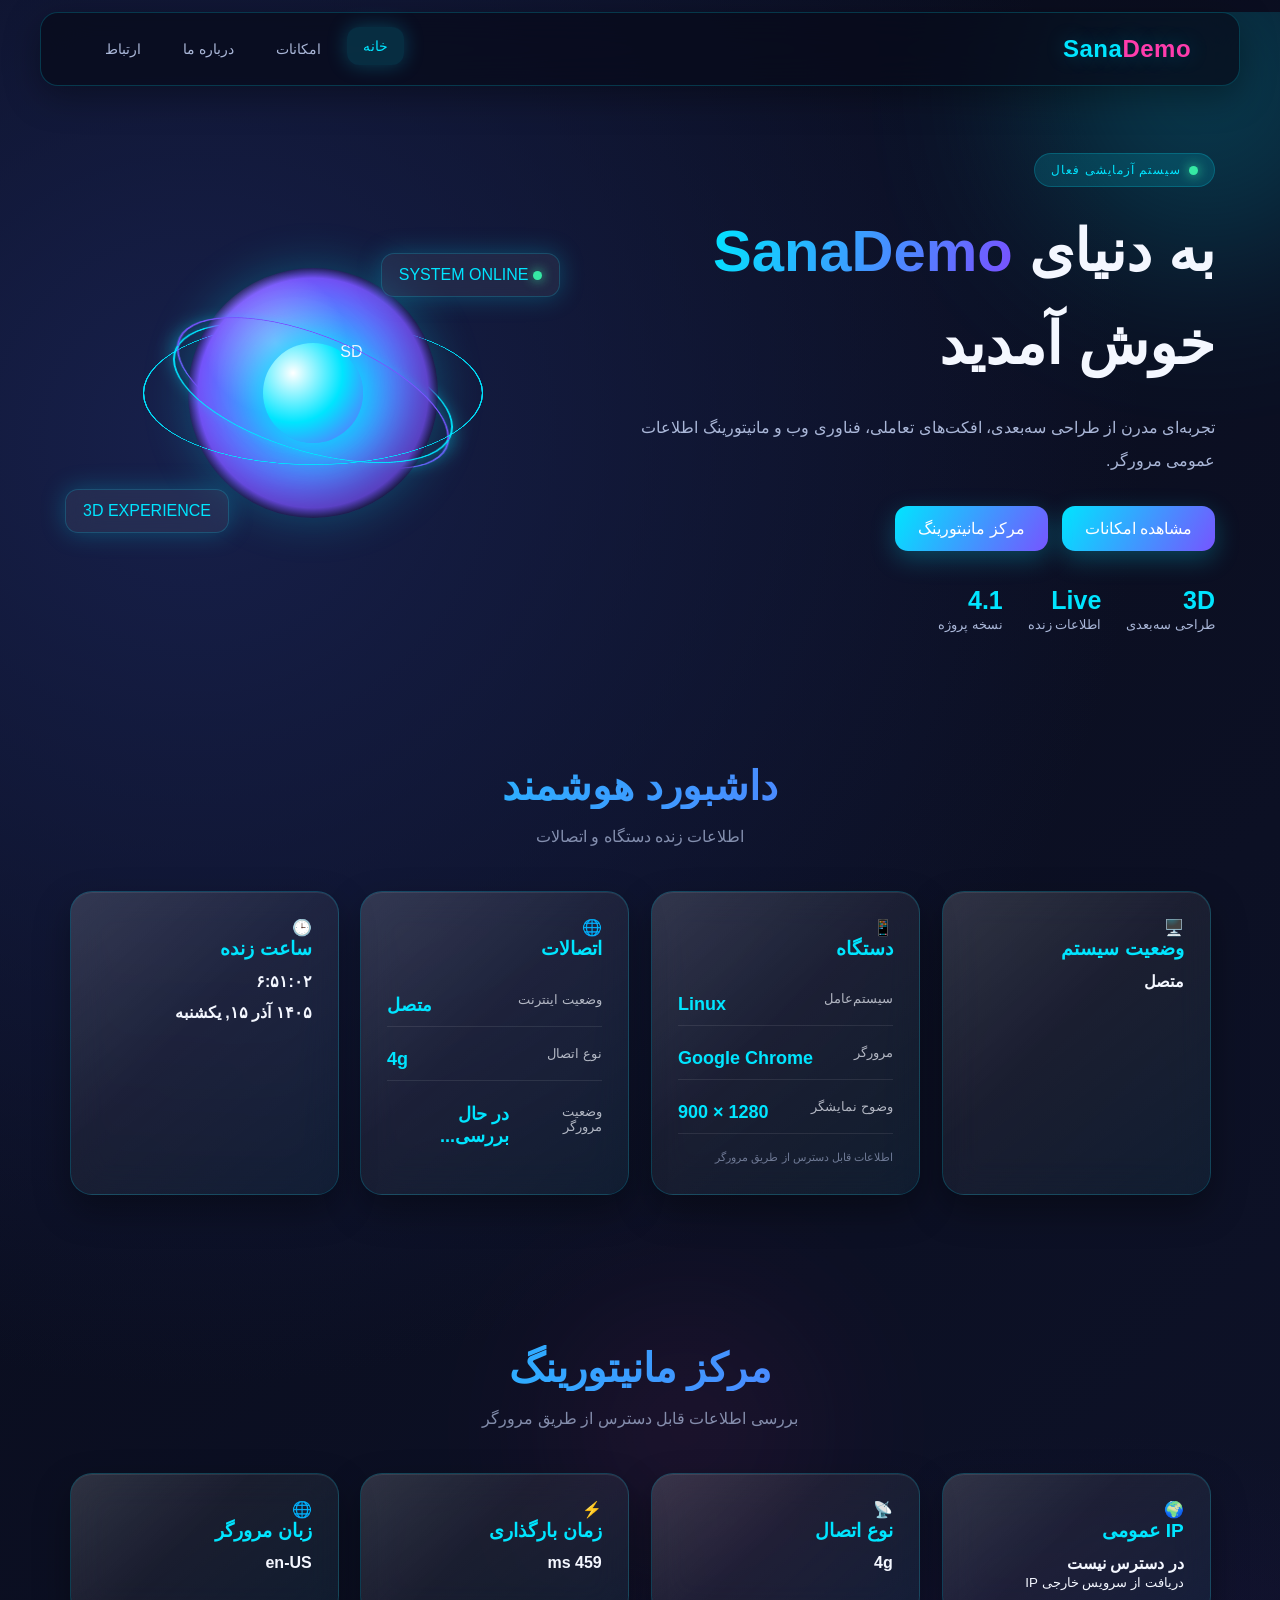
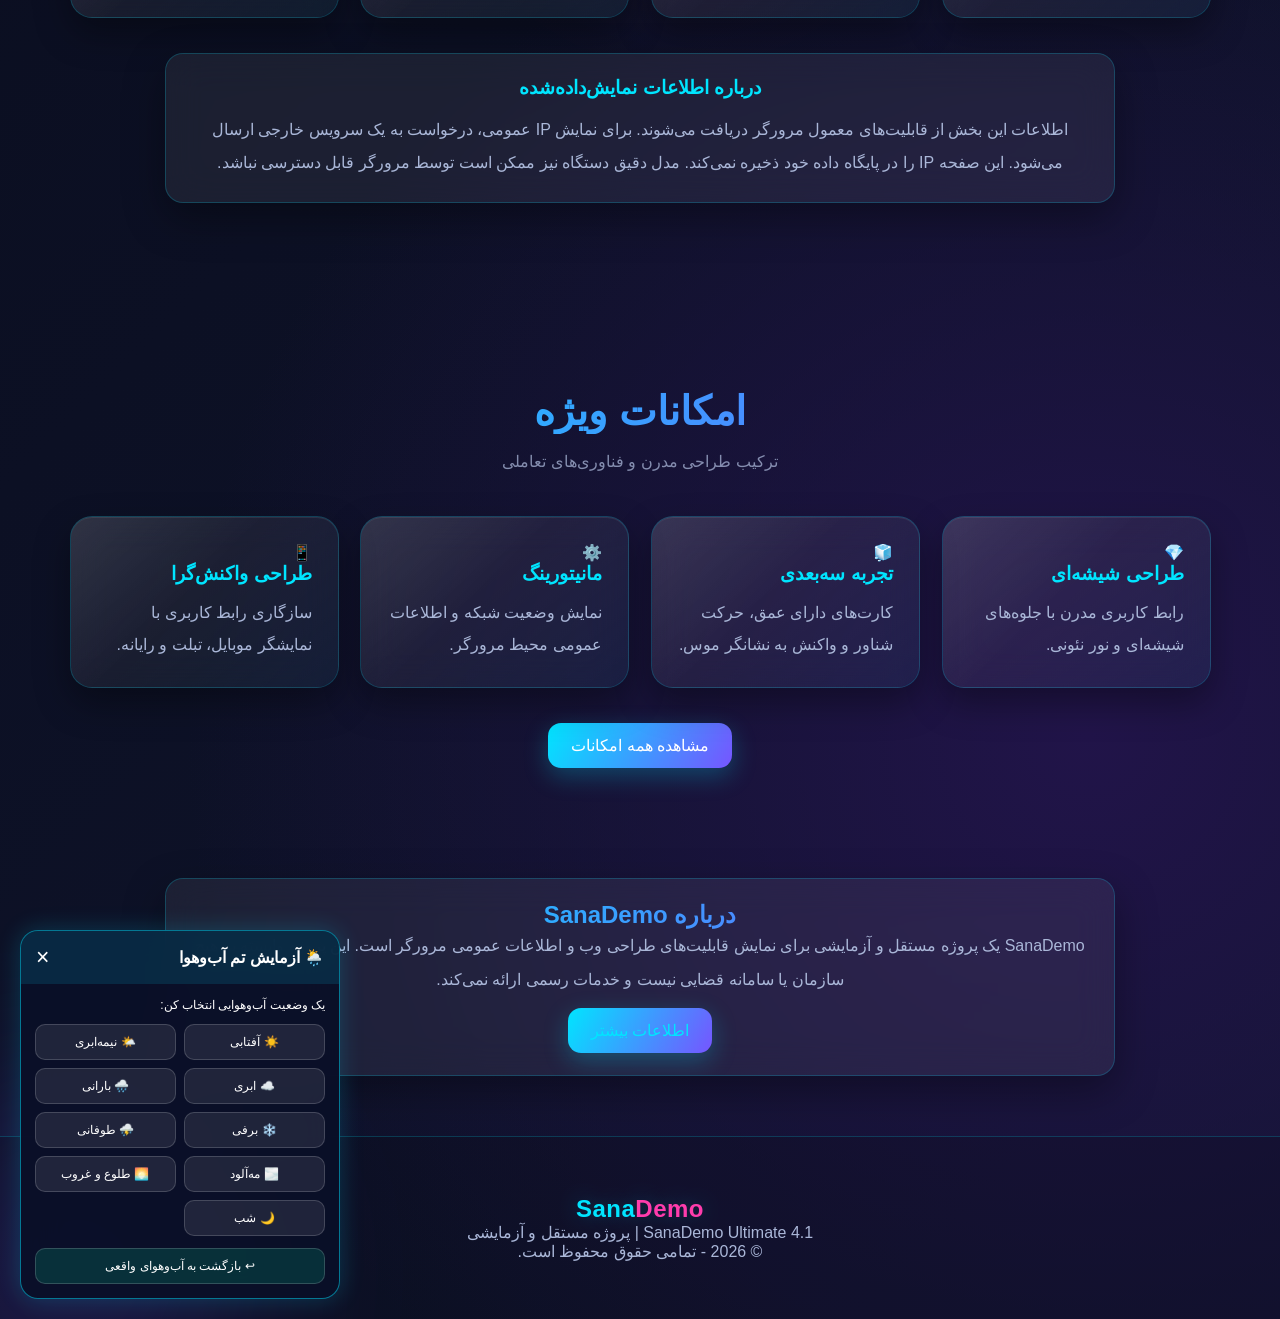
==== commit f3855f26: "Update project version to 4.1 and enhance monitoring Updated the project version from 4.0 to 4.1 in " ====
--- a/index.html
+++ b/index.html
@@ -6,12 +6,12 @@
     <meta name="viewport" content="width=device-width, initial-scale=1.0">
     <meta name="theme-color" content="#080b1c">
     <meta name="description" content="SanaDemo یک پروژه مستقل و آزمایشی برای نمایش قابلیت‌های وب، اطلاعات مرورگر و مانیتورینگ نمایشی است.">
-    <title>SanaDemo | Ultimate 4.0</title>
+
+    <title>SanaDemo | Ultimate 4.1</title>
 
     <link rel="stylesheet" href="style.css">
 
     <style>
-        /* استایل پایه برای ساختار جدید صفحه */
         .dashboard-section,
         .monitor-section,
         .features-section {
@@ -91,6 +91,26 @@
             overflow-wrap: anywhere;
         }
 
+        .device-info-row,
+        .connection-info-row {
+            display: flex;
+            justify-content: space-between;
+            align-items: center;
+            gap: 12px;
+            padding: 10px 0;
+            border-bottom: 1px solid rgba(255,255,255,.09);
+        }
+
+        .device-info-row:last-child,
+        .connection-info-row:last-child {
+            border-bottom: none;
+        }
+
+        .device-info-row small,
+        .connection-info-row small {
+            opacity: .7;
+        }
+
         .hero-badge {
             display: inline-flex;
             align-items: center;
@@ -117,6 +137,14 @@
         .footer-content {
             text-align: center;
             padding: 28px 15px;
+        }
+
+        @media (max-width: 600px) {
+            .dashboard-grid,
+            .monitor-grid,
+            .features-grid {
+                grid-template-columns: 1fr;
+            }
         }
 
         @media (prefers-reduced-motion: reduce) {
@@ -173,6 +201,7 @@
             <div class="container hero-grid">
 
                 <div class="hero-content">
+
                     <div class="hero-badge">
                         <span class="status-dot"></span>
                         سیستم آزمایشی فعال
@@ -204,23 +233,28 @@
                             <strong>3D</strong>
                             <span>طراحی سه‌بعدی</span>
                         </div>
+
                         <div>
                             <strong>Live</strong>
                             <span>اطلاعات زنده</span>
                         </div>
+
                         <div>
-                            <strong>4.0</strong>
+                            <strong>4.1</strong>
                             <span>نسخه پروژه</span>
                         </div>
                     </div>
+
                 </div>
 
                 <!-- المان سه‌بعدی -->
                 <div class="hero-visual float-3d">
+
                     <div class="hero-orb">
                         <div class="orb-ring ring-one"></div>
                         <div class="orb-ring ring-two"></div>
                         <div class="orb-ring ring-three"></div>
+
                         <div class="orb-core">
                             <span>SD</span>
                         </div>
@@ -234,6 +268,7 @@
                     <div class="floating-label label-two">
                         3D EXPERIENCE
                     </div>
+
                 </div>
 
             </div>
@@ -241,56 +276,119 @@
 
         <!-- داشبورد -->
         <section class="dashboard-section section" id="dashboard">
+
             <div class="container">
 
                 <div class="section-heading">
                     <h2 class="gradient-text">داشبورد هوشمند</h2>
-                    <p>نمایش اطلاعات عمومی و زنده سیستم</p>
+                    <p>اطلاعات زنده دستگاه و اتصالات</p>
                 </div>
 
                 <div class="dashboard-grid">
 
+                    <!-- کارت وضعیت سیستم -->
                     <article class="card dashboard-card">
+
                         <div class="feature-icon">🖥️</div>
+
                         <h3>وضعیت سیستم</h3>
+
                         <span class="info-value" id="site-status">
                             در حال بررسی...
                         </span>
-                    </article>
-
+
+                    </article>
+
+                    <!-- کارت مستقل دستگاه -->
                     <article class="card dashboard-card">
+
                         <div class="feature-icon">📱</div>
-                        <h3>دستگاه و مرورگر</h3>
-                        <span class="info-value" id="dashboard-device">
-                            در حال شناسایی...
-                        </span>
-                    </article>
-
+
+                        <h3>دستگاه</h3>
+
+                        <div class="device-info-row">
+                            <small>سیستم‌عامل</small>
+                            <strong class="info-value" id="dashboard-device">
+                                در حال شناسایی...
+                            </strong>
+                        </div>
+
+                        <div class="device-info-row">
+                            <small>مرورگر</small>
+                            <strong class="info-value" id="browser-info">
+                                در حال شناسایی...
+                            </strong>
+                        </div>
+
+                        <div class="device-info-row">
+                            <small>وضوح نمایشگر</small>
+                            <strong class="info-value" id="screen-resolution">
+                                در حال بررسی...
+                            </strong>
+                        </div>
+
+                        <p style="font-size:11px; opacity:.6; margin-top:12px;">
+                            اطلاعات قابل دسترس از طریق مرورگر
+                        </p>
+
+                    </article>
+
+                    <!-- کارت مستقل اتصالات -->
                     <article class="card dashboard-card">
+
+                        <div class="feature-icon">🌐</div>
+
+                        <h3>اتصالات</h3>
+
+                        <div class="connection-info-row">
+                            <small>وضعیت اینترنت</small>
+                            <strong class="info-value" id="network-status">
+                                در حال بررسی...
+                            </strong>
+                        </div>
+
+                        <div class="connection-info-row">
+                            <small>نوع اتصال</small>
+                            <strong class="info-value" id="connection-type">
+                                در حال بررسی...
+                            </strong>
+                        </div>
+
+                        <div class="connection-info-row">
+                            <small>وضعیت مرورگر</small>
+                            <strong class="info-value" id="site-status">
+                                در حال بررسی...
+                            </strong>
+                        </div>
+
+                    </article>
+
+                    <!-- کارت ساعت -->
+                    <article class="card dashboard-card">
+
                         <div class="feature-icon">🕒</div>
+
                         <h3>ساعت زنده</h3>
+
                         <span class="info-value" id="live-clock">
                             --:--:--
                         </span>
+
                         <span class="info-value" id="live-date">
                             در حال دریافت تاریخ...
                         </span>
-                    </article>
-
-                    <article class="card dashboard-card">
-                        <div class="feature-icon">🌐</div>
-                        <h3>اتصال اینترنت</h3>
-                        <span class="info-value" id="network-status">
-                            در حال بررسی...
-                        </span>
-                    </article>
-
-                </div>
+
+                    </article>
+
+                </div>
+
             </div>
+
         </section>
 
         <!-- مرکز مانیتورینگ -->
         <section class="monitor-section section" id="monitoring">
+
             <div class="container">
 
                 <div class="section-heading">
@@ -303,16 +401,19 @@
                     <article class="card monitor-item">
                         <div class="feature-icon">🌍</div>
                         <h3>IP عمومی</h3>
+
                         <span class="info-value" id="public-ip">
                             در حال بررسی...
                         </span>
+
                         <small>دریافت از سرویس خارجی IP</small>
                     </article>
 
                     <article class="card monitor-item">
                         <div class="feature-icon">📡</div>
                         <h3>نوع اتصال</h3>
-                        <span class="info-value" id="connection-type">
+
+                        <span class="info-value" id="feature-live-connection">
                             نامشخص
                         </span>
                     </article>
@@ -320,6 +421,7 @@
                     <article class="card monitor-item">
                         <div class="feature-icon">⚡</div>
                         <h3>زمان بارگذاری</h3>
+
                         <span class="info-value" id="page-load-time">
                             در حال محاسبه...
                         </span>
@@ -328,6 +430,7 @@
                     <article class="card monitor-item">
                         <div class="feature-icon">🌐</div>
                         <h3>زبان مرورگر</h3>
+
                         <span class="info-value" id="browser-language">
                             در حال بررسی...
                         </span>
@@ -336,20 +439,25 @@
                 </div>
 
                 <div class="info-box card">
-                    <h3>درباره اطلاعات نمایش داده‌شده</h3>
+
+                    <h3>درباره اطلاعات نمایش‌داده‌شده</h3>
+
                     <p>
                         اطلاعات این بخش از قابلیت‌های معمول مرورگر دریافت می‌شوند.
                         برای نمایش IP عمومی، درخواست به یک سرویس خارجی ارسال می‌شود.
                         این صفحه IP را در پایگاه داده خود ذخیره نمی‌کند.
                         مدل دقیق دستگاه نیز ممکن است توسط مرورگر قابل دسترسی نباشد.
                     </p>
+
                 </div>
 
             </div>
+
         </section>
 
         <!-- امکانات -->
         <section class="features-section section" id="features">
+
             <div class="container">
 
                 <div class="section-heading">
@@ -393,47 +501,61 @@
 
                 </div>
 
-                <div class="hero-buttons" style="justify-content:center; margin-top:35px;">
+                <div class="hero-buttons"
+                     style="justify-content:center; margin-top:35px;">
+
                     <a href="features.html" class="btn btn-primary">
                         مشاهده همه امکانات
                     </a>
+
                 </div>
 
             </div>
+
         </section>
 
         <!-- معرفی پروژه -->
         <section class="container">
+
             <div class="info-box card">
+
                 <h2 class="gradient-text">درباره SanaDemo</h2>
+
                 <p>
                     SanaDemo یک پروژه مستقل و آزمایشی برای نمایش قابلیت‌های
                     طراحی وب و اطلاعات عمومی مرورگر است. این پروژه وابسته به
                     هیچ سازمان یا سامانه قضایی نیست و خدمات رسمی ارائه نمی‌کند.
                 </p>
+
                 <a href="about.html" class="btn btn-outline">
                     اطلاعات بیشتر
                 </a>
+
             </div>
+
         </section>
 
     </main>
 
     <!-- فوتر -->
     <footer class="footer">
+
         <div class="container footer-content">
+
             <a href="index.html" class="brand">
                 Sana<span>Demo</span>
             </a>
 
             <p>
-                SanaDemo Ultimate 4.0
+                SanaDemo Ultimate 4.1
                 <span> | </span>
                 پروژه مستقل و آزمایشی
             </p>
 
             <p>© 2026 - تمامی حقوق محفوظ است.</p>
+
         </div>
+
     </footer>
 
     <script src="script.js" defer></script>
--- a/style.css
+++ b/style.css
@@ -1,31 +1,39 @@
 
-/* ==========================================
-   SanaDemo Ultimate 4.0
-   Neon + Glass + Interactive 3D
-========================================== */
-
-/* ---------- ROOT ---------- */
+/* =====================================================
+   SanaDemo Ultimate 3D
+   Dynamic Weather Theme
+   Neon + Glassmorphism + Interactive 3D
+===================================================== */
+
+/* ================= ROOT ================= */
 
 :root {
-    --bg: #080b1c;
-    --bg-light: #111631;
-    --surface: rgba(20, 27, 57, 0.72);
-    --surface-hover: rgba(27, 39, 78, 0.9);
-
-    --cyan: #00f5ff;
-    --blue: #477bff;
-    --purple: #a855f7;
-    --pink: #ff4ecd;
-
-    --text: #f3f6ff;
-    --muted: #a6b0cf;
-
-    --border: rgba(0, 245, 255, 0.2);
-    --glow: 0 0 25px rgba(0, 245, 255, 0.18);
-
-    --radius: 20px;
-    --transition: 0.35s ease;
-}
+    --bg: #080b1a;
+    --bg-secondary: #10152e;
+
+    --primary: #00e5ff;
+    --secondary: #7655ff;
+    --accent: #ff3cac;
+
+    --text: #f4f7ff;
+    --muted: #aab7d8;
+
+    --card-bg: rgba(255,255,255,.065);
+    --card-border: rgba(0,229,255,.2);
+
+    --nav-bg: rgba(8,11,26,.72);
+
+    --glow: rgba(0,229,255,.25);
+    --shadow: rgba(0,0,0,.35);
+
+    --weather-light: rgba(0,229,255,.15);
+    --weather-overlay: rgba(8,11,26,.15);
+
+    --radius: 22px;
+    --transition: .35s ease;
+}
+
+/* ================= RESET ================= */
 
 * {
     margin: 0;
@@ -41,15 +49,20 @@
 body {
     min-height: 100vh;
     overflow-x: hidden;
-    background:
-        radial-gradient(ellipse at 15% 15%, rgba(71, 123, 255, 0.13), transparent 35%),
-        radial-gradient(ellipse at 85% 45%, rgba(168, 85, 247, 0.12), transparent 35%),
-        var(--bg);
-
+
+    font-family: Tahoma, Arial, sans-serif;
     color: var(--text);
-    font-family: Tahoma, Arial, sans-serif;
-    line-height: 1.9;
-    direction: rtl;
+
+    background:
+        radial-gradient(circle at 15% 15%, #17204b 0%, transparent 35%),
+        radial-gradient(circle at 85% 80%, #211449 0%, transparent 35%),
+        linear-gradient(135deg, var(--bg), var(--bg-secondary));
+
+    transition:
+        background 1.2s ease,
+        color .8s ease;
+
+    perspective: 1200px;
 }
 
 a {
@@ -58,22 +71,273 @@
 }
 
 button {
-    font: inherit;
-}
-
-.container {
-    width: min(1150px, 90%);
-    margin-inline: auto;
-}
-
-.section {
-    position: relative;
-    padding: 95px 0;
-    z-index: 1;
-}
-
-
-/* ---------- BACKGROUND EFFECTS ---------- */
+    font-family: inherit;
+}
+
+img {
+    max-width: 100%;
+}
+
+/* ================= WEATHER OVERLAYS ================= */
+
+body::before,
+body::after {
+    content: "";
+    position: fixed;
+    inset: 0;
+    pointer-events: none;
+    z-index: 0;
+    opacity: 0;
+    transition: opacity 1s ease;
+}
+
+body::before {
+    background:
+        radial-gradient(circle at 50% 10%,
+        var(--weather-light),
+        transparent 55%);
+}
+
+body::after {
+    background: var(--weather-overlay);
+}
+
+/* Sunny */
+
+body[data-weather="sunny"] {
+    --primary: #ffd166;
+    --secondary: #ff9f43;
+    --accent: #ffcf56;
+
+    --glow: rgba(255,190,60,.3);
+    --weather-light: rgba(255,190,60,.22);
+
+    background:
+        radial-gradient(circle at 50% 5%, #60451e 0%, transparent 38%),
+        linear-gradient(135deg, #151629, #30233a);
+}
+
+body[data-weather="sunny"]::before {
+    opacity: 1;
+}
+
+/* Partly cloudy */
+
+body[data-weather="partly-cloudy"] {
+    --primary: #7bdff2;
+    --secondary: #6c83d9;
+    --accent: #ffe08a;
+
+    --weather-light: rgba(100,180,255,.2);
+
+    background:
+        radial-gradient(circle at 70% 10%, #243d67, transparent 40%),
+        linear-gradient(135deg, #101b31, #202b49);
+}
+
+body[data-weather="partly-cloudy"]::before {
+    opacity: 1;
+}
+
+/* Cloudy */
+
+body[data-weather="cloudy"] {
+    --primary: #9bb7d4;
+    --secondary: #657b99;
+    --accent: #c6d3e0;
+
+    --glow: rgba(140,180,220,.2);
+    --weather-light: rgba(130,160,190,.17);
+
+    background:
+        radial-gradient(circle at 50% 0%, #35465e, transparent 48%),
+        linear-gradient(135deg, #111827, #252f40);
+}
+
+body[data-weather="cloudy"]::before {
+    opacity: 1;
+}
+
+/* Rain */
+
+body[data-weather="rainy"] {
+    --primary: #42c8ff;
+    --secondary: #4169e1;
+    --accent: #79aaff;
+
+    --glow: rgba(40,150,255,.3);
+    --weather-light: rgba(25,120,220,.18);
+
+    background:
+        radial-gradient(circle at 20% 10%, #183b65, transparent 40%),
+        linear-gradient(135deg, #071525, #102b49);
+}
+
+body[data-weather="rainy"]::before {
+    opacity: 1;
+    background:
+        repeating-linear-gradient(
+            110deg,
+            transparent 0 35px,
+            rgba(100,190,255,.12) 36px,
+            transparent 38px
+        );
+
+    animation: rainMove .7s linear infinite;
+}
+
+@keyframes rainMove {
+    from {
+        background-position: 0 0;
+    }
+
+    to {
+        background-position: -40px 100px;
+    }
+}
+
+/* Snow */
+
+body[data-weather="snowy"] {
+    --primary: #b9ecff;
+    --secondary: #8caeea;
+    --accent: #ffffff;
+
+    --glow: rgba(160,225,255,.35);
+    --weather-light: rgba(200,240,255,.2);
+
+    background:
+        radial-gradient(circle at 50% 0%, #314b72, transparent 45%),
+        linear-gradient(135deg, #0c1b32, #1b3150);
+}
+
+body[data-weather="snowy"]::before {
+    opacity: 1;
+
+    background-image:
+        radial-gradient(circle, rgba(255,255,255,.9) 1.5px, transparent 2px),
+        radial-gradient(circle, rgba(200,235,255,.8) 2px, transparent 3px),
+        radial-gradient(circle, rgba(255,255,255,.65) 1px, transparent 2px);
+
+    background-size:
+        90px 90px,
+        140px 140px,
+        65px 65px;
+
+    animation: snowFall 12s linear infinite;
+}
+
+@keyframes snowFall {
+    from {
+        background-position: 0 -100px, 40px -150px, 20px -80px;
+    }
+
+    to {
+        background-position: 40px 100vh, -30px 100vh, 80px 100vh;
+    }
+}
+
+/* Storm */
+
+body[data-weather="stormy"] {
+    --primary: #b69cff;
+    --secondary: #7448d8;
+    --accent: #d6c6ff;
+
+    --glow: rgba(140,80,255,.3);
+    --weather-light: rgba(120,70,220,.16);
+
+    background:
+        radial-gradient(circle at 50% 0%, #382354, transparent 45%),
+        linear-gradient(135deg, #080817, #17122d);
+}
+
+body[data-weather="stormy"]::before {
+    opacity: 1;
+    animation: stormFlash 8s infinite;
+}
+
+@keyframes stormFlash {
+    0%, 88%, 91%, 100% {
+        opacity: .15;
+    }
+
+    89%, 90% {
+        opacity: .85;
+    }
+}
+
+/* Fog */
+
+body[data-weather="foggy"] {
+    --primary: #b7c7d8;
+    --secondary: #8196a9;
+    --accent: #dce7ee;
+
+    --weather-light: rgba(210,225,235,.18);
+
+    background:
+        linear-gradient(135deg, #202d3b, #3a4857);
+}
+
+body[data-weather="foggy"]::before {
+    opacity: 1;
+    background:
+        linear-gradient(110deg,
+        transparent,
+        rgba(220,235,245,.12),
+        transparent);
+
+    animation: fogMove 12s ease-in-out infinite alternate;
+}
+
+@keyframes fogMove {
+    from {
+        transform: translateX(-15%);
+    }
+
+    to {
+        transform: translateX(15%);
+    }
+}
+
+/* Sunrise */
+
+body[data-weather="sunrise"] {
+    --primary: #ffb36b;
+    --secondary: #ff6b8a;
+    --accent: #ffd6a5;
+
+    --weather-light: rgba(255,140,100,.25);
+
+    background:
+        radial-gradient(circle at 50% 0%, #743c54, transparent 48%),
+        linear-gradient(135deg, #20152d, #492c4b);
+}
+
+body[data-weather="sunrise"]::before {
+    opacity: 1;
+}
+
+/* Night */
+
+body[data-weather="night"] {
+    --primary: #9cafff;
+    --secondary: #6657c9;
+    --accent: #d0d5ff;
+
+    --weather-light: rgba(120,130,255,.15);
+
+    background:
+        radial-gradient(circle at 80% 10%, #252a62, transparent 40%),
+        linear-gradient(135deg, #070a20, #151735);
+}
+
+body[data-weather="night"]::before {
+    opacity: 1;
+}
+
+/* ================= BACKGROUND EFFECTS ================= */
 
 .background-effects {
     position: fixed;
@@ -85,31 +349,37 @@
 
 .bg-orb {
     position: absolute;
-    width: 320px;
-    height: 320px;
+    width: 350px;
+    height: 350px;
     border-radius: 50%;
-    filter: blur(100px);
-    opacity: 0.25;
+    filter: blur(90px);
+    opacity: .2;
+
     animation: orbFloat 12s ease-in-out infinite alternate;
+
+    transition: background 1s ease;
 }
 
 .orb-one {
-    top: 5%;
+    top: -100px;
     right: -100px;
-    background: var(--cyan);
+    background: var(--primary);
 }
 
 .orb-two {
+    bottom: -130px;
+    left: -100px;
+    background: var(--secondary);
+    animation-delay: -4s;
+}
+
+.orb-three {
     top: 45%;
-    left: -120px;
-    background: var(--purple);
-    animation-delay: -4s;
-}
-
-.orb-three {
-    bottom: -100px;
-    right: 40%;
-    background: var(--blue);
+    left: 45%;
+    width: 220px;
+    height: 220px;
+    background: var(--accent);
+    opacity: .1;
     animation-delay: -7s;
 }
 
@@ -119,165 +389,169 @@
     }
 
     to {
-        transform: translate3d(45px, -55px, 0) scale(1.2);
-    }
-}
-
-
-/* ---------- NAVBAR ---------- */
+        transform: translate3d(60px, -70px, 0) scale(1.2);
+    }
+}
+
+/* ================= CONTAINER ================= */
+
+.container {
+    width: min(1150px, 92%);
+    margin: auto;
+    position: relative;
+    z-index: 1;
+}
+
+/* ================= NAVBAR ================= */
 
 .navbar {
     position: sticky;
-    top: 0;
+    top: 12px;
     z-index: 1000;
-    background: rgba(8, 11, 28, 0.78);
-    border-bottom: 1px solid rgba(0, 245, 255, 0.13);
-    backdrop-filter: blur(18px);
-    -webkit-backdrop-filter: blur(18px);
+
+    width: min(1200px, 94%);
+    margin: 12px auto;
+
+    border: 1px solid var(--card-border);
+    border-radius: 18px;
+
+    background: var(--nav-bg);
+    backdrop-filter: blur(22px);
+    -webkit-backdrop-filter: blur(22px);
+
+    box-shadow: 0 10px 35px var(--shadow);
+
+    transition:
+        background 1s ease,
+        border-color 1s ease,
+        box-shadow 1s ease;
 }
 
 .nav-content {
-    min-height: 78px;
     display: flex;
     align-items: center;
     justify-content: space-between;
-    gap: 25px;
+    gap: 20px;
+    min-height: 72px;
 }
 
 .brand {
-    font-size: 27px;
+    font-size: 24px;
     font-weight: 900;
-    letter-spacing: -1px;
-    color: white;
-    text-shadow: 0 0 15px rgba(0, 245, 255, 0.2);
-}
-
-.brand span,
-.footer h3 span {
-    color: var(--cyan);
+    color: var(--primary);
+    letter-spacing: .5px;
+
+    text-shadow: 0 0 20px var(--glow);
+}
+
+.brand span {
+    color: var(--accent);
 }
 
 .nav-links {
     display: flex;
     align-items: center;
-    gap: 12px;
+    gap: 10px;
 }
 
 .nav-links a {
+    padding: 11px 16px;
+    border-radius: 12px;
+
     color: var(--muted);
     font-size: 14px;
-    padding: 9px 15px;
-    border-radius: 10px;
+
     transition: var(--transition);
 }
 
 .nav-links a:hover,
 .nav-links a.active {
-    color: var(--cyan);
-    background: rgba(0, 245, 255, 0.08);
-    box-shadow: inset 0 0 15px rgba(0, 245, 255, 0.05);
-}
-
-
-/* ---------- MOBILE MENU BUTTON ---------- */
+    color: var(--primary);
+    background: var(--weather-light);
+
+    box-shadow: 0 0 20px var(--glow);
+    transform: translateY(-3px);
+}
 
 .menu-toggle {
     display: none;
-    width: 44px;
-    height: 44px;
-    padding: 10px;
-    border: 1px solid var(--border);
-    border-radius: 12px;
-    background: rgba(0, 245, 255, 0.08);
+
+    border: 1px solid var(--card-border);
+    background: var(--card-bg);
+    color: var(--primary);
+
+    font-size: 25px;
+    padding: 7px 12px;
+    border-radius: 10px;
+
     cursor: pointer;
-    flex-direction: column;
-    justify-content: center;
-    align-items: center;
-    gap: 5px;
-    z-index: 1001;
-}
-
-.menu-toggle span {
-    display: block;
-    width: 22px;
-    height: 2px;
-    border-radius: 5px;
-    background: var(--cyan);
-    transition: transform 0.3s ease, opacity 0.3s ease;
-}
-
-.menu-toggle[aria-expanded="true"] span:first-child {
-    transform: translateY(7px) rotate(45deg);
-}
-
-.menu-toggle[aria-expanded="true"] span:nth-child(2) {
-    opacity: 0;
-}
-
-.menu-toggle[aria-expanded="true"] span:last-child {
-    transform: translateY(-7px) rotate(-45deg);
-}
-
-
-/* ---------- HERO ---------- */
+}
+
+/* ================= HERO ================= */
 
 .hero {
-    min-height: 620px;
-    display: flex;
-    align-items: center;
-    padding-top: 75px;
-    padding-bottom: 75px;
+    padding: 90px 0 65px;
 }
 
 .hero-grid {
     display: grid;
-    grid-template-columns: 1.1fr 0.9fr;
+    grid-template-columns: 1.1fr .9fr;
     align-items: center;
-    gap: 55px;
+    gap: 50px;
 }
 
 .hero-content {
-    position: relative;
-    z-index: 2;
-}
-
-.hero-badge,
-.section-eyebrow {
+    animation: heroEnter 1s ease both;
+}
+
+@keyframes heroEnter {
+    from {
+        opacity: 0;
+        transform: translateY(35px);
+    }
+
+    to {
+        opacity: 1;
+        transform: translateY(0);
+    }
+}
+
+.hero-badge {
     display: inline-block;
-    color: var(--cyan);
+
+    padding: 9px 16px;
+    border-radius: 30px;
+
+    color: var(--primary);
+    background: var(--weather-light);
+    border: 1px solid var(--card-border);
+
     font-size: 12px;
-    font-weight: bold;
-    letter-spacing: 2px;
+    letter-spacing: 1px;
     margin-bottom: 18px;
 }
 
-.hero-badge {
-    padding: 8px 15px;
-    border: 1px solid var(--border);
-    border-radius: 30px;
-    background: rgba(0, 245, 255, 0.06);
-    box-shadow: var(--glow);
-}
-
 .hero h1 {
-    font-size: clamp(34px, 5vw, 57px);
-    line-height: 1.5;
-    font-weight: 900;
-    margin-bottom: 18px;
+    font-size: clamp(32px, 5vw, 58px);
+    line-height: 1.6;
+    margin-bottom: 20px;
 }
 
 .gradient-text {
     background: linear-gradient(
-        90deg,
-        var(--cyan),
-        var(--blue),
-        var(--pink)
+        110deg,
+        var(--primary),
+        var(--secondary),
+        var(--accent)
     );
+
     background-size: 200% auto;
+
+    -webkit-background-clip: text;
+    background-clip: text;
     color: transparent;
-    background-clip: text;
-    -webkit-background-clip: text;
-    animation: gradientMove 5s linear infinite;
+
+    animation: gradientMove 6s linear infinite;
 }
 
 @keyframes gradientMove {
@@ -286,313 +560,323 @@
     }
 }
 
-.hero-content > p {
-    max-width: 570px;
+.hero p {
     color: var(--muted);
-    font-size: 16px;
-    margin-bottom: 30px;
+    line-height: 2.1;
+    max-width: 650px;
 }
 
 .hero-buttons {
     display: flex;
     flex-wrap: wrap;
-    gap: 13px;
-    margin-bottom: 38px;
-}
-
-.btn {
+    gap: 14px;
+    margin-top: 28px;
+}
+
+.hero-stats {
+    display: flex;
+    flex-wrap: wrap;
+    gap: 25px;
+    margin-top: 35px;
+}
+
+.hero-stats strong {
+    display: block;
+    color: var(--primary);
+    font-size: 25px;
+}
+
+.hero-stats span {
+    color: var(--muted);
+    font-size: 13px;
+}
+
+/* ================= BUTTONS ================= */
+
+.btn,
+.hero-buttons a {
     display: inline-flex;
     align-items: center;
     justify-content: center;
-    padding: 12px 23px;
-    border-radius: 12px;
-    font-size: 14px;
-    font-weight: bold;
+
+    padding: 13px 23px;
+    border-radius: 13px;
+
+    color: white;
+    background: linear-gradient(
+        120deg,
+        var(--primary),
+        var(--secondary)
+    );
+
+    box-shadow: 0 8px 25px var(--glow);
+
     transition: var(--transition);
 }
 
-.btn-primary {
-    color: #06101b;
-    background: linear-gradient(110deg, var(--cyan), #70dfff);
-    box-shadow: 0 0 25px rgba(0, 245, 255, 0.2);
-}
-
-.btn-primary:hover {
-    transform: translateY(-4px);
-    box-shadow: 0 0 35px rgba(0, 245, 255, 0.45);
-}
-
-.btn-secondary {
-    color: var(--text);
-    border: 1px solid var(--border);
-    background: rgba(255, 255, 255, 0.04);
-}
-
-.btn-secondary:hover {
-    color: var(--cyan);
-    border-color: var(--cyan);
-    transform: translateY(-4px);
-}
-
-.hero-stats {
-    display: flex;
-    flex-wrap: wrap;
-    gap: 35px;
-}
-
-.hero-stats div {
-    display: flex;
-    flex-direction: column;
-}
-
-.hero-stats strong {
-    color: var(--cyan);
-    font-size: 23px;
-}
-
-.hero-stats span {
-    color: var(--muted);
-    font-size: 12px;
-}
-
-
-/* ---------- 3D HERO VISUAL ---------- */
+.btn:hover,
+.hero-buttons a:hover {
+    transform: translateY(-5px) scale(1.04);
+    box-shadow: 0 12px 35px var(--glow);
+}
+
+/* ================= 3D HERO VISUAL ================= */
 
 .hero-visual {
     position: relative;
-    min-height: 400px;
-    display: flex;
-    justify-content: center;
-    align-items: center;
-    perspective: 1000px;
-    transform-style: preserve-3d;
-}
-
-.float-3d {
-    animation: heroFloat 6s ease-in-out infinite;
-}
-
-@keyframes heroFloat {
-    0%, 100% {
-        transform: translateY(0) rotateY(-5deg);
-    }
-
-    50% {
-        transform: translateY(-18px) rotateY(5deg);
-    }
-}
-
-.hero-orb {
-    position: relative;
-    width: 250px;
-    height: 250px;
-    display: flex;
-    justify-content: center;
-    align-items: center;
-    transform-style: preserve-3d;
-}
-
-.orb-ring {
-    position: absolute;
-    inset: 0;
-    border: 2px solid rgba(0, 245, 255, 0.65);
-    border-radius: 50%;
-    box-shadow: 0 0 25px rgba(0, 245, 255, 0.15);
-}
-
-.ring-one {
-    transform: rotateX(70deg);
-    animation: ringRotate 8s linear infinite;
-}
-
-.ring-two {
-    transform: rotateY(70deg);
-    border-color: rgba(168, 85, 247, 0.75);
-    animation: ringRotateReverse 10s linear infinite;
-}
-
-.ring-three {
-    transform: rotateX(60deg) rotateY(55deg);
-    border-color: rgba(255, 78, 205, 0.7);
-    animation: ringRotate 12s linear infinite;
-}
-
-@keyframes ringRotate {
-    from {
-        transform: rotateX(70deg) rotateZ(0deg);
-    }
-
-    to {
-        transform: rotateX(70deg) rotateZ(360deg);
-    }
-}
-
-@keyframes ringRotateReverse {
-    from {
-        transform: rotateY(70deg) rotateZ(360deg);
-    }
-
-    to {
-        transform: rotateY(70deg) rotateZ(0deg);
-    }
-}
-
-.orb-core {
-    width: 120px;
-    height: 120px;
+    min-height: 350px;
+
     display: flex;
     align-items: center;
     justify-content: center;
+
+    transform-style: preserve-3d;
+    transition: transform .2s ease-out;
+}
+
+.hero-orb {
+    position: relative;
+
+    width: 250px;
+    height: 250px;
+
+    display: flex;
+    align-items: center;
+    justify-content: center;
+
     border-radius: 50%;
-    background: radial-gradient(circle at 35% 30%, #274e80, #10152e 70%);
-    border: 2px solid var(--cyan);
+
+    background:
+        radial-gradient(circle at 35% 30%,
+        rgba(255,255,255,.35),
+        transparent 30%),
+        radial-gradient(circle at center,
+        var(--primary),
+        var(--secondary) 65%,
+        transparent 72%);
+
     box-shadow:
-        0 0 25px rgba(0, 245, 255, 0.5),
-        inset 0 0 30px rgba(0, 245, 255, 0.2);
-    transform: translateZ(45px);
-}
-
-.orb-core span {
-    font-size: 55px;
-    font-weight: 900;
-    color: var(--cyan);
-    text-shadow: 0 0 20px var(--cyan);
+        0 0 45px var(--glow),
+        inset -20px -20px 45px rgba(0,0,0,.3);
+
+    animation: floating3D 6s ease-in-out infinite;
+
+    transform-style: preserve-3d;
+}
+
+.hero-orb::before,
+.hero-orb::after {
+    content: "";
+    position: absolute;
+    inset: -20px;
+
+    border: 2px solid var(--primary);
+    border-radius: 50%;
+
+    transform: rotateX(65deg) rotateY(15deg);
+    box-shadow: 0 0 20px var(--glow);
+}
+
+.hero-orb::after {
+    transform: rotateX(-65deg) rotateY(-20deg);
+    border-color: var(--secondary);
+}
+
+.orb-ring {
+    position: absolute;
+    inset: -45px;
+
+    border: 1px solid var(--primary);
+    border-radius: 50%;
+
+    transform: rotateX(65deg);
+    animation: ringRotate 12s linear infinite;
+}
+
+.orb-core {
+    width: 100px;
+    height: 100px;
+    border-radius: 50%;
+
+    background: radial-gradient(
+        circle at 30% 30%,
+        white,
+        var(--primary),
+        var(--secondary)
+    );
+
+    box-shadow: 0 0 45px var(--primary);
+    transform: translateZ(55px);
+}
+
+@keyframes floating3D {
+    0%, 100% {
+        transform: translateY(0) rotateY(0deg);
+    }
+
+    50% {
+        transform: translateY(-20px) rotateY(12deg);
+    }
+}
+
+@keyframes ringRotate {
+    to {
+        transform: rotateX(65deg) rotateZ(360deg);
+    }
 }
 
 .floating-label {
     position: absolute;
-    padding: 10px 17px;
-    border: 1px solid var(--border);
-    border-radius: 12px;
-    background: rgba(15, 23, 50, 0.85);
-    backdrop-filter: blur(12px);
-    color: var(--text);
-    font-size: 12px;
-    box-shadow: var(--glow);
-    animation: labelFloat 4s ease-in-out infinite;
-}
-
-.floating-label span {
-    color: var(--cyan);
-}
-
-.label-one {
-    top: 55px;
+    padding: 12px 17px;
+
+    border: 1px solid var(--card-border);
+    border-radius: 13px;
+
+    background: var(--card-bg);
+    backdrop-filter: blur(15px);
+
+    color: var(--primary);
+
+    box-shadow: 0 0 25px var(--glow);
+
+    animation: labelFloat 5s ease-in-out infinite;
+}
+
+.floating-label:nth-child(2) {
+    top: 10%;
     right: 0;
 }
 
-.label-two {
-    bottom: 55px;
+.floating-label:nth-child(3) {
+    bottom: 10%;
     left: 0;
     animation-delay: -2s;
 }
 
 @keyframes labelFloat {
-    0%, 100% {
-        transform: translateY(0);
-    }
-
     50% {
-        transform: translateY(-12px);
-    }
-}
-
-
-/* ---------- SECTION TITLES ---------- */
-
-.section-title {
+        transform: translateY(-15px) translateZ(30px);
+    }
+}
+
+/* ================= SECTIONS ================= */
+
+.section {
+    padding: 55px 0;
+}
+
+.section-heading {
     text-align: center;
-    margin-bottom: 42px;
-}
-
-.section-title h2 {
-    font-size: clamp(25px, 4vw, 36px);
-    margin-bottom: 8px;
-}
-
-.section-title p {
+    margin-bottom: 35px;
+}
+
+.section-heading h2 {
+    font-size: clamp(24px, 4vw, 35px);
+    margin-bottom: 12px;
+}
+
+.section-heading p {
     color: var(--muted);
-    font-size: 14px;
-}
-
-
-/* ---------- GLASS CARDS ---------- */
-
-.card {
+    line-height: 2;
+}
+
+/* ================= GRID ================= */
+
+.dashboard-grid,
+.monitor-grid,
+.features-grid,
+.features-page-grid {
+    display: grid;
+    grid-template-columns: repeat(auto-fit, minmax(220px, 1fr));
+    gap: 22px;
+}
+
+/* ================= 3D CARDS ================= */
+
+.card,
+.dashboard-card,
+.monitor-item {
     position: relative;
     overflow: hidden;
-    border: 1px solid var(--border);
+
+    padding: 26px;
+
     border-radius: var(--radius);
-    background: var(--surface);
+    border: 1px solid var(--card-border);
+
+    background:
+        linear-gradient(
+            145deg,
+            rgba(255,255,255,.09),
+            rgba(255,255,255,.025)
+        );
+
     backdrop-filter: blur(18px);
     -webkit-backdrop-filter: blur(18px);
-    box-shadow: 0 15px 45px rgba(0, 0, 0, 0.16);
+
+    box-shadow:
+        0 15px 35px var(--shadow),
+        inset 0 1px 0 rgba(255,255,255,.08);
+
+    transform-style: preserve-3d;
+
     transition:
-        border-color var(--transition),
-        background var(--transition),
-        box-shadow var(--transition),
-        transform var(--transition);
-}
-
-.card::before {
+        transform .25s ease,
+        border-color .8s ease,
+        background 1s ease,
+        box-shadow .8s ease;
+
+    animation: cardFloat 7s ease-in-out infinite;
+}
+
+.card:nth-child(2n),
+.dashboard-card:nth-child(2n) {
+    animation-delay: -3s;
+}
+
+.card::before,
+.dashboard-card::before,
+.monitor-item::before {
     content: "";
+
     position: absolute;
-    top: -100%;
-    left: -50%;
-    width: 200%;
-    height: 100%;
-    background: linear-gradient(
-        transparent,
-        rgba(0, 245, 255, 0.06),
-        transparent
+    inset: -1px;
+
+    background: radial-gradient(
+        circle at var(--mouse-x, 50%) var(--mouse-y, 50%),
+        var(--glow),
+        transparent 45%
     );
-    transform: rotate(20deg);
-    transition: top 0.7s ease;
+
+    opacity: 0;
+    transition: opacity .3s ease;
     pointer-events: none;
 }
 
-.card:hover::before {
-    top: 150%;
-}
-
-.card:hover {
-    border-color: rgba(0, 245, 255, 0.65);
-    background: var(--surface-hover);
+.card:hover::before,
+.dashboard-card:hover::before,
+.monitor-item:hover::before {
+    opacity: 1;
+}
+
+.card:hover,
+.dashboard-card:hover,
+.monitor-item:hover {
+    transform: translateY(-13px) scale(1.035);
+
+    border-color: var(--primary);
+
     box-shadow:
-        0 15px 45px rgba(0, 0, 0, 0.25),
-        0 0 25px rgba(0, 245, 255, 0.12);
-}
-
-
-/* ---------- DASHBOARD ---------- */
-
-.dashboard-grid {
-    display: grid;
-    grid-template-columns: repeat(4, 1fr);
-    gap: 20px;
-}
-
-.dashboard-card {
-    min-height: 190px;
-    padding: 25px 20px;
-    display: flex;
-    flex-direction: column;
-    align-items: flex-start;
-    gap: 8px;
-    transform-style: preserve-3d;
-    animation: cardFloat 5s ease-in-out infinite;
-}
-
-.dashboard-card:nth-child(2) {
-    animation-delay: -1s;
-}
-
-.dashboard-card:nth-child(3) {
-    animation-delay: -2s;
-}
-
-.dashboard-card:nth-child(4) {
-    animation-delay: -3s;
+        0 25px 55px var(--shadow),
+        0 0 30px var(--glow);
+}
+
+.card > *,
+.dashboard-card > *,
+.monitor-item > * {
+    position: relative;
+    z-index: 1;
+    transform: translateZ(18px);
 }
 
 @keyframes cardFloat {
@@ -601,550 +885,366 @@
     }
 
     50% {
-        translate: 0 -6px;
-    }
-}
-
-.dashboard-icon {
-    width: 45px;
-    height: 45px;
-    display: grid;
-    place-items: center;
-    border-radius: 13px;
-    background: rgba(0, 245, 255, 0.1);
-    font-size: 22px;
-    margin-bottom: 5px;
-}
-
-.dashboard-card > span {
+        translate: 0 -5px;
+    }
+}
+
+.card h3,
+.dashboard-card h3,
+.monitor-item h3 {
+    margin-bottom: 12px;
+    color: var(--primary);
+    font-size: 19px;
+}
+
+.card p,
+.dashboard-card p,
+.monitor-item p {
     color: var(--muted);
-    font-size: 13px;
-}
-
-.dashboard-card strong {
-    color: var(--cyan);
-    font-size: 20px;
-    overflow-wrap: anywhere;
-}
-
-.dashboard-card small {
+    line-height: 2;
+}
+
+.card-icon {
+    font-size: 35px;
+    margin-bottom: 17px;
+    filter: drop-shadow(0 0 12px var(--glow));
+}
+
+/* ================= DASHBOARD ================= */
+
+.dashboard-card {
+    min-height: 175px;
+}
+
+.dashboard-card strong,
+.monitor-item strong {
+    color: var(--primary);
+    font-size: 18px;
+}
+
+/* ================= MONITOR ================= */
+
+.monitor-item {
+    min-height: 145px;
+}
+
+/* ================= WEATHER CARD ================= */
+
+.weather-card {
+    cursor: pointer;
+    min-height: 260px;
+}
+
+.weather-card .weather-icon {
+    font-size: 52px;
+    filter: drop-shadow(0 0 20px var(--glow));
+}
+
+.weather-temperature {
+    color: var(--primary);
+    font-size: 40px;
+    font-weight: bold;
+    margin: 12px 0;
+    text-shadow: 0 0 20px var(--glow);
+}
+
+.weather-action {
+    border: 1px solid var(--card-border);
+    background: linear-gradient(120deg, var(--primary), var(--secondary));
+    color: #fff;
+    border-radius: 12px;
+    padding: 12px 20px;
+    cursor: pointer;
+    transition: var(--transition);
+}
+
+.weather-action:hover {
+    transform: translateY(-4px) scale(1.04);
+    box-shadow: 0 0 25px var(--glow);
+}
+
+.weather-panel {
+    position: relative;
+    z-index: 2;
+
+    padding: 28px;
+    margin-top: 25px;
+
+    border: 1px solid var(--card-border);
+    border-radius: var(--radius);
+
+    background: rgba(10,15,35,.82);
+    backdrop-filter: blur(22px);
+
+    box-shadow: 0 20px 50px var(--shadow);
+}
+
+.weather-detail,
+.forecast-item {
+    border: 1px solid var(--card-border);
+    background: var(--card-bg);
+    backdrop-filter: blur(12px);
+    border-radius: 15px;
+    transition: var(--transition);
+}
+
+.weather-detail:hover,
+.forecast-item:hover {
+    transform: translateY(-6px);
+    box-shadow: 0 0 20px var(--glow);
+}
+
+.weather-note {
     color: var(--muted);
-    font-size: 11px;
-}
-
-
-/* ---------- MONITORING ---------- */
-
-.monitor-panel {
-    padding: 30px;
-}
-
-.monitor-header {
-    display: flex;
-    justify-content: space-between;
-    align-items: center;
-    gap: 15px;
-    margin-bottom: 28px;
-}
-
-.monitor-header h3 {
-    font-size: 21px;
-    margin-bottom: 5px;
-}
-
-.monitor-header p {
+    line-height: 2;
+}
+
+/* ================= INFO BOX ================= */
+
+.info-box {
+    padding: 28px;
+
+    border: 1px solid var(--card-border);
+    border-radius: var(--radius);
+
+    background: var(--card-bg);
+    backdrop-filter: blur(18px);
+
+    box-shadow: 0 15px 40px var(--shadow);
+}
+
+.info-box h3 {
+    color: var(--primary);
+    margin-bottom: 14px;
+}
+
+.info-box p {
     color: var(--muted);
-    font-size: 13px;
-}
-
-.status-indicator {
-    color: #49f5a6;
-    font-size: 13px;
-    white-space: nowrap;
-}
-
-.monitor-grid {
-    display: grid;
-    grid-template-columns: repeat(2, 1fr);
-    gap: 15px;
-}
-
-.monitor-item {
-    position: relative;
-    min-height: 105px;
-    display: flex;
-    flex-direction: column;
-    justify-content: center;
-    gap: 8px;
-    padding: 20px;
-    border: 1px solid rgba(255, 255, 255, 0.08);
-    border-radius: 15px;
-    background: rgba(255, 255, 255, 0.035);
-    transition: var(--transition);
-    transform-style: preserve-3d;
-}
-
-.monitor-item:hover {
-    transform: translateY(-5px);
-    border-color: var(--cyan);
-    background: rgba(0, 245, 255, 0.07);
-    box-shadow: 0 0 20px rgba(0, 245, 255, 0.1);
-}
-
-.monitor-item span {
+    line-height: 2.1;
+}
+
+.info-box a {
+    display: inline-block;
+    margin-top: 12px;
+    color: var(--primary);
+}
+
+/* ================= PAGE HEADER ================= */
+
+.page-header {
+    text-align: center;
+    padding: 70px 0 45px;
+}
+
+.page-header h1 {
+    font-size: clamp(30px, 5vw, 48px);
+    margin-bottom: 15px;
+}
+
+.page-header p {
     color: var(--muted);
-    font-size: 13px;
-}
-
-.monitor-item strong {
-    color: var(--cyan);
-    font-size: 18px;
-    overflow-wrap: anywhere;
-}
-
-.monitor-note {
-    margin-top: 22px;
-    color: var(--muted);
-    font-size: 12px;
-}
-
-
-/* ---------- FEATURES ---------- */
-
-.features-grid {
-    display: grid;
-    grid-template-columns: repeat(4, 1fr);
-    gap: 20px;
-}
-
-.features-grid > .card {
-    min-height: 205px;
-    padding: 25px 20px;
-    transform-style: preserve-3d;
-    animation: featureFloat 6s ease-in-out infinite;
-}
-
-.features-grid > .card:nth-child(2) {
-    animation-delay: -1.5s;
-}
-
-.features-grid > .card:nth-child(3) {
-    animation-delay: -3s;
-}
-
-.features-grid > .card:nth-child(4) {
-    animation-delay: -4.5s;
-}
-
-@keyframes featureFloat {
-    0%, 100% {
-        translate: 0 0;
-    }
-
-    50% {
-        translate: 0 -7px;
-    }
-}
-
-.feature-icon {
+    line-height: 2;
+}
+
+/* ================= REVEAL ================= */
+
+.reveal {
+    opacity: 0;
+    transform: translateY(35px) scale(.97);
+    transition: opacity .8s ease, transform .8s ease;
+}
+
+.reveal.visible {
+    opacity: 1;
+    transform: translateY(0) scale(1);
+}
+
+/* ================= BACK TO TOP ================= */
+
+.back-to-top {
+    position: fixed;
+    bottom: 25px;
+    left: 25px;
+    z-index: 2000;
+
     width: 48px;
     height: 48px;
-    display: grid;
-    place-items: center;
-    margin-bottom: 17px;
-    border-radius: 14px;
-    background: rgba(0, 245, 255, 0.1);
-    font-size: 24px;
-}
-
-.features-grid h3 {
-    font-size: 17px;
-    margin-bottom: 9px;
-}
-
-.features-grid p {
-    color: var(--muted);
-    font-size: 13px;
-}
-
-
-/* ---------- INFO BOX ---------- */
-
-.info-box {
-    padding: 30px;
-    text-align: center;
-    border: 1px solid rgba(168, 85, 247, 0.35);
-    border-radius: var(--radius);
-    background: linear-gradient(
-        120deg,
-        rgba(71, 123, 255, 0.09),
-        rgba(168, 85, 247, 0.1)
-    );
-    box-shadow: 0 0 30px rgba(168, 85, 247, 0.07);
-}
-
-.info-box h3 {
-    margin-bottom: 12px;
-    font-size: 21px;
-}
-
-.info-box p {
-    color: var(--muted);
-    font-size: 14px;
-    margin-bottom: 17px;
-}
-
-.info-box a {
-    display: inline-block;
-    color: var(--cyan);
-    padding: 8px 16px;
-    border: 1px solid var(--border);
-    border-radius: 10px;
+
+    border: 1px solid var(--card-border);
+    border-radius: 15px;
+
+    color: white;
+    background: linear-gradient(120deg, var(--primary), var(--secondary));
+
+    font-size: 25px;
+    cursor: pointer;
+
+    opacity: 0;
+    visibility: hidden;
+
+    transform: translateY(20px);
     transition: var(--transition);
-}
-
-.info-box a:hover {
-    background: rgba(0, 245, 255, 0.1);
-    box-shadow: var(--glow);
-}
-
-
-/* ---------- FOOTER ---------- */
+
+    box-shadow: 0 0 20px var(--glow);
+}
+
+.back-to-top.show {
+    opacity: 1;
+    visibility: visible;
+    transform: translateY(0);
+}
+
+.back-to-top:hover {
+    transform: translateY(-6px) scale(1.1);
+}
+
+/* ================= FOOTER ================= */
 
 .footer {
     position: relative;
     z-index: 1;
-    padding: 45px 0 25px;
+
+    margin-top: 60px;
+    padding: 30px 15px;
+
     text-align: center;
-    border-top: 1px solid rgba(0, 245, 255, 0.15);
-    background: rgba(5, 8, 20, 0.7);
-}
-
-.footer h3 {
-    font-size: 26px;
-    margin-bottom: 8px;
-}
-
-.footer p {
     color: var(--muted);
-    font-size: 13px;
-}
-
-.footer-links {
-    display: flex;
-    justify-content: center;
-    flex-wrap: wrap;
-    gap: 20px;
-    margin: 22px 0;
-}
-
-.footer-links a {
-    color: var(--muted);
-    font-size: 13px;
-    transition: var(--transition);
-}
-
-.footer-links a:hover {
-    color: var(--cyan);
-}
-
-.footer small {
-    color: #7d88a9;
-    font-size: 11px;
-}
-
-
-/* ---------- SCROLL REVEAL ---------- */
-
-.reveal {
-    opacity: 0;
-    transform: translateY(30px);
-    transition:
-        opacity 0.7s ease,
-        transform 0.7s ease;
-}
-
-.reveal.visible {
-    opacity: 1;
-    transform: translateY(0);
-}
-
-
-/* ---------- BACK TO TOP ---------- */
-
-#back-to-top {
-    position: fixed;
-    bottom: 25px;
-    left: 25px;
-    z-index: 900;
-    width: 48px;
-    height: 48px;
-    border: 1px solid var(--border);
-    border-radius: 15px;
-    background: rgba(12, 22, 48, 0.9);
-    color: var(--cyan);
-    font-size: 27px;
-    cursor: pointer;
-    box-shadow: var(--glow);
-
-    opacity: 0;
-    visibility: hidden;
-    transform: translateY(15px);
-    transition: var(--transition);
-}
-
-#back-to-top.show {
-    opacity: 1;
-    visibility: visible;
-    transform: translateY(0);
-}
-
-#back-to-top:hover {
-    background: rgba(0, 245, 255, 0.16);
-    transform: translateY(-5px);
-}
-
-
-/* ---------- RESPONSIVE TABLET ---------- */
-
-@media (max-width: 1000px) {
-
-    .dashboard-grid,
-    .features-grid {
-        grid-template-columns: repeat(2, 1fr);
-    }
+
+    border-top: 1px solid var(--card-border);
+    background: rgba(0,0,0,.15);
+}
+
+/* ================= SCROLLBAR ================= */
+
+::-webkit-scrollbar {
+    width: 9px;
+}
+
+::-webkit-scrollbar-track {
+    background: var(--bg);
+}
+
+::-webkit-scrollbar-thumb {
+    background: linear-gradient(var(--primary), var(--secondary));
+    border-radius: 20px;
+}
+
+/* ================= RESPONSIVE ================= */
+
+@media (max-width: 900px) {
 
     .hero-grid {
-        gap: 25px;
-    }
-
-    .hero h1 {
-        font-size: 42px;
-    }
-
-}
-
-
-/* ---------- RESPONSIVE MOBILE ---------- */
-
-@media (max-width: 760px) {
-
-    .section {
-        padding: 70px 0;
+        grid-template-columns: 1fr;
+        text-align: center;
+    }
+
+    .hero-visual {
+        min-height: 300px;
+    }
+
+    .hero-buttons,
+    .hero-stats {
+        justify-content: center;
+    }
+}
+
+@media (max-width: 700px) {
+
+    .menu-toggle {
+        display: block;
     }
 
     .nav-content {
         position: relative;
-        min-height: 70px;
-    }
-
-    .menu-toggle {
-        display: flex;
     }
 
     .nav-links {
         position: absolute;
-        top: calc(100% + 12px);
+        top: 82px;
         right: 0;
         left: 0;
 
         display: flex;
         flex-direction: column;
         align-items: stretch;
-        gap: 7px;
-
-        padding: 14px;
-        border: 1px solid var(--border);
-        border-radius: 18px;
-
-        background: rgba(12, 15, 38, 0.97);
+
+        padding: 15px;
+
+        border: 1px solid var(--card-border);
+        border-radius: 16px;
+
+        background: rgba(8,11,26,.97);
         backdrop-filter: blur(20px);
-        -webkit-backdrop-filter: blur(20px);
-
-        box-shadow:
-            0 15px 40px rgba(0, 0, 0, 0.4),
-            0 0 20px rgba(0, 245, 255, 0.08);
 
         opacity: 0;
         visibility: hidden;
-        pointer-events: none;
-
-        transform: translateY(-10px) scale(0.98);
-
-        transition:
-            opacity 0.25s ease,
-            visibility 0.25s ease,
-            transform 0.25s ease;
-
-        z-index: 1000;
+        transform: translateY(-12px);
+
+        transition: var(--transition);
     }
 
     .nav-links.active {
         opacity: 1;
         visibility: visible;
-        pointer-events: auto;
-        transform: translateY(0) scale(1);
+        transform: translateY(0);
     }
 
     .nav-links a {
-        display: block;
-        padding: 12px 15px;
-        border-radius: 10px;
-        text-align: right;
-    }
-
-    .nav-links a:hover,
-    .nav-links a.active {
-        background: rgba(0, 245, 255, 0.1);
-        color: var(--cyan);
+        text-align: center;
     }
 
     .hero {
-        min-height: auto;
         padding-top: 55px;
     }
 
-    .hero-grid {
+    .hero h1 {
+        font-size: 32px;
+    }
+
+    .hero-orb {
+        width: 190px;
+        height: 190px;
+    }
+
+    .orb-core {
+        width: 75px;
+        height: 75px;
+    }
+
+    .dashboard-grid,
+    .monitor-grid,
+    .features-grid,
+    .features-page-grid {
         grid-template-columns: 1fr;
-        text-align: center;
-    }
-
-    .hero-content > p {
-        margin-inline: auto;
-    }
-
-    .hero-buttons,
+    }
+
+    .card,
+    .dashboard-card,
+    .monitor-item {
+        padding: 22px;
+    }
+
+    .weather-details {
+        grid-template-columns: repeat(2, minmax(0, 1fr));
+    }
+}
+
+@media (max-width: 380px) {
+
+    .weather-details {
+        grid-template-columns: 1fr;
+    }
+
     .hero-stats {
-        justify-content: center;
-    }
-
-    .hero-visual {
-        min-height: 330px;
-    }
-
-    .hero-orb {
-        width: 210px;
-        height: 210px;
-    }
-
-    .orb-core {
-        width: 100px;
-        height: 100px;
-    }
-
-    .orb-core span {
-        font-size: 45px;
-    }
-
-    .dashboard-grid,
-    .features-grid {
-        grid-template-columns: repeat(2, minmax(0, 1fr));
-        gap: 13px;
-    }
-
-    .dashboard-card,
-    .features-grid > .card {
-        padding: 18px 14px;
-        min-height: 175px;
-    }
-
-    .monitor-panel {
-        padding: 20px;
-    }
-
-    .monitor-grid {
-        grid-template-columns: 1fr;
-    }
-
-    .monitor-header {
-        align-items: flex-start;
-    }
-
-    .section-title {
-        margin-bottom: 30px;
-    }
-
-    .footer-links {
-        gap: 13px;
-    }
-
-}
-
-
-/* ---------- SMALL MOBILE ---------- */
-
-@media (max-width: 430px) {
-
-    .container {
-        width: 92%;
-    }
-
-    .brand {
-        font-size: 23px;
-    }
-
-    .hero h1 {
-        font-size: 33px;
-    }
-
-    .hero-content > p {
-        font-size: 14px;
-    }
-
-    .hero-stats {
-        gap: 20px;
-    }
-
-    .hero-stats strong {
-        font-size: 20px;
-    }
-
-    .dashboard-grid,
-    .features-grid {
-        grid-template-columns: 1fr;
-    }
-
-    .dashboard-card,
-    .features-grid > .card {
-        min-height: auto;
-    }
-
-    .floating-label {
-        font-size: 10px;
-    }
-
-    .label-one {
-        right: -5px;
-    }
-
-    .label-two {
-        left: -5px;
-    }
-
-    .monitor-header h3 {
-        font-size: 18px;
-    }
-
-    .info-box {
-        padding: 22px 16px;
-    }
-
-    #back-to-top {
-        width: 43px;
-        height: 43px;
-        bottom: 17px;
-        left: 17px;
-    }
-
-}
-
-
-/* ---------- ACCESSIBILITY ---------- */
-
-:focus-visible {
-    outline: 2px solid var(--cyan);
-    outline-offset: 4px;
-}
+        gap: 15px;
+    }
+
+    .hero-buttons a {
+        width: 100%;
+    }
+}
+
+/* ================= ACCESSIBILITY ================= */
 
 @media (prefers-reduced-motion: reduce) {
 
@@ -1152,14 +1252,14 @@
     *::before,
     *::after {
         scroll-behavior: auto !important;
-        animation-duration: 0.01ms !important;
+        animation-duration: .01ms !important;
         animation-iteration-count: 1 !important;
-        transition-duration: 0.01ms !important;
-    }
-
-    .reveal {
-        opacity: 1;
-        transform: none;
-    }
-
-}
+        transition-duration: .01ms !important;
+    }
+
+    .card,
+    .dashboard-card,
+    .monitor-item {
+        translate: none;
+    }
+}
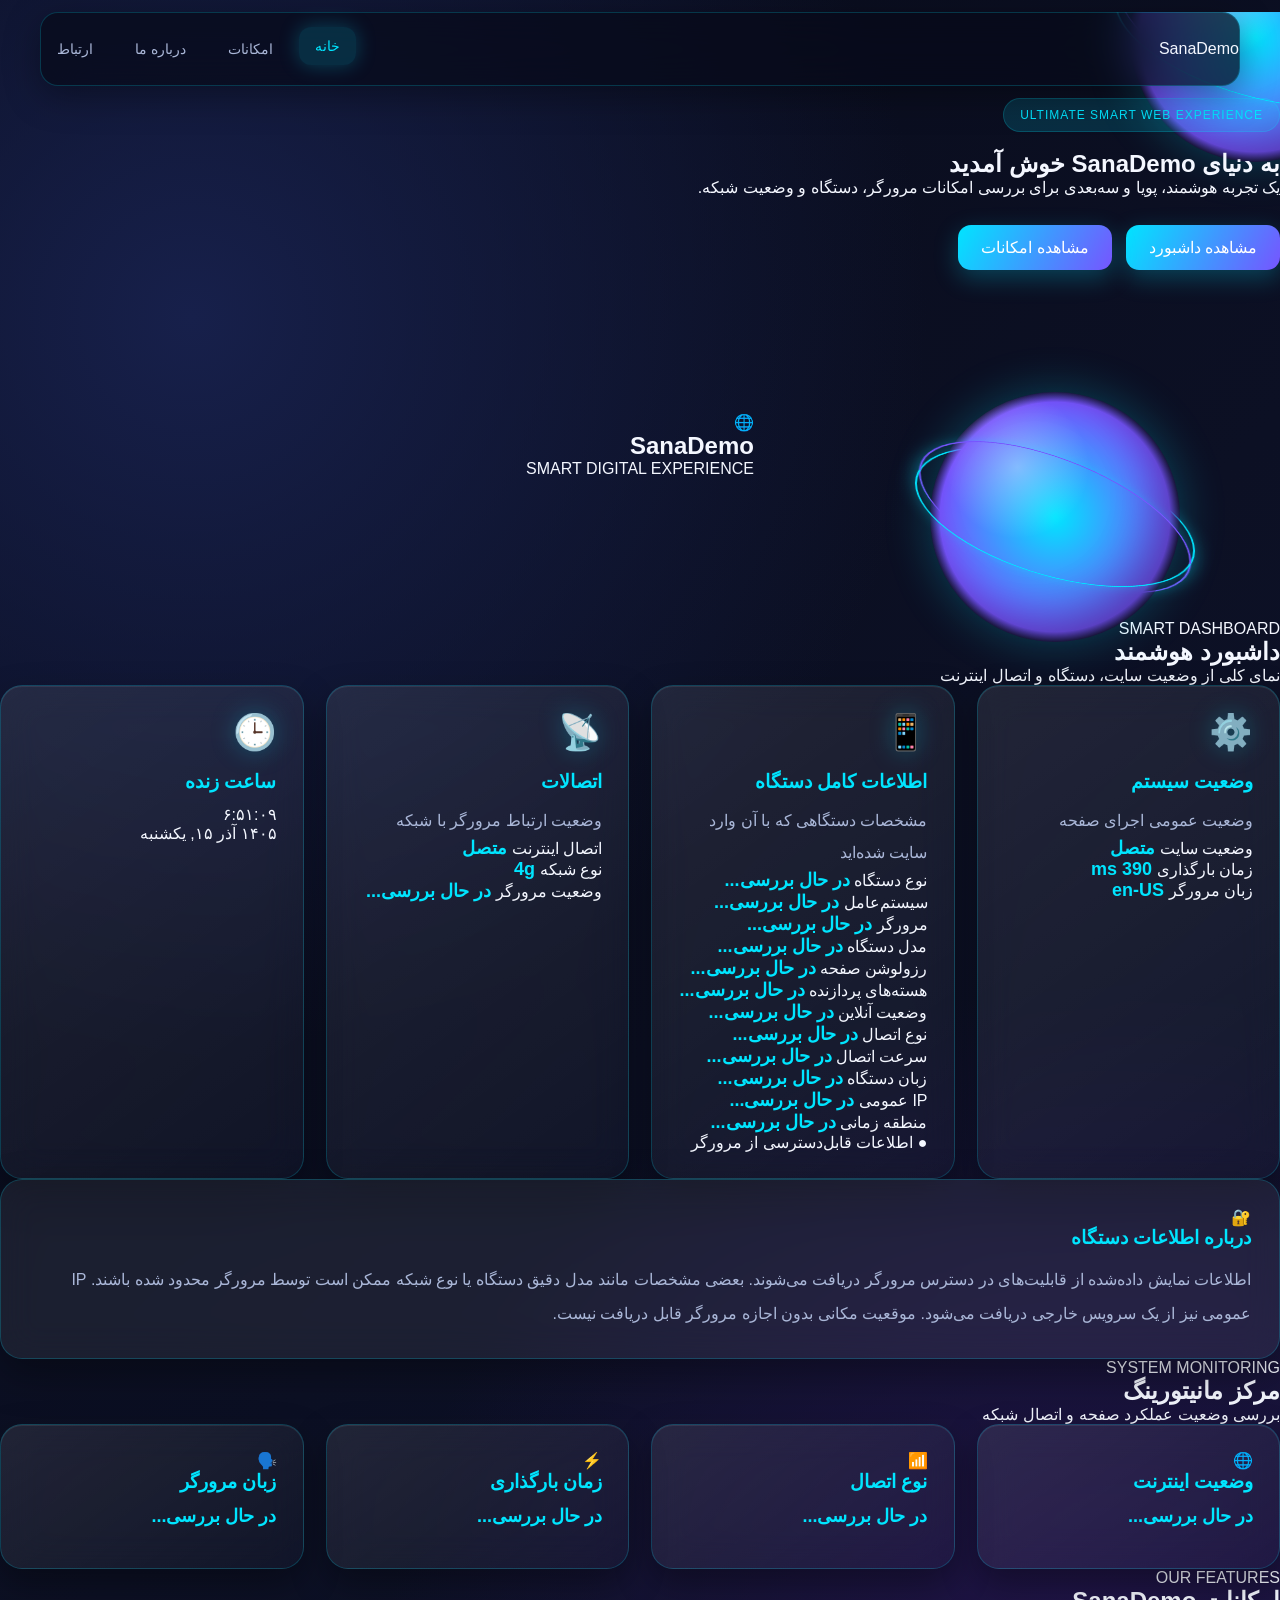
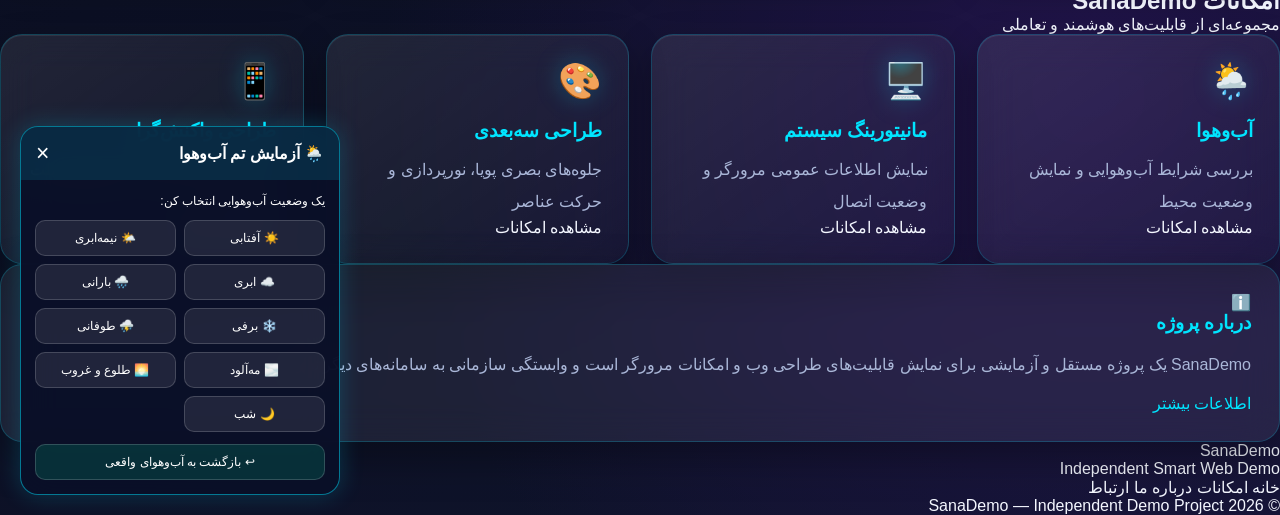
==== commit 4895cec7: "Revise meta tags and restructure HTML content Updated the title and description meta tags, restructu" ====
--- a/index.html
+++ b/index.html
@@ -5,183 +5,37 @@
     <meta charset="UTF-8">
     <meta name="viewport" content="width=device-width, initial-scale=1.0">
     <meta name="theme-color" content="#080b1c">
-    <meta name="description" content="SanaDemo یک پروژه مستقل و آزمایشی برای نمایش قابلیت‌های وب، اطلاعات مرورگر و مانیتورینگ نمایشی است.">
-
-    <title>SanaDemo | Ultimate 4.1</title>
+
+    <meta name="description" content="SanaDemo یک پروژه مستقل و آزمایشی برای نمایش امکانات وب، اطلاعات دستگاه، وضعیت شبکه و داشبورد هوشمند است.">
+
+    <title>SanaDemo | Ultimate Dashboard</title>
 
     <link rel="stylesheet" href="style.css">
 
-    <style>
-        .dashboard-section,
-        .monitor-section,
-        .features-section {
-            padding: 75px 20px;
-        }
-
-        .section-heading {
-            text-align: center;
-            margin-bottom: 38px;
-        }
-
-        .section-heading h2 {
-            font-size: clamp(1.7rem, 4vw, 2.5rem);
-            margin-bottom: 12px;
-        }
-
-        .section-heading p {
-            opacity: .75;
-        }
-
-        .dashboard-grid,
-        .monitor-grid,
-        .features-grid {
-            display: grid;
-            grid-template-columns: repeat(auto-fit, minmax(220px, 1fr));
-            gap: 22px;
-        }
-
-        .dashboard-card,
-        .monitor-item,
-        .features-grid .card {
-            position: relative;
-            transform-style: preserve-3d;
-            transition: transform .35s ease, box-shadow .35s ease,
-                        border-color .35s ease;
-            will-change: transform;
-        }
-
-        .dashboard-card:hover,
-        .monitor-item:hover,
-        .features-grid .card:hover {
-            transform: translateY(-12px) scale(1.035);
-            box-shadow: 0 20px 45px rgba(0, 225, 255, .18),
-                        0 0 25px rgba(150, 70, 255, .18);
-            border-color: rgba(0, 225, 255, .7);
-            z-index: 2;
-        }
-
-        .dashboard-card::before,
-        .monitor-item::before,
-        .features-grid .card::before {
-            content: "";
-            position: absolute;
-            inset: 0;
-            border-radius: inherit;
-            background: linear-gradient(
-                135deg,
-                rgba(255,255,255,.12),
-                transparent 45%,
-                rgba(0,225,255,.07)
-            );
-            opacity: .55;
-            pointer-events: none;
-        }
-
-        .dashboard-card > *,
-        .monitor-item > *,
-        .features-grid .card > * {
-            position: relative;
-            transform: translateZ(18px);
-        }
-
-        .info-value {
-            display: block;
-            margin-top: 12px;
-            font-weight: 700;
-            overflow-wrap: anywhere;
-        }
-
-        .device-info-row,
-        .connection-info-row {
-            display: flex;
-            justify-content: space-between;
-            align-items: center;
-            gap: 12px;
-            padding: 10px 0;
-            border-bottom: 1px solid rgba(255,255,255,.09);
-        }
-
-        .device-info-row:last-child,
-        .connection-info-row:last-child {
-            border-bottom: none;
-        }
-
-        .device-info-row small,
-        .connection-info-row small {
-            opacity: .7;
-        }
-
-        .hero-badge {
-            display: inline-flex;
-            align-items: center;
-            gap: 8px;
-        }
-
-        .status-dot {
-            display: inline-block;
-            width: 9px;
-            height: 9px;
-            border-radius: 50%;
-            background: #36e9a4;
-            box-shadow: 0 0 12px #36e9a4;
-        }
-
-        .info-box {
-            margin: 35px auto;
-            max-width: 950px;
-            padding: 22px;
-            border-radius: 18px;
-            text-align: center;
-        }
-
-        .footer-content {
-            text-align: center;
-            padding: 28px 15px;
-        }
-
-        @media (max-width: 600px) {
-            .dashboard-grid,
-            .monitor-grid,
-            .features-grid {
-                grid-template-columns: 1fr;
-            }
-        }
-
-        @media (prefers-reduced-motion: reduce) {
-            .dashboard-card,
-            .monitor-item,
-            .features-grid .card {
-                transition: none !important;
-            }
-        }
-    </style>
+    <script src="script.js" defer></script>
 </head>
 
 <body>
 
-    <!-- پس‌زمینه متحرک -->
-    <div class="background-effects" aria-hidden="true">
-        <div class="bg-orb orb-one"></div>
-        <div class="bg-orb orb-two"></div>
-        <div class="bg-orb orb-three"></div>
+    <!-- Background Effects -->
+    <div class="background-effects">
+        <div class="hero-orb orb-one"></div>
+        <div class="hero-orb orb-two"></div>
+        <div class="hero-orb orb-three"></div>
     </div>
 
-    <!-- نوار ناوبری -->
+    <!-- Navigation -->
     <header class="navbar">
-        <div class="container nav-content">
-
-            <a href="index.html" class="brand">
+        <div class="nav-content">
+
+            <a href="index.html" class="logo">
                 Sana<span>Demo</span>
             </a>
 
-            <button class="menu-toggle"
-                    type="button"
+            <button class="menu-toggle" id="menu-toggle"
                     aria-label="باز کردن منو"
-                    aria-expanded="false"
-                    aria-controls="main-navigation">
-                <span></span>
-                <span></span>
-                <span></span>
+                    aria-expanded="false">
+                ☰
             </button>
 
             <nav class="nav-links" id="main-navigation">
@@ -194,371 +48,392 @@
         </div>
     </header>
 
+
+    <!-- Hero -->
     <main>
 
-        <!-- بخش اصلی -->
-        <section class="hero section">
-            <div class="container hero-grid">
-
-                <div class="hero-content">
-
-                    <div class="hero-badge">
-                        <span class="status-dot"></span>
-                        سیستم آزمایشی فعال
-                    </div>
-
-                    <h1>
-                        به دنیای
-                        <span class="gradient-text">SanaDemo</span>
-                        خوش آمدید
-                    </h1>
+        <section class="hero-section">
+
+            <div class="hero-content">
+
+                <span class="hero-badge">
+                    ULTIMATE SMART WEB EXPERIENCE
+                </span>
+
+                <h1>
+                    به دنیای
+                    <span>SanaDemo</span>
+                    خوش آمدید
+                </h1>
+
+                <p>
+                    یک تجربه هوشمند، پویا و سه‌بعدی برای بررسی
+                    امکانات مرورگر، دستگاه و وضعیت شبکه.
+                </p>
+
+                <div class="hero-buttons">
+                    <a href="#dashboard" class="btn-primary">
+                        مشاهده داشبورد
+                    </a>
+
+                    <a href="features.html" class="btn-secondary">
+                        مشاهده امکانات
+                    </a>
+                </div>
+
+            </div>
+
+            <div class="hero-visual">
+                <div class="float-3d">
+                    <div class="hero-visual-inner">
+                        <div class="visual-icon">🌐</div>
+                        <h2>SanaDemo</h2>
+                        <p>SMART DIGITAL EXPERIENCE</p>
+                    </div>
+                </div>
+            </div>
+
+        </section>
+
+
+        <!-- Dashboard -->
+        <section class="dashboard-section" id="dashboard">
+
+            <div class="section-title">
+                <span>SMART DASHBOARD</span>
+                <h2>داشبورد هوشمند</h2>
+                <p>
+                    نمای کلی از وضعیت سایت، دستگاه و اتصال اینترنت
+                </p>
+            </div>
+
+
+            <div class="dashboard-grid">
+
+                <!-- System Card -->
+                <article class="dashboard-card">
+
+                    <div class="card-icon">⚙️</div>
+
+                    <h3>وضعیت سیستم</h3>
+
+                    <p>وضعیت عمومی اجرای صفحه</p>
+
+                    <div class="info-row">
+                        <span>وضعیت سایت</span>
+                        <strong id="site-status">در حال بررسی...</strong>
+                    </div>
+
+                    <div class="info-row">
+                        <span>زمان بارگذاری</span>
+                        <strong id="page-load-time">در حال بررسی...</strong>
+                    </div>
+
+                    <div class="info-row">
+                        <span>زبان مرورگر</span>
+                        <strong id="browser-language">در حال بررسی...</strong>
+                    </div>
+
+                </article>
+
+
+                <!-- Device Card -->
+                <article class="dashboard-card device-section">
+
+                    <div class="card-icon">📱</div>
+
+                    <h3>اطلاعات کامل دستگاه</h3>
 
                     <p>
-                        تجربه‌ای مدرن از طراحی سه‌بعدی، افکت‌های تعاملی،
-                        فناوری وب و مانیتورینگ اطلاعات عمومی مرورگر.
+                        مشخصات دستگاهی که با آن وارد سایت شده‌اید
                     </p>
 
-                    <div class="hero-buttons">
-                        <a href="features.html" class="btn btn-primary">
-                            مشاهده امکانات
-                        </a>
-
-                        <a href="#monitoring" class="btn btn-outline">
-                            مرکز مانیتورینگ
-                        </a>
-                    </div>
-
-                    <div class="hero-stats">
-                        <div>
-                            <strong>3D</strong>
-                            <span>طراحی سه‌بعدی</span>
-                        </div>
-
-                        <div>
-                            <strong>Live</strong>
-                            <span>اطلاعات زنده</span>
-                        </div>
-
-                        <div>
-                            <strong>4.1</strong>
-                            <span>نسخه پروژه</span>
-                        </div>
-                    </div>
-
-                </div>
-
-                <!-- المان سه‌بعدی -->
-                <div class="hero-visual float-3d">
-
-                    <div class="hero-orb">
-                        <div class="orb-ring ring-one"></div>
-                        <div class="orb-ring ring-two"></div>
-                        <div class="orb-ring ring-three"></div>
-
-                        <div class="orb-core">
-                            <span>SD</span>
-                        </div>
-                    </div>
-
-                    <div class="floating-label label-one">
-                        <span class="status-dot"></span>
-                        SYSTEM ONLINE
-                    </div>
-
-                    <div class="floating-label label-two">
-                        3D EXPERIENCE
-                    </div>
-
-                </div>
-
-            </div>
-        </section>
-
-        <!-- داشبورد -->
-        <section class="dashboard-section section" id="dashboard">
-
-            <div class="container">
-
-                <div class="section-heading">
-                    <h2 class="gradient-text">داشبورد هوشمند</h2>
-                    <p>اطلاعات زنده دستگاه و اتصالات</p>
-                </div>
-
-                <div class="dashboard-grid">
-
-                    <!-- کارت وضعیت سیستم -->
-                    <article class="card dashboard-card">
-
-                        <div class="feature-icon">🖥️</div>
-
-                        <h3>وضعیت سیستم</h3>
-
-                        <span class="info-value" id="site-status">
-                            در حال بررسی...
-                        </span>
-
-                    </article>
-
-                    <!-- کارت مستقل دستگاه -->
-                    <article class="card dashboard-card">
-
-                        <div class="feature-icon">📱</div>
-
-                        <h3>دستگاه</h3>
-
-                        <div class="device-info-row">
-                            <small>سیستم‌عامل</small>
-                            <strong class="info-value" id="dashboard-device">
-                                در حال شناسایی...
-                            </strong>
-                        </div>
-
-                        <div class="device-info-row">
-                            <small>مرورگر</small>
-                            <strong class="info-value" id="browser-info">
-                                در حال شناسایی...
-                            </strong>
-                        </div>
-
-                        <div class="device-info-row">
-                            <small>وضوح نمایشگر</small>
-                            <strong class="info-value" id="screen-resolution">
-                                در حال بررسی...
-                            </strong>
-                        </div>
-
-                        <p style="font-size:11px; opacity:.6; margin-top:12px;">
-                            اطلاعات قابل دسترس از طریق مرورگر
-                        </p>
-
-                    </article>
-
-                    <!-- کارت مستقل اتصالات -->
-                    <article class="card dashboard-card">
-
-                        <div class="feature-icon">🌐</div>
-
-                        <h3>اتصالات</h3>
-
-                        <div class="connection-info-row">
-                            <small>وضعیت اینترنت</small>
-                            <strong class="info-value" id="network-status">
-                                در حال بررسی...
-                            </strong>
-                        </div>
-
-                        <div class="connection-info-row">
-                            <small>نوع اتصال</small>
-                            <strong class="info-value" id="connection-type">
-                                در حال بررسی...
-                            </strong>
-                        </div>
-
-                        <div class="connection-info-row">
-                            <small>وضعیت مرورگر</small>
-                            <strong class="info-value" id="site-status">
-                                در حال بررسی...
-                            </strong>
-                        </div>
-
-                    </article>
-
-                    <!-- کارت ساعت -->
-                    <article class="card dashboard-card">
-
-                        <div class="feature-icon">🕒</div>
-
-                        <h3>ساعت زنده</h3>
-
-                        <span class="info-value" id="live-clock">
-                            --:--:--
-                        </span>
-
-                        <span class="info-value" id="live-date">
-                            در حال دریافت تاریخ...
-                        </span>
-
-                    </article>
-
-                </div>
-
-            </div>
-
-        </section>
-
-        <!-- مرکز مانیتورینگ -->
-        <section class="monitor-section section" id="monitoring">
-
-            <div class="container">
-
-                <div class="section-heading">
-                    <h2 class="gradient-text">مرکز مانیتورینگ</h2>
-                    <p>بررسی اطلاعات قابل دسترس از طریق مرورگر</p>
-                </div>
-
-                <div class="monitor-grid">
-
-                    <article class="card monitor-item">
-                        <div class="feature-icon">🌍</div>
-                        <h3>IP عمومی</h3>
-
-                        <span class="info-value" id="public-ip">
-                            در حال بررسی...
-                        </span>
-
-                        <small>دریافت از سرویس خارجی IP</small>
-                    </article>
-
-                    <article class="card monitor-item">
-                        <div class="feature-icon">📡</div>
-                        <h3>نوع اتصال</h3>
-
-                        <span class="info-value" id="feature-live-connection">
-                            نامشخص
-                        </span>
-                    </article>
-
-                    <article class="card monitor-item">
-                        <div class="feature-icon">⚡</div>
-                        <h3>زمان بارگذاری</h3>
-
-                        <span class="info-value" id="page-load-time">
-                            در حال محاسبه...
-                        </span>
-                    </article>
-
-                    <article class="card monitor-item">
-                        <div class="feature-icon">🌐</div>
-                        <h3>زبان مرورگر</h3>
-
-                        <span class="info-value" id="browser-language">
-                            در حال بررسی...
-                        </span>
-                    </article>
-
-                </div>
-
-                <div class="info-box card">
-
-                    <h3>درباره اطلاعات نمایش‌داده‌شده</h3>
-
+                    <div class="device-grid">
+
+                        <div class="device-card">
+                            <span>نوع دستگاه</span>
+                            <strong id="device-type">در حال بررسی...</strong>
+                        </div>
+
+                        <div class="device-card">
+                            <span>سیستم‌عامل</span>
+                            <strong id="device-os">در حال بررسی...</strong>
+                        </div>
+
+                        <div class="device-card">
+                            <span>مرورگر</span>
+                            <strong id="device-browser">در حال بررسی...</strong>
+                        </div>
+
+                        <div class="device-card">
+                            <span>مدل دستگاه</span>
+                            <strong id="device-model">در حال بررسی...</strong>
+                        </div>
+
+                        <div class="device-card">
+                            <span>رزولوشن صفحه</span>
+                            <strong id="device-screen">در حال بررسی...</strong>
+                        </div>
+
+                        <div class="device-card">
+                            <span>هسته‌های پردازنده</span>
+                            <strong id="device-cores">در حال بررسی...</strong>
+                        </div>
+
+                        <div class="device-card">
+                            <span>وضعیت آنلاین</span>
+                            <strong id="device-online">در حال بررسی...</strong>
+                        </div>
+
+                        <div class="device-card">
+                            <span>نوع اتصال</span>
+                            <strong id="device-network">در حال بررسی...</strong>
+                        </div>
+
+                        <div class="device-card">
+                            <span>سرعت اتصال</span>
+                            <strong id="device-speed">در حال بررسی...</strong>
+                        </div>
+
+                        <div class="device-card">
+                            <span>زبان دستگاه</span>
+                            <strong id="device-language">در حال بررسی...</strong>
+                        </div>
+
+                        <div class="device-card">
+                            <span>IP عمومی</span>
+                            <strong id="device-public-ip">در حال بررسی...</strong>
+                        </div>
+
+                        <div class="device-card">
+                            <span>منطقه زمانی</span>
+                            <strong id="device-timezone">در حال بررسی...</strong>
+                        </div>
+
+                    </div>
+
+                    <div class="device-card-footer">
+                        <span>●</span>
+                        اطلاعات قابل‌دسترسی از مرورگر
+                    </div>
+
+                </article>
+
+
+                <!-- Connections Card -->
+                <article class="dashboard-card">
+
+                    <div class="card-icon">📡</div>
+
+                    <h3>اتصالات</h3>
+
+                    <p>وضعیت ارتباط مرورگر با شبکه</p>
+
+                    <div class="info-row">
+                        <span>اتصال اینترنت</span>
+                        <strong id="network-status">در حال بررسی...</strong>
+                    </div>
+
+                    <div class="info-row">
+                        <span>نوع شبکه</span>
+                        <strong id="connection-type">در حال بررسی...</strong>
+                    </div>
+
+                    <div class="info-row">
+                        <span>وضعیت مرورگر</span>
+                        <strong id="connection-browser-status">در حال بررسی...</strong>
+                    </div>
+
+                </article>
+
+
+                <!-- Clock Card -->
+                <article class="dashboard-card">
+
+                    <div class="card-icon">🕒</div>
+
+                    <h3>ساعت زنده</h3>
+
+                    <div class="clock-display" id="live-clock">
+                        --:--:--
+                    </div>
+
+                    <div class="date-display" id="live-date">
+                        در حال دریافت تاریخ...
+                    </div>
+
+                </article>
+
+            </div>
+
+        </section>
+
+
+        <!-- Device Privacy Notice -->
+        <section class="info-box">
+
+            <div class="info-box-icon">🔐</div>
+
+            <div>
+                <h3>درباره اطلاعات دستگاه</h3>
+
+                <p>
+                    اطلاعات نمایش داده‌شده از قابلیت‌های در دسترس
+                    مرورگر دریافت می‌شوند. بعضی مشخصات مانند مدل دقیق
+                    دستگاه یا نوع شبکه ممکن است توسط مرورگر محدود شده
+                    باشند. IP عمومی نیز از یک سرویس خارجی دریافت می‌شود.
+                    موقعیت مکانی بدون اجازه مرورگر قابل دریافت نیست.
+                </p>
+            </div>
+
+        </section>
+
+
+        <!-- Monitoring -->
+        <section class="monitoring-section">
+
+            <div class="section-title">
+                <span>SYSTEM MONITORING</span>
+                <h2>مرکز مانیتورینگ</h2>
+                <p>
+                    بررسی وضعیت عملکرد صفحه و اتصال شبکه
+                </p>
+            </div>
+
+            <div class="monitor-grid">
+
+                <div class="monitor-item">
+                    <span class="monitor-icon">🌐</span>
+                    <h3>وضعیت اینترنت</h3>
+                    <strong id="monitor-network">در حال بررسی...</strong>
+                </div>
+
+                <div class="monitor-item">
+                    <span class="monitor-icon">📶</span>
+                    <h3>نوع اتصال</h3>
+                    <strong id="monitor-connection">در حال بررسی...</strong>
+                </div>
+
+                <div class="monitor-item">
+                    <span class="monitor-icon">⚡</span>
+                    <h3>زمان بارگذاری</h3>
+                    <strong id="monitor-load-time">در حال بررسی...</strong>
+                </div>
+
+                <div class="monitor-item">
+                    <span class="monitor-icon">🗣️</span>
+                    <h3>زبان مرورگر</h3>
+                    <strong id="monitor-language">در حال بررسی...</strong>
+                </div>
+
+            </div>
+
+        </section>
+
+
+        <!-- Features -->
+        <section class="features-section">
+
+            <div class="section-title">
+                <span>OUR FEATURES</span>
+                <h2>امکانات SanaDemo</h2>
+                <p>
+                    مجموعه‌ای از قابلیت‌های هوشمند و تعاملی
+                </p>
+            </div>
+
+            <div class="features-grid">
+
+                <article class="card">
+                    <div class="card-icon">🌦️</div>
+                    <h3>آب‌وهوا</h3>
                     <p>
-                        اطلاعات این بخش از قابلیت‌های معمول مرورگر دریافت می‌شوند.
-                        برای نمایش IP عمومی، درخواست به یک سرویس خارجی ارسال می‌شود.
-                        این صفحه IP را در پایگاه داده خود ذخیره نمی‌کند.
-                        مدل دقیق دستگاه نیز ممکن است توسط مرورگر قابل دسترسی نباشد.
+                        بررسی شرایط آب‌وهوایی و نمایش وضعیت محیط
                     </p>
-
-                </div>
-
-            </div>
-
-        </section>
-
-        <!-- امکانات -->
-        <section class="features-section section" id="features">
-
-            <div class="container">
-
-                <div class="section-heading">
-                    <h2 class="gradient-text">امکانات ویژه</h2>
-                    <p>ترکیب طراحی مدرن و فناوری‌های تعاملی</p>
-                </div>
-
-                <div class="features-grid">
-
-                    <article class="card">
-                        <div class="feature-icon">💎</div>
-                        <h3>طراحی شیشه‌ای</h3>
-                        <p>
-                            رابط کاربری مدرن با جلوه‌های شیشه‌ای و نور نئونی.
-                        </p>
-                    </article>
-
-                    <article class="card">
-                        <div class="feature-icon">🧊</div>
-                        <h3>تجربه سه‌بعدی</h3>
-                        <p>
-                            کارت‌های دارای عمق، حرکت شناور و واکنش به نشانگر موس.
-                        </p>
-                    </article>
-
-                    <article class="card">
-                        <div class="feature-icon">⚙️</div>
-                        <h3>مانیتورینگ</h3>
-                        <p>
-                            نمایش وضعیت شبکه و اطلاعات عمومی محیط مرورگر.
-                        </p>
-                    </article>
-
-                    <article class="card">
-                        <div class="feature-icon">📱</div>
-                        <h3>طراحی واکنش‌گرا</h3>
-                        <p>
-                            سازگاری رابط کاربری با نمایشگر موبایل، تبلت و رایانه.
-                        </p>
-                    </article>
-
-                </div>
-
-                <div class="hero-buttons"
-                     style="justify-content:center; margin-top:35px;">
-
-                    <a href="features.html" class="btn btn-primary">
-                        مشاهده همه امکانات
-                    </a>
-
-                </div>
-
-            </div>
-
-        </section>
-
-        <!-- معرفی پروژه -->
-        <section class="container">
-
-            <div class="info-box card">
-
-                <h2 class="gradient-text">درباره SanaDemo</h2>
-
-                <p>
-                    SanaDemo یک پروژه مستقل و آزمایشی برای نمایش قابلیت‌های
-                    طراحی وب و اطلاعات عمومی مرورگر است. این پروژه وابسته به
-                    هیچ سازمان یا سامانه قضایی نیست و خدمات رسمی ارائه نمی‌کند.
-                </p>
-
-                <a href="about.html" class="btn btn-outline">
-                    اطلاعات بیشتر
-                </a>
-
+                    <a href="features.html">مشاهده امکانات</a>
+                </article>
+
+                <article class="card">
+                    <div class="card-icon">🖥️</div>
+                    <h3>مانیتورینگ سیستم</h3>
+                    <p>
+                        نمایش اطلاعات عمومی مرورگر و وضعیت اتصال
+                    </p>
+                    <a href="features.html">مشاهده امکانات</a>
+                </article>
+
+                <article class="card">
+                    <div class="card-icon">🎨</div>
+                    <h3>طراحی سه‌بعدی</h3>
+                    <p>
+                        جلوه‌های بصری پویا، نورپردازی و حرکت عناصر
+                    </p>
+                    <a href="features.html">مشاهده امکانات</a>
+                </article>
+
+                <article class="card">
+                    <div class="card-icon">📱</div>
+                    <h3>طراحی واکنش‌گرا</h3>
+                    <p>
+                        سازگاری رابط کاربری با موبایل، تبلت و کامپیوتر
+                    </p>
+                    <a href="features.html">مشاهده امکانات</a>
+                </article>
+
+            </div>
+
+        </section>
+
+
+        <!-- Project Notice -->
+        <section class="info-box">
+
+            <div class="info-box-icon">ℹ️</div>
+
+            <div>
+                <h3>درباره پروژه</h3>
+
+                <p>
+                    SanaDemo یک پروژه مستقل و آزمایشی برای نمایش
+                    قابلیت‌های طراحی وب و امکانات مرورگر است و
+                    وابستگی سازمانی به سامانه‌های دیگر ندارد.
+                </p>
+
+                <a href="about.html">اطلاعات بیشتر</a>
             </div>
 
         </section>
 
     </main>
 
-    <!-- فوتر -->
-    <footer class="footer">
-
-        <div class="container footer-content">
-
-            <a href="index.html" class="brand">
+
+    <!-- Footer -->
+    <footer>
+
+        <div class="footer-content">
+
+            <a href="index.html" class="logo">
                 Sana<span>Demo</span>
             </a>
 
             <p>
-                SanaDemo Ultimate 4.1
-                <span> | </span>
-                پروژه مستقل و آزمایشی
+                Independent Smart Web Demo
             </p>
 
-            <p>© 2026 - تمامی حقوق محفوظ است.</p>
+            <div class="footer-links">
+                <a href="index.html">خانه</a>
+                <a href="features.html">امکانات</a>
+                <a href="about.html">درباره ما</a>
+                <a href="contact.html">ارتباط</a>
+            </div>
+
+            <p class="copyright">
+                © 2026 SanaDemo — Independent Demo Project
+            </p>
 
         </div>
 
     </footer>
-
-    <script src="script.js" defer></script>
 
 </body>
 </html>
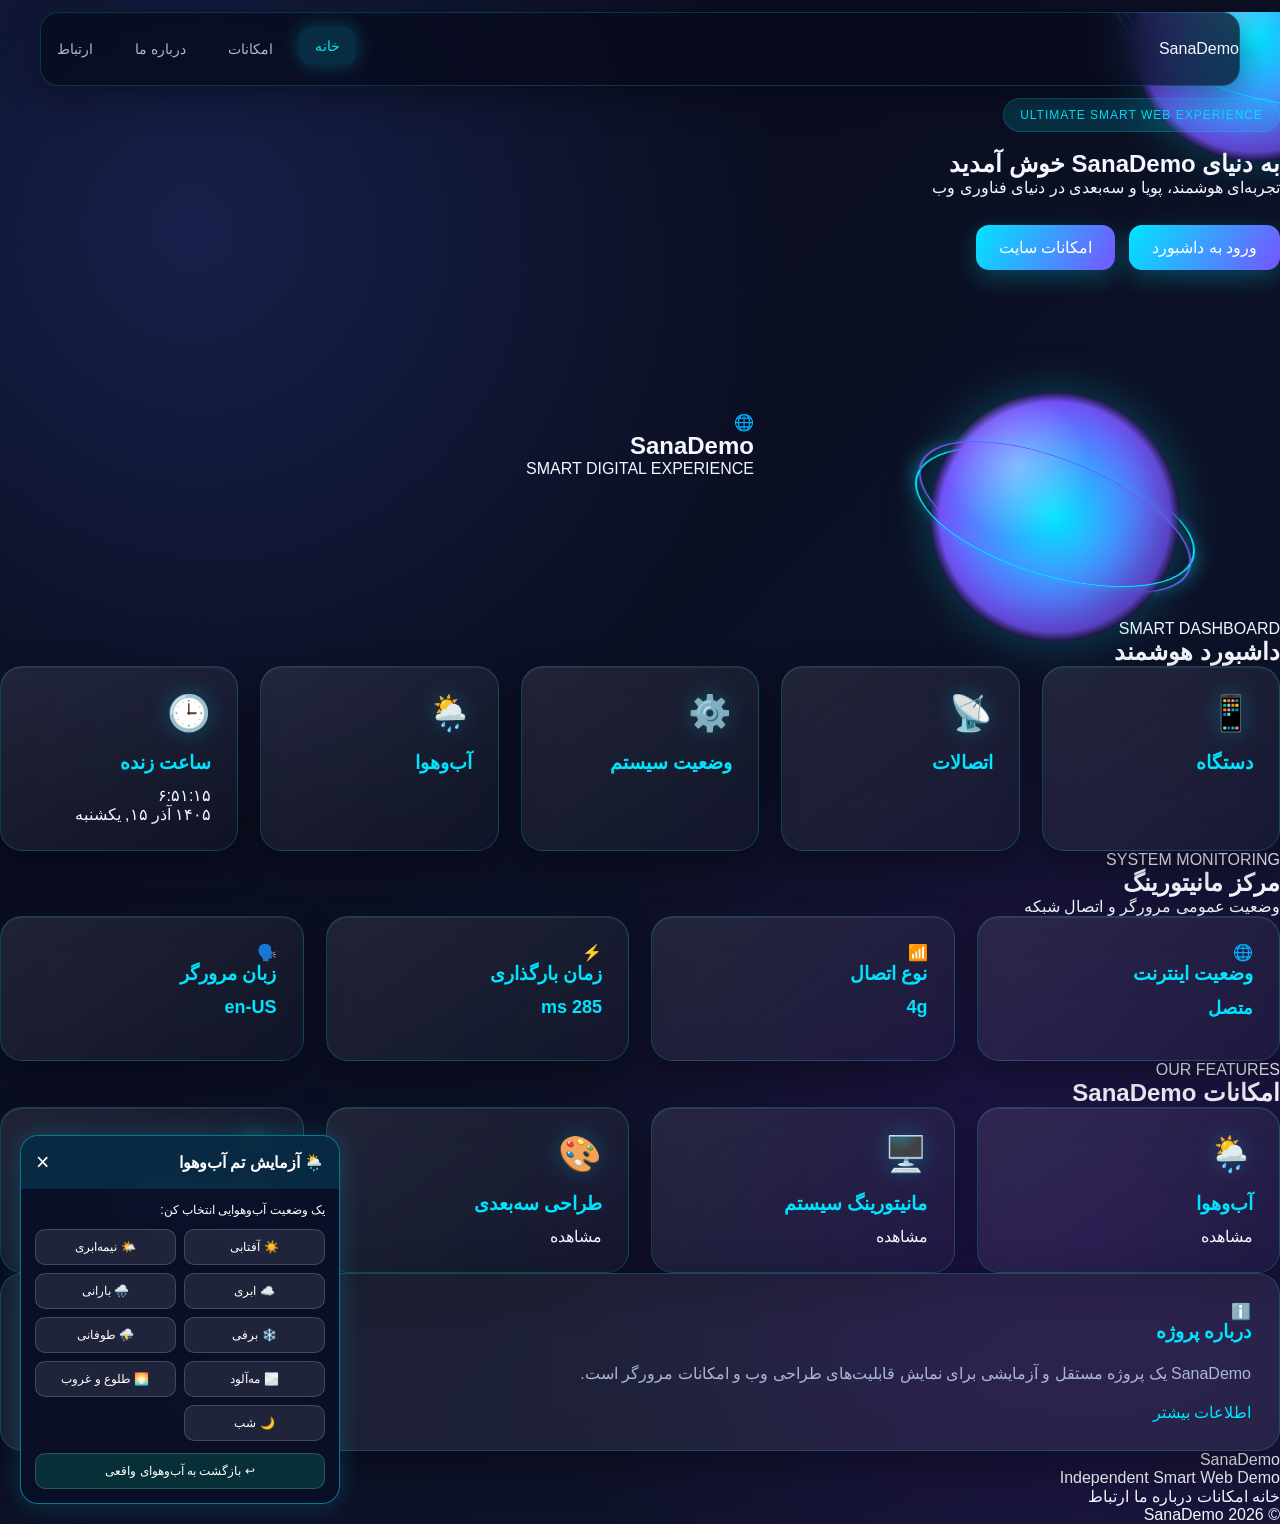
==== commit d12dda47: "Revise HTML content for clarity and localization Updated the description, title, and various text el" ====
--- a/index.html
+++ b/index.html
@@ -1,17 +1,17 @@
 
 <!DOCTYPE html>
 <html lang="fa" dir="rtl">
+
 <head>
     <meta charset="UTF-8">
     <meta name="viewport" content="width=device-width, initial-scale=1.0">
     <meta name="theme-color" content="#080b1c">
 
-    <meta name="description" content="SanaDemo یک پروژه مستقل و آزمایشی برای نمایش امکانات وب، اطلاعات دستگاه، وضعیت شبکه و داشبورد هوشمند است.">
-
-    <title>SanaDemo | Ultimate Dashboard</title>
+    <meta name="description" content="SanaDemo یک پروژه مستقل و آزمایشی برای نمایش قابلیت‌های وب، اطلاعات دستگاه و امکانات هوشمند است.">
+
+    <title>SanaDemo | داشبورد هوشمند</title>
 
     <link rel="stylesheet" href="style.css">
-
     <script src="script.js" defer></script>
 </head>
 
@@ -24,15 +24,18 @@
         <div class="hero-orb orb-three"></div>
     </div>
 
+
     <!-- Navigation -->
     <header class="navbar">
+
         <div class="nav-content">
 
             <a href="index.html" class="logo">
                 Sana<span>Demo</span>
             </a>
 
-            <button class="menu-toggle" id="menu-toggle"
+            <button class="menu-toggle"
+                    id="menu-toggle"
                     aria-label="باز کردن منو"
                     aria-expanded="false">
                 ☰
@@ -46,12 +49,13 @@
             </nav>
 
         </div>
+
     </header>
 
 
-    <!-- Hero -->
     <main>
 
+        <!-- Hero -->
         <section class="hero-section">
 
             <div class="hero-content">
@@ -67,30 +71,37 @@
                 </h1>
 
                 <p>
-                    یک تجربه هوشمند، پویا و سه‌بعدی برای بررسی
-                    امکانات مرورگر، دستگاه و وضعیت شبکه.
+                    تجربه‌ای هوشمند، پویا و سه‌بعدی
+                    در دنیای فناوری وب
                 </p>
 
                 <div class="hero-buttons">
+
                     <a href="#dashboard" class="btn-primary">
-                        مشاهده داشبورد
+                        ورود به داشبورد
                     </a>
 
                     <a href="features.html" class="btn-secondary">
-                        مشاهده امکانات
-                    </a>
-                </div>
-
-            </div>
+                        امکانات سایت
+                    </a>
+
+                </div>
+
+            </div>
+
 
             <div class="hero-visual">
+
                 <div class="float-3d">
+
                     <div class="hero-visual-inner">
                         <div class="visual-icon">🌐</div>
                         <h2>SanaDemo</h2>
                         <p>SMART DIGITAL EXPERIENCE</p>
                     </div>
-                </div>
+
+                </div>
+
             </div>
 
         </section>
@@ -100,155 +111,62 @@
         <section class="dashboard-section" id="dashboard">
 
             <div class="section-title">
+
                 <span>SMART DASHBOARD</span>
+
                 <h2>داشبورد هوشمند</h2>
-                <p>
-                    نمای کلی از وضعیت سایت، دستگاه و اتصال اینترنت
-                </p>
+
             </div>
 
 
             <div class="dashboard-grid">
 
+                <!-- Device Card -->
+                <a href="device.html"
+                   class="dashboard-card device-link-card">
+
+                    <div class="card-icon">📱</div>
+
+                    <h3>دستگاه</h3>
+
+                </a>
+
+
+                <!-- Connections Card -->
+                <a href="features.html"
+                   class="dashboard-card">
+
+                    <div class="card-icon">📡</div>
+
+                    <h3>اتصالات</h3>
+
+                </a>
+
+
                 <!-- System Card -->
-                <article class="dashboard-card">
+                <a href="features.html"
+                   class="dashboard-card">
 
                     <div class="card-icon">⚙️</div>
 
                     <h3>وضعیت سیستم</h3>
 
-                    <p>وضعیت عمومی اجرای صفحه</p>
-
-                    <div class="info-row">
-                        <span>وضعیت سایت</span>
-                        <strong id="site-status">در حال بررسی...</strong>
-                    </div>
-
-                    <div class="info-row">
-                        <span>زمان بارگذاری</span>
-                        <strong id="page-load-time">در حال بررسی...</strong>
-                    </div>
-
-                    <div class="info-row">
-                        <span>زبان مرورگر</span>
-                        <strong id="browser-language">در حال بررسی...</strong>
-                    </div>
-
-                </article>
-
-
-                <!-- Device Card -->
-                <article class="dashboard-card device-section">
-
-                    <div class="card-icon">📱</div>
-
-                    <h3>اطلاعات کامل دستگاه</h3>
-
-                    <p>
-                        مشخصات دستگاهی که با آن وارد سایت شده‌اید
-                    </p>
-
-                    <div class="device-grid">
-
-                        <div class="device-card">
-                            <span>نوع دستگاه</span>
-                            <strong id="device-type">در حال بررسی...</strong>
-                        </div>
-
-                        <div class="device-card">
-                            <span>سیستم‌عامل</span>
-                            <strong id="device-os">در حال بررسی...</strong>
-                        </div>
-
-                        <div class="device-card">
-                            <span>مرورگر</span>
-                            <strong id="device-browser">در حال بررسی...</strong>
-                        </div>
-
-                        <div class="device-card">
-                            <span>مدل دستگاه</span>
-                            <strong id="device-model">در حال بررسی...</strong>
-                        </div>
-
-                        <div class="device-card">
-                            <span>رزولوشن صفحه</span>
-                            <strong id="device-screen">در حال بررسی...</strong>
-                        </div>
-
-                        <div class="device-card">
-                            <span>هسته‌های پردازنده</span>
-                            <strong id="device-cores">در حال بررسی...</strong>
-                        </div>
-
-                        <div class="device-card">
-                            <span>وضعیت آنلاین</span>
-                            <strong id="device-online">در حال بررسی...</strong>
-                        </div>
-
-                        <div class="device-card">
-                            <span>نوع اتصال</span>
-                            <strong id="device-network">در حال بررسی...</strong>
-                        </div>
-
-                        <div class="device-card">
-                            <span>سرعت اتصال</span>
-                            <strong id="device-speed">در حال بررسی...</strong>
-                        </div>
-
-                        <div class="device-card">
-                            <span>زبان دستگاه</span>
-                            <strong id="device-language">در حال بررسی...</strong>
-                        </div>
-
-                        <div class="device-card">
-                            <span>IP عمومی</span>
-                            <strong id="device-public-ip">در حال بررسی...</strong>
-                        </div>
-
-                        <div class="device-card">
-                            <span>منطقه زمانی</span>
-                            <strong id="device-timezone">در حال بررسی...</strong>
-                        </div>
-
-                    </div>
-
-                    <div class="device-card-footer">
-                        <span>●</span>
-                        اطلاعات قابل‌دسترسی از مرورگر
-                    </div>
-
-                </article>
-
-
-                <!-- Connections Card -->
-                <article class="dashboard-card">
-
-                    <div class="card-icon">📡</div>
-
-                    <h3>اتصالات</h3>
-
-                    <p>وضعیت ارتباط مرورگر با شبکه</p>
-
-                    <div class="info-row">
-                        <span>اتصال اینترنت</span>
-                        <strong id="network-status">در حال بررسی...</strong>
-                    </div>
-
-                    <div class="info-row">
-                        <span>نوع شبکه</span>
-                        <strong id="connection-type">در حال بررسی...</strong>
-                    </div>
-
-                    <div class="info-row">
-                        <span>وضعیت مرورگر</span>
-                        <strong id="connection-browser-status">در حال بررسی...</strong>
-                    </div>
-
-                </article>
+                </a>
+
+
+                <!-- Weather Card -->
+                <a href="features.html"
+                   class="dashboard-card">
+
+                    <div class="card-icon">🌦️</div>
+
+                    <h3>آب‌وهوا</h3>
+
+                </a>
 
 
                 <!-- Clock Card -->
-                <article class="dashboard-card">
+                <div class="dashboard-card">
 
                     <div class="card-icon">🕒</div>
 
@@ -262,68 +180,80 @@
                         در حال دریافت تاریخ...
                     </div>
 
-                </article>
-
-            </div>
-
-        </section>
-
-
-        <!-- Device Privacy Notice -->
-        <section class="info-box">
-
-            <div class="info-box-icon">🔐</div>
-
-            <div>
-                <h3>درباره اطلاعات دستگاه</h3>
+                </div>
+
+            </div>
+
+        </section>
+
+
+        <!-- System Monitoring -->
+        <section class="monitoring-section">
+
+            <div class="section-title">
+
+                <span>SYSTEM MONITORING</span>
+
+                <h2>مرکز مانیتورینگ</h2>
 
                 <p>
-                    اطلاعات نمایش داده‌شده از قابلیت‌های در دسترس
-                    مرورگر دریافت می‌شوند. بعضی مشخصات مانند مدل دقیق
-                    دستگاه یا نوع شبکه ممکن است توسط مرورگر محدود شده
-                    باشند. IP عمومی نیز از یک سرویس خارجی دریافت می‌شود.
-                    موقعیت مکانی بدون اجازه مرورگر قابل دریافت نیست.
+                    وضعیت عمومی مرورگر و اتصال شبکه
                 </p>
-            </div>
-
-        </section>
-
-
-        <!-- Monitoring -->
-        <section class="monitoring-section">
-
-            <div class="section-title">
-                <span>SYSTEM MONITORING</span>
-                <h2>مرکز مانیتورینگ</h2>
-                <p>
-                    بررسی وضعیت عملکرد صفحه و اتصال شبکه
-                </p>
-            </div>
+
+            </div>
+
 
             <div class="monitor-grid">
 
                 <div class="monitor-item">
+
                     <span class="monitor-icon">🌐</span>
+
                     <h3>وضعیت اینترنت</h3>
-                    <strong id="monitor-network">در حال بررسی...</strong>
-                </div>
+
+                    <strong id="network-status">
+                        در حال بررسی...
+                    </strong>
+
+                </div>
+
 
                 <div class="monitor-item">
+
                     <span class="monitor-icon">📶</span>
+
                     <h3>نوع اتصال</h3>
-                    <strong id="monitor-connection">در حال بررسی...</strong>
-                </div>
+
+                    <strong id="connection-type">
+                        در حال بررسی...
+                    </strong>
+
+                </div>
+
 
                 <div class="monitor-item">
+
                     <span class="monitor-icon">⚡</span>
+
                     <h3>زمان بارگذاری</h3>
-                    <strong id="monitor-load-time">در حال بررسی...</strong>
-                </div>
+
+                    <strong id="page-load-time">
+                        در حال بررسی...
+                    </strong>
+
+                </div>
+
 
                 <div class="monitor-item">
+
                     <span class="monitor-icon">🗣️</span>
+
                     <h3>زبان مرورگر</h3>
-                    <strong id="monitor-language">در حال بررسی...</strong>
+
+                    <strong id="browser-language">
+                        در حال بررسی...
+                    </strong>
+
                 </div>
 
             </div>
@@ -335,71 +265,90 @@
         <section class="features-section">
 
             <div class="section-title">
+
                 <span>OUR FEATURES</span>
+
                 <h2>امکانات SanaDemo</h2>
+
+            </div>
+
+
+            <div class="features-grid">
+
+                <article class="card">
+
+                    <div class="card-icon">🌦️</div>
+
+                    <h3>آب‌وهوا</h3>
+
+                    <a href="features.html">
+                        مشاهده
+                    </a>
+
+                </article>
+
+
+                <article class="card">
+
+                    <div class="card-icon">🖥️</div>
+
+                    <h3>مانیتورینگ سیستم</h3>
+
+                    <a href="features.html">
+                        مشاهده
+                    </a>
+
+                </article>
+
+
+                <article class="card">
+
+                    <div class="card-icon">🎨</div>
+
+                    <h3>طراحی سه‌بعدی</h3>
+
+                    <a href="features.html">
+                        مشاهده
+                    </a>
+
+                </article>
+
+
+                <article class="card">
+
+                    <div class="card-icon">📱</div>
+
+                    <h3>طراحی واکنش‌گرا</h3>
+
+                    <a href="features.html">
+                        مشاهده
+                    </a>
+
+                </article>
+
+            </div>
+
+        </section>
+
+
+        <!-- About Notice -->
+        <section class="info-box">
+
+            <div class="info-box-icon">ℹ️</div>
+
+            <div>
+
+                <h3>درباره پروژه</h3>
+
                 <p>
-                    مجموعه‌ای از قابلیت‌های هوشمند و تعاملی
+                    SanaDemo یک پروژه مستقل و آزمایشی برای
+                    نمایش قابلیت‌های طراحی وب و امکانات مرورگر است.
                 </p>
-            </div>
-
-            <div class="features-grid">
-
-                <article class="card">
-                    <div class="card-icon">🌦️</div>
-                    <h3>آب‌وهوا</h3>
-                    <p>
-                        بررسی شرایط آب‌وهوایی و نمایش وضعیت محیط
-                    </p>
-                    <a href="features.html">مشاهده امکانات</a>
-                </article>
-
-                <article class="card">
-                    <div class="card-icon">🖥️</div>
-                    <h3>مانیتورینگ سیستم</h3>
-                    <p>
-                        نمایش اطلاعات عمومی مرورگر و وضعیت اتصال
-                    </p>
-                    <a href="features.html">مشاهده امکانات</a>
-                </article>
-
-                <article class="card">
-                    <div class="card-icon">🎨</div>
-                    <h3>طراحی سه‌بعدی</h3>
-                    <p>
-                        جلوه‌های بصری پویا، نورپردازی و حرکت عناصر
-                    </p>
-                    <a href="features.html">مشاهده امکانات</a>
-                </article>
-
-                <article class="card">
-                    <div class="card-icon">📱</div>
-                    <h3>طراحی واکنش‌گرا</h3>
-                    <p>
-                        سازگاری رابط کاربری با موبایل، تبلت و کامپیوتر
-                    </p>
-                    <a href="features.html">مشاهده امکانات</a>
-                </article>
-
-            </div>
-
-        </section>
-
-
-        <!-- Project Notice -->
-        <section class="info-box">
-
-            <div class="info-box-icon">ℹ️</div>
-
-            <div>
-                <h3>درباره پروژه</h3>
-
-                <p>
-                    SanaDemo یک پروژه مستقل و آزمایشی برای نمایش
-                    قابلیت‌های طراحی وب و امکانات مرورگر است و
-                    وابستگی سازمانی به سامانه‌های دیگر ندارد.
-                </p>
-
-                <a href="about.html">اطلاعات بیشتر</a>
+
+                <a href="about.html">
+                    اطلاعات بیشتر
+                </a>
+
             </div>
 
         </section>
@@ -421,14 +370,19 @@
             </p>
 
             <div class="footer-links">
+
                 <a href="index.html">خانه</a>
+
                 <a href="features.html">امکانات</a>
+
                 <a href="about.html">درباره ما</a>
+
                 <a href="contact.html">ارتباط</a>
+
             </div>
 
             <p class="copyright">
-                © 2026 SanaDemo — Independent Demo Project
+                © 2026 SanaDemo
             </p>
 
         </div>
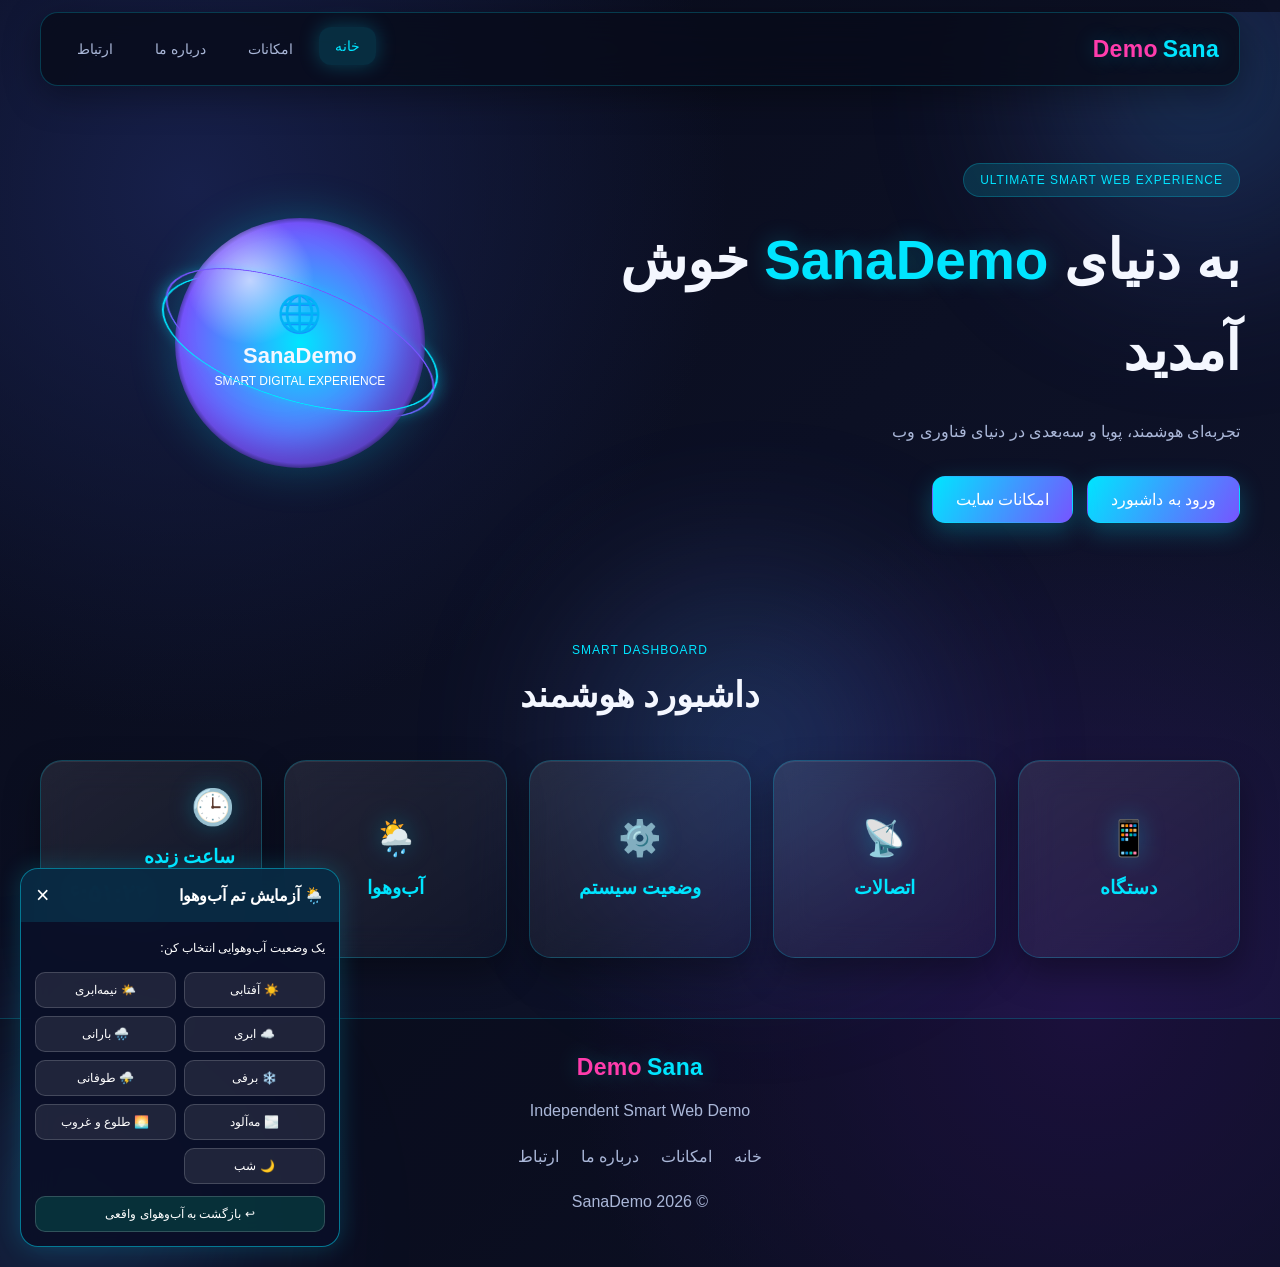
==== commit fb1753df: "Refactor comments and clean up index.html Updated comments for clarity and removed unused sections." ====
--- a/index.html
+++ b/index.html
@@ -24,10 +24,8 @@
         <div class="hero-orb orb-three"></div>
     </div>
 
-
     <!-- Navigation -->
     <header class="navbar">
-
         <div class="nav-content">
 
             <a href="index.html" class="logo">
@@ -49,9 +47,7 @@
             </nav>
 
         </div>
-
     </header>
-
 
     <main>
 
@@ -89,7 +85,6 @@
 
             </div>
 
-
             <div class="hero-visual">
 
                 <div class="float-3d">
@@ -106,8 +101,7 @@
 
         </section>
 
-
-        <!-- Dashboard -->
+        <!-- Main Dashboard -->
         <section class="dashboard-section" id="dashboard">
 
             <div class="section-title">
@@ -118,54 +112,45 @@
 
             </div>
 
-
             <div class="dashboard-grid">
 
-                <!-- Device Card -->
+                <!-- Device -->
                 <a href="device.html"
                    class="dashboard-card device-link-card">
 
                     <div class="card-icon">📱</div>
-
                     <h3>دستگاه</h3>
 
                 </a>
 
-
-                <!-- Connections Card -->
+                <!-- Connections -->
                 <a href="features.html"
                    class="dashboard-card">
 
                     <div class="card-icon">📡</div>
-
                     <h3>اتصالات</h3>
 
                 </a>
 
-
-                <!-- System Card -->
+                <!-- System Status -->
                 <a href="features.html"
                    class="dashboard-card">
 
                     <div class="card-icon">⚙️</div>
-
                     <h3>وضعیت سیستم</h3>
 
                 </a>
 
-
-                <!-- Weather Card -->
+                <!-- Weather -->
                 <a href="features.html"
                    class="dashboard-card">
 
                     <div class="card-icon">🌦️</div>
-
                     <h3>آب‌وهوا</h3>
 
                 </a>
 
-
-                <!-- Clock Card -->
+                <!-- Live Clock -->
                 <div class="dashboard-card">
 
                     <div class="card-icon">🕒</div>
@@ -186,175 +171,7 @@
 
         </section>
 
-
-        <!-- System Monitoring -->
-        <section class="monitoring-section">
-
-            <div class="section-title">
-
-                <span>SYSTEM MONITORING</span>
-
-                <h2>مرکز مانیتورینگ</h2>
-
-                <p>
-                    وضعیت عمومی مرورگر و اتصال شبکه
-                </p>
-
-            </div>
-
-
-            <div class="monitor-grid">
-
-                <div class="monitor-item">
-
-                    <span class="monitor-icon">🌐</span>
-
-                    <h3>وضعیت اینترنت</h3>
-
-                    <strong id="network-status">
-                        در حال بررسی...
-                    </strong>
-
-                </div>
-
-
-                <div class="monitor-item">
-
-                    <span class="monitor-icon">📶</span>
-
-                    <h3>نوع اتصال</h3>
-
-                    <strong id="connection-type">
-                        در حال بررسی...
-                    </strong>
-
-                </div>
-
-
-                <div class="monitor-item">
-
-                    <span class="monitor-icon">⚡</span>
-
-                    <h3>زمان بارگذاری</h3>
-
-                    <strong id="page-load-time">
-                        در حال بررسی...
-                    </strong>
-
-                </div>
-
-
-                <div class="monitor-item">
-
-                    <span class="monitor-icon">🗣️</span>
-
-                    <h3>زبان مرورگر</h3>
-
-                    <strong id="browser-language">
-                        در حال بررسی...
-                    </strong>
-
-                </div>
-
-            </div>
-
-        </section>
-
-
-        <!-- Features -->
-        <section class="features-section">
-
-            <div class="section-title">
-
-                <span>OUR FEATURES</span>
-
-                <h2>امکانات SanaDemo</h2>
-
-            </div>
-
-
-            <div class="features-grid">
-
-                <article class="card">
-
-                    <div class="card-icon">🌦️</div>
-
-                    <h3>آب‌وهوا</h3>
-
-                    <a href="features.html">
-                        مشاهده
-                    </a>
-
-                </article>
-
-
-                <article class="card">
-
-                    <div class="card-icon">🖥️</div>
-
-                    <h3>مانیتورینگ سیستم</h3>
-
-                    <a href="features.html">
-                        مشاهده
-                    </a>
-
-                </article>
-
-
-                <article class="card">
-
-                    <div class="card-icon">🎨</div>
-
-                    <h3>طراحی سه‌بعدی</h3>
-
-                    <a href="features.html">
-                        مشاهده
-                    </a>
-
-                </article>
-
-
-                <article class="card">
-
-                    <div class="card-icon">📱</div>
-
-                    <h3>طراحی واکنش‌گرا</h3>
-
-                    <a href="features.html">
-                        مشاهده
-                    </a>
-
-                </article>
-
-            </div>
-
-        </section>
-
-
-        <!-- About Notice -->
-        <section class="info-box">
-
-            <div class="info-box-icon">ℹ️</div>
-
-            <div>
-
-                <h3>درباره پروژه</h3>
-
-                <p>
-                    SanaDemo یک پروژه مستقل و آزمایشی برای
-                    نمایش قابلیت‌های طراحی وب و امکانات مرورگر است.
-                </p>
-
-                <a href="about.html">
-                    اطلاعات بیشتر
-                </a>
-
-            </div>
-
-        </section>
-
     </main>
-
 
     <!-- Footer -->
     <footer>
@@ -372,11 +189,8 @@
             <div class="footer-links">
 
                 <a href="index.html">خانه</a>
-
                 <a href="features.html">امکانات</a>
-
                 <a href="about.html">درباره ما</a>
-
                 <a href="contact.html">ارتباط</a>
 
             </div>
--- a/style.css
+++ b/style.css
@@ -1,9 +1,8 @@
 
-/* =====================================================
-   SanaDemo Ultimate 3D
-   Dynamic Weather Theme
-   Neon + Glassmorphism + Interactive 3D
-===================================================== */
+/* =========================================================
+   SanaDemo - Complete Responsive Design
+   Neon + Glassmorphism + 3D + Dynamic Weather
+========================================================= */
 
 /* ================= ROOT ================= */
 
@@ -19,9 +18,8 @@
     --muted: #aab7d8;
 
     --card-bg: rgba(255,255,255,.065);
-    --card-border: rgba(0,229,255,.2);
-
-    --nav-bg: rgba(8,11,26,.72);
+    --card-border: rgba(0,229,255,.22);
+    --nav-bg: rgba(8,11,26,.82);
 
     --glow: rgba(0,229,255,.25);
     --shadow: rgba(0,0,0,.35);
@@ -31,6 +29,8 @@
 
     --radius: 22px;
     --transition: .35s ease;
+
+    --container: 1200px;
 }
 
 /* ================= RESET ================= */
@@ -43,7 +43,7 @@
 
 html {
     scroll-behavior: smooth;
-    scroll-padding-top: 90px;
+    scroll-padding-top: 100px;
 }
 
 body {
@@ -58,11 +58,11 @@
         radial-gradient(circle at 85% 80%, #211449 0%, transparent 35%),
         linear-gradient(135deg, var(--bg), var(--bg-secondary));
 
-    transition:
-        background 1.2s ease,
-        color .8s ease;
+    transition: background 1.2s ease, color .8s ease;
 
     perspective: 1200px;
+    position: relative;
+    isolation: isolate;
 }
 
 a {
@@ -78,7 +78,121 @@
     max-width: 100%;
 }
 
-/* ================= WEATHER OVERLAYS ================= */
+p {
+    line-height: 2;
+}
+
+button,
+a {
+    -webkit-tap-highlight-color: transparent;
+}
+
+/* ================= WEATHER THEMES ================= */
+
+body[data-weather="sunny"] {
+    --primary: #ffd166;
+    --secondary: #ff9f43;
+    --accent: #ffcf56;
+    --glow: rgba(255,190,60,.3);
+    --weather-light: rgba(255,190,60,.22);
+
+    background:
+        radial-gradient(circle at 50% 5%, #60451e 0%, transparent 38%),
+        linear-gradient(135deg, #151629, #30233a);
+}
+
+body[data-weather="partly-cloudy"] {
+    --primary: #7bdff2;
+    --secondary: #6c83d9;
+    --accent: #ffe08a;
+    --weather-light: rgba(100,180,255,.2);
+
+    background:
+        radial-gradient(circle at 70% 10%, #243d67, transparent 40%),
+        linear-gradient(135deg, #101b31, #202b49);
+}
+
+body[data-weather="cloudy"] {
+    --primary: #9bb7d4;
+    --secondary: #657b99;
+    --accent: #c6d3e0;
+    --glow: rgba(140,180,220,.2);
+    --weather-light: rgba(130,160,190,.17);
+
+    background:
+        radial-gradient(circle at 50% 0%, #35465e, transparent 48%),
+        linear-gradient(135deg, #111827, #252f40);
+}
+
+body[data-weather="rainy"] {
+    --primary: #42c8ff;
+    --secondary: #4169e1;
+    --accent: #79aaff;
+    --glow: rgba(40,150,255,.3);
+    --weather-light: rgba(25,120,220,.18);
+
+    background:
+        radial-gradient(circle at 20% 10%, #183b65, transparent 40%),
+        linear-gradient(135deg, #071525, #102b49);
+}
+
+body[data-weather="snowy"] {
+    --primary: #b9ecff;
+    --secondary: #8caeea;
+    --accent: #ffffff;
+    --glow: rgba(160,225,255,.35);
+    --weather-light: rgba(200,240,255,.2);
+
+    background:
+        radial-gradient(circle at 50% 0%, #314b72, transparent 45%),
+        linear-gradient(135deg, #0c1b32, #1b3150);
+}
+
+body[data-weather="stormy"] {
+    --primary: #b69cff;
+    --secondary: #7448d8;
+    --accent: #d6c6ff;
+    --glow: rgba(140,80,255,.3);
+    --weather-light: rgba(120,70,220,.16);
+
+    background:
+        radial-gradient(circle at 50% 0%, #382354, transparent 45%),
+        linear-gradient(135deg, #080817, #17122d);
+}
+
+body[data-weather="foggy"] {
+    --primary: #b7c7d8;
+    --secondary: #8196a9;
+    --accent: #dce7ee;
+    --weather-light: rgba(210,225,235,.18);
+
+    background:
+        linear-gradient(135deg, #202d3b, #3a4857);
+}
+
+body[data-weather="sunrise"] {
+    --primary: #ffb36b;
+    --secondary: #ff6b8a;
+    --accent: #ffd6a5;
+    --weather-light: rgba(255,140,100,.25);
+
+    background:
+        radial-gradient(circle at 50% 0%, #743c54, transparent 48%),
+        linear-gradient(135deg, #20152d, #492c4b);
+}
+
+body[data-weather="night"] {
+    --primary: #9cafff;
+    --secondary: #6657c9;
+    --accent: #d0d5ff;
+    --weather-light: rgba(120,130,255,.15);
+
+    background:
+        radial-gradient(circle at 80% 10%, #252a62, transparent 40%),
+        linear-gradient(135deg, #070a20, #151735);
+}
+
+/* Weather overlays */
 
 body::before,
 body::after {
@@ -86,7 +200,7 @@
     position: fixed;
     inset: 0;
     pointer-events: none;
-    z-index: 0;
+    z-index: -1;
     opacity: 0;
     transition: opacity 1s ease;
 }
@@ -102,75 +216,12 @@
     background: var(--weather-overlay);
 }
 
-/* Sunny */
-
-body[data-weather="sunny"] {
-    --primary: #ffd166;
-    --secondary: #ff9f43;
-    --accent: #ffcf56;
-
-    --glow: rgba(255,190,60,.3);
-    --weather-light: rgba(255,190,60,.22);
-
-    background:
-        radial-gradient(circle at 50% 5%, #60451e 0%, transparent 38%),
-        linear-gradient(135deg, #151629, #30233a);
-}
-
-body[data-weather="sunny"]::before {
+body[data-weather="sunny"]::before,
+body[data-weather="partly-cloudy"]::before,
+body[data-weather="cloudy"]::before,
+body[data-weather="sunrise"]::before,
+body[data-weather="night"]::before {
     opacity: 1;
-}
-
-/* Partly cloudy */
-
-body[data-weather="partly-cloudy"] {
-    --primary: #7bdff2;
-    --secondary: #6c83d9;
-    --accent: #ffe08a;
-
-    --weather-light: rgba(100,180,255,.2);
-
-    background:
-        radial-gradient(circle at 70% 10%, #243d67, transparent 40%),
-        linear-gradient(135deg, #101b31, #202b49);
-}
-
-body[data-weather="partly-cloudy"]::before {
-    opacity: 1;
-}
-
-/* Cloudy */
-
-body[data-weather="cloudy"] {
-    --primary: #9bb7d4;
-    --secondary: #657b99;
-    --accent: #c6d3e0;
-
-    --glow: rgba(140,180,220,.2);
-    --weather-light: rgba(130,160,190,.17);
-
-    background:
-        radial-gradient(circle at 50% 0%, #35465e, transparent 48%),
-        linear-gradient(135deg, #111827, #252f40);
-}
-
-body[data-weather="cloudy"]::before {
-    opacity: 1;
-}
-
-/* Rain */
-
-body[data-weather="rainy"] {
-    --primary: #42c8ff;
-    --secondary: #4169e1;
-    --accent: #79aaff;
-
-    --glow: rgba(40,150,255,.3);
-    --weather-light: rgba(25,120,220,.18);
-
-    background:
-        radial-gradient(circle at 20% 10%, #183b65, transparent 40%),
-        linear-gradient(135deg, #071525, #102b49);
 }
 
 body[data-weather="rainy"]::before {
@@ -182,33 +233,12 @@
             rgba(100,190,255,.12) 36px,
             transparent 38px
         );
-
     animation: rainMove .7s linear infinite;
 }
 
 @keyframes rainMove {
-    from {
-        background-position: 0 0;
-    }
-
-    to {
-        background-position: -40px 100px;
-    }
-}
-
-/* Snow */
-
-body[data-weather="snowy"] {
-    --primary: #b9ecff;
-    --secondary: #8caeea;
-    --accent: #ffffff;
-
-    --glow: rgba(160,225,255,.35);
-    --weather-light: rgba(200,240,255,.2);
-
-    background:
-        radial-gradient(circle at 50% 0%, #314b72, transparent 45%),
-        linear-gradient(135deg, #0c1b32, #1b3150);
+    from { background-position: 0 0; }
+    to { background-position: -40px 100px; }
 }
 
 body[data-weather="snowy"]::before {
@@ -219,10 +249,7 @@
         radial-gradient(circle, rgba(200,235,255,.8) 2px, transparent 3px),
         radial-gradient(circle, rgba(255,255,255,.65) 1px, transparent 2px);
 
-    background-size:
-        90px 90px,
-        140px 140px,
-        65px 65px;
+    background-size: 90px 90px, 140px 140px, 65px 65px;
 
     animation: snowFall 12s linear infinite;
 }
@@ -231,25 +258,9 @@
     from {
         background-position: 0 -100px, 40px -150px, 20px -80px;
     }
-
     to {
         background-position: 40px 100vh, -30px 100vh, 80px 100vh;
     }
-}
-
-/* Storm */
-
-body[data-weather="stormy"] {
-    --primary: #b69cff;
-    --secondary: #7448d8;
-    --accent: #d6c6ff;
-
-    --glow: rgba(140,80,255,.3);
-    --weather-light: rgba(120,70,220,.16);
-
-    background:
-        radial-gradient(circle at 50% 0%, #382354, transparent 45%),
-        linear-gradient(135deg, #080817, #17122d);
 }
 
 body[data-weather="stormy"]::before {
@@ -258,83 +269,27 @@
 }
 
 @keyframes stormFlash {
-    0%, 88%, 91%, 100% {
-        opacity: .15;
-    }
-
-    89%, 90% {
-        opacity: .85;
-    }
-}
-
-/* Fog */
-
-body[data-weather="foggy"] {
-    --primary: #b7c7d8;
-    --secondary: #8196a9;
-    --accent: #dce7ee;
-
-    --weather-light: rgba(210,225,235,.18);
-
-    background:
-        linear-gradient(135deg, #202d3b, #3a4857);
+    0%, 88%, 91%, 100% { opacity: .15; }
+    89%, 90% { opacity: .85; }
 }
 
 body[data-weather="foggy"]::before {
     opacity: 1;
+
     background:
-        linear-gradient(110deg,
-        transparent,
-        rgba(220,235,245,.12),
-        transparent);
+        linear-gradient(
+            110deg,
+            transparent,
+            rgba(220,235,245,.12),
+            transparent
+        );
 
     animation: fogMove 12s ease-in-out infinite alternate;
 }
 
 @keyframes fogMove {
-    from {
-        transform: translateX(-15%);
-    }
-
-    to {
-        transform: translateX(15%);
-    }
-}
-
-/* Sunrise */
-
-body[data-weather="sunrise"] {
-    --primary: #ffb36b;
-    --secondary: #ff6b8a;
-    --accent: #ffd6a5;
-
-    --weather-light: rgba(255,140,100,.25);
-
-    background:
-        radial-gradient(circle at 50% 0%, #743c54, transparent 48%),
-        linear-gradient(135deg, #20152d, #492c4b);
-}
-
-body[data-weather="sunrise"]::before {
-    opacity: 1;
-}
-
-/* Night */
-
-body[data-weather="night"] {
-    --primary: #9cafff;
-    --secondary: #6657c9;
-    --accent: #d0d5ff;
-
-    --weather-light: rgba(120,130,255,.15);
-
-    background:
-        radial-gradient(circle at 80% 10%, #252a62, transparent 40%),
-        linear-gradient(135deg, #070a20, #151735);
-}
-
-body[data-weather="night"]::before {
-    opacity: 1;
+    from { transform: translateX(-15%); }
+    to { transform: translateX(15%); }
 }
 
 /* ================= BACKGROUND EFFECTS ================= */
@@ -344,20 +299,22 @@
     inset: 0;
     overflow: hidden;
     pointer-events: none;
-    z-index: 0;
+    z-index: -1;
+}
+
+.bg-orb,
+.hero-orb {
+    position: absolute;
+    border-radius: 50%;
+    pointer-events: none;
 }
 
 .bg-orb {
-    position: absolute;
     width: 350px;
     height: 350px;
-    border-radius: 50%;
     filter: blur(90px);
     opacity: .2;
-
     animation: orbFloat 12s ease-in-out infinite alternate;
-
-    transition: background 1s ease;
 }
 
 .orb-one {
@@ -383,21 +340,35 @@
     animation-delay: -7s;
 }
 
+.hero-orb {
+    width: 350px;
+    height: 350px;
+    filter: blur(90px);
+    opacity: .22;
+    animation: orbFloat 12s ease-in-out infinite alternate;
+}
+
 @keyframes orbFloat {
     from {
-        transform: translate3d(0, 0, 0) scale(1);
-    }
-
+        transform: translate3d(0,0,0) scale(1);
+    }
     to {
-        transform: translate3d(60px, -70px, 0) scale(1.2);
+        transform: translate3d(60px,-70px,0) scale(1.2);
     }
 }
 
 /* ================= CONTAINER ================= */
 
 .container {
-    width: min(1150px, 92%);
-    margin: auto;
+    width: min(var(--container), 92%);
+    margin-inline: auto;
+    position: relative;
+    z-index: 1;
+}
+
+main {
+    width: min(var(--container), 94%);
+    margin-inline: auto;
     position: relative;
     z-index: 1;
 }
@@ -409,7 +380,7 @@
     top: 12px;
     z-index: 1000;
 
-    width: min(1200px, 94%);
+    width: min(var(--container), 94%);
     margin: 12px auto;
 
     border: 1px solid var(--card-border);
@@ -428,23 +399,34 @@
 }
 
 .nav-content {
+    width: 100%;
+    min-height: 72px;
+    padding: 10px 20px;
+
     display: flex;
     align-items: center;
     justify-content: space-between;
     gap: 20px;
-    min-height: 72px;
-}
-
-.brand {
-    font-size: 24px;
+}
+
+.brand,
+.logo {
+    display: inline-flex;
+    align-items: center;
+    gap: 5px;
+
+    font-size: 23px;
     font-weight: 900;
     color: var(--primary);
-    letter-spacing: .5px;
+
+    letter-spacing: .3px;
+    white-space: nowrap;
 
     text-shadow: 0 0 20px var(--glow);
 }
 
-.brand span {
+.brand span,
+.logo span {
     color: var(--accent);
 }
 
@@ -455,7 +437,9 @@
 }
 
 .nav-links a {
+    display: inline-block;
     padding: 11px 16px;
+
     border-radius: 12px;
 
     color: var(--muted);
@@ -468,7 +452,6 @@
 .nav-links a.active {
     color: var(--primary);
     background: var(--weather-light);
-
     box-shadow: 0 0 20px var(--glow);
     transform: translateY(-3px);
 }
@@ -489,18 +472,23 @@
 
 /* ================= HERO ================= */
 
-.hero {
-    padding: 90px 0 65px;
-}
-
-.hero-grid {
+.hero,
+.hero-section {
+    width: 100%;
+    min-height: 450px;
+    padding: 65px 0;
+
     display: grid;
     grid-template-columns: 1.1fr .9fr;
     align-items: center;
-    gap: 50px;
+    gap: 45px;
+
+    position: relative;
+    z-index: 1;
 }
 
 .hero-content {
+    min-width: 0;
     animation: heroEnter 1s ease both;
 }
 
@@ -509,7 +497,6 @@
         opacity: 0;
         transform: translateY(35px);
     }
-
     to {
         opacity: 1;
         transform: translateY(0);
@@ -518,7 +505,6 @@
 
 .hero-badge {
     display: inline-block;
-
     padding: 9px 16px;
     border-radius: 30px;
 
@@ -531,10 +517,18 @@
     margin-bottom: 18px;
 }
 
-.hero h1 {
-    font-size: clamp(32px, 5vw, 58px);
-    line-height: 1.6;
-    margin-bottom: 20px;
+.hero h1,
+.hero-content h1 {
+    font-size: clamp(32px, 5vw, 55px);
+    line-height: 1.65;
+    margin-bottom: 18px;
+}
+
+.hero h1 span,
+.hero-content h1 span,
+.page-header h1 span {
+    color: var(--primary);
+    text-shadow: 0 0 22px var(--glow);
 }
 
 .gradient-text {
@@ -546,7 +540,6 @@
     );
 
     background-size: 200% auto;
-
     -webkit-background-clip: text;
     background-clip: text;
     color: transparent;
@@ -555,12 +548,11 @@
 }
 
 @keyframes gradientMove {
-    to {
-        background-position: 200% center;
-    }
-}
-
-.hero p {
+    to { background-position: 200% center; }
+}
+
+.hero p,
+.hero-content p {
     color: var(--muted);
     line-height: 2.1;
     max-width: 650px;
@@ -594,6 +586,8 @@
 /* ================= BUTTONS ================= */
 
 .btn,
+.btn-primary,
+.btn-secondary,
 .hero-buttons a {
     display: inline-flex;
     align-items: center;
@@ -603,6 +597,8 @@
     border-radius: 13px;
 
     color: white;
+    border: 1px solid transparent;
+
     background: linear-gradient(
         120deg,
         var(--primary),
@@ -610,13 +606,22 @@
     );
 
     box-shadow: 0 8px 25px var(--glow);
-
     transition: var(--transition);
+    cursor: pointer;
+}
+
+.btn-secondary {
+    background: var(--card-bg);
+    border-color: var(--card-border);
+    color: var(--primary);
+    box-shadow: none;
 }
 
 .btn:hover,
+.btn-primary:hover,
+.btn-secondary:hover,
 .hero-buttons a:hover {
-    transform: translateY(-5px) scale(1.04);
+    transform: translateY(-5px) scale(1.035);
     box-shadow: 0 12px 35px var(--glow);
 }
 
@@ -635,16 +640,9 @@
 }
 
 .hero-orb {
-    position: relative;
-
-    width: 250px;
-    height: 250px;
-
     display: flex;
     align-items: center;
     justify-content: center;
-
-    border-radius: 50%;
 
     background:
         radial-gradient(circle at 35% 30%,
@@ -660,7 +658,6 @@
         inset -20px -20px 45px rgba(0,0,0,.3);
 
     animation: floating3D 6s ease-in-out infinite;
-
     transform-style: preserve-3d;
 }
 
@@ -682,13 +679,78 @@
     border-color: var(--secondary);
 }
 
+.float-3d {
+    width: 250px;
+    height: 250px;
+    border-radius: 50%;
+
+    display: flex;
+    align-items: center;
+    justify-content: center;
+
+    position: relative;
+    transform-style: preserve-3d;
+
+    background:
+        radial-gradient(circle at 30% 25%,
+        rgba(255,255,255,.65),
+        transparent 25%),
+        radial-gradient(circle at center,
+        var(--primary),
+        var(--secondary) 68%,
+        transparent 75%);
+
+    box-shadow:
+        0 0 45px var(--glow),
+        inset -18px -18px 35px rgba(0,0,0,.25);
+
+    animation: floating3D 6s ease-in-out infinite;
+}
+
+.float-3d::before,
+.float-3d::after {
+    content: "";
+    position: absolute;
+    inset: -18px;
+
+    border: 2px solid var(--primary);
+    border-radius: 50%;
+
+    transform: rotateX(65deg) rotateY(15deg);
+    box-shadow: 0 0 18px var(--glow);
+}
+
+.float-3d::after {
+    transform: rotateX(-65deg) rotateY(-20deg);
+    border-color: var(--secondary);
+}
+
+.hero-visual-inner {
+    text-align: center;
+    position: relative;
+    z-index: 2;
+    transform: translateZ(35px);
+}
+
+.visual-icon {
+    font-size: 36px;
+    margin-bottom: 8px;
+}
+
+.hero-visual-inner h2 {
+    font-size: 22px;
+}
+
+.hero-visual-inner p {
+    font-size: 12px;
+    color: white;
+}
+
 .orb-ring {
     position: absolute;
     inset: -45px;
-
     border: 1px solid var(--primary);
     border-radius: 50%;
-
     transform: rotateX(65deg);
     animation: ringRotate 12s linear infinite;
 }
@@ -713,7 +775,6 @@
     0%, 100% {
         transform: translateY(0) rotateY(0deg);
     }
-
     50% {
         transform: translateY(-20px) rotateY(12deg);
     }
@@ -736,7 +797,6 @@
     backdrop-filter: blur(15px);
 
     color: var(--primary);
-
     box-shadow: 0 0 25px var(--glow);
 
     animation: labelFloat 5s ease-in-out infinite;
@@ -759,39 +819,116 @@
     }
 }
 
-/* ================= SECTIONS ================= */
+/* ================= SECTION HEADINGS ================= */
 
 .section {
     padding: 55px 0;
 }
 
-.section-heading {
+.section-heading,
+.section-title {
     text-align: center;
     margin-bottom: 35px;
 }
 
-.section-heading h2 {
+.section-title {
+    margin: 35px 0;
+}
+
+.section-heading h2,
+.section-title h2 {
     font-size: clamp(24px, 4vw, 35px);
+    line-height: 1.7;
     margin-bottom: 12px;
 }
 
-.section-heading p {
+.section-heading p,
+.section-title p {
     color: var(--muted);
     line-height: 2;
 }
 
-/* ================= GRID ================= */
+.section-title > span {
+    display: block;
+    color: var(--primary);
+    font-size: 12px;
+    letter-spacing: 1px;
+    margin-bottom: 8px;
+}
+
+/* ================= PAGE HEADERS ================= */
+
+.page-header {
+    text-align: center;
+    padding: 70px 0 45px;
+}
+
+.page-header h1 {
+    font-size: clamp(30px, 5vw, 48px);
+    line-height: 1.7;
+    margin-bottom: 15px;
+}
+
+.page-header p {
+    color: var(--muted);
+    line-height: 2;
+}
+
+.hero-tag {
+    display: inline-block;
+    padding: 9px 16px;
+    margin-bottom: 18px;
+    border-radius: 30px;
+    color: var(--primary);
+    background: var(--weather-light);
+    border: 1px solid var(--card-border);
+}
+
+/* ================= MAIN SECTIONS ================= */
+
+.dashboard-section,
+.monitoring-section,
+.features-section,
+.device-detail-section {
+    width: 100%;
+    margin: 55px auto;
+    position: relative;
+    z-index: 1;
+}
+
+/* ================= GRIDS ================= */
 
 .dashboard-grid,
 .monitor-grid,
 .features-grid,
-.features-page-grid {
+.features-page-grid,
+.grid,
+.device-grid,
+.device-detail-grid {
     display: grid;
-    grid-template-columns: repeat(auto-fit, minmax(220px, 1fr));
     gap: 22px;
 }
 
-/* ================= 3D CARDS ================= */
+.dashboard-grid {
+    grid-template-columns: repeat(5, minmax(0, 1fr));
+}
+
+.monitor-grid {
+    grid-template-columns: repeat(4, minmax(0, 1fr));
+}
+
+.features-grid,
+.features-page-grid,
+.grid {
+    grid-template-columns: repeat(4, minmax(0, 1fr));
+}
+
+.device-grid,
+.device-detail-grid {
+    grid-template-columns: repeat(2, minmax(0, 1fr));
+}
+
+/* ================= 3D GLASS CARDS ================= */
 
 .card,
 .dashboard-card,
@@ -799,6 +936,7 @@
     position: relative;
     overflow: hidden;
 
+    min-width: 0;
     padding: 26px;
 
     border-radius: var(--radius);
@@ -838,7 +976,6 @@
 .dashboard-card::before,
 .monitor-item::before {
     content: "";
-
     position: absolute;
     inset: -1px;
 
@@ -862,7 +999,7 @@
 .card:hover,
 .dashboard-card:hover,
 .monitor-item:hover {
-    transform: translateY(-13px) scale(1.035);
+    transform: translateY(-10px) scale(1.02);
 
     border-color: var(--primary);
 
@@ -883,7 +1020,6 @@
     0%, 100% {
         translate: 0 0;
     }
-
     50% {
         translate: 0 -5px;
     }
@@ -910,10 +1046,16 @@
     filter: drop-shadow(0 0 12px var(--glow));
 }
 
+.card a:not(.btn) {
+    display: inline-block;
+    margin-top: 12px;
+    color: var(--primary);
+}
+
 /* ================= DASHBOARD ================= */
 
 .dashboard-card {
-    min-height: 175px;
+    min-height: 165px;
 }
 
 .dashboard-card strong,
@@ -922,13 +1064,55 @@
     font-size: 18px;
 }
 
-/* ================= MONITOR ================= */
+a.dashboard-card {
+    display: flex;
+    flex-direction: column;
+    align-items: center;
+    justify-content: center;
+    text-align: center;
+
+    min-height: 165px;
+    color: var(--text);
+    cursor: pointer;
+}
+
+a.dashboard-card h3 {
+    margin-bottom: 0;
+}
+
+a.dashboard-card:hover {
+    text-decoration: none;
+}
+
+/* Clock */
+
+.clock-display {
+    color: var(--primary);
+    font-size: 24px;
+    font-weight: bold;
+    direction: ltr;
+    text-shadow: 0 0 15px var(--glow);
+    margin: 8px 0;
+}
+
+.date-display {
+    color: var(--muted);
+    font-size: 13px;
+}
+
+/* ================= MONITORING ================= */
 
 .monitor-item {
     min-height: 145px;
 }
 
-/* ================= WEATHER CARD ================= */
+.monitor-icon {
+    display: block;
+    font-size: 27px;
+    margin-bottom: 14px;
+}
+
+/* ================= WEATHER ================= */
 
 .weather-card {
     cursor: pointer;
@@ -940,20 +1124,44 @@
     filter: drop-shadow(0 0 20px var(--glow));
 }
 
+.weather-icon {
+    font-size: 52px;
+    margin-bottom: 15px;
+    animation: weatherFloat 3s ease-in-out infinite;
+}
+
+@keyframes weatherFloat {
+    0%, 100% {
+        transform: translateY(0) rotate(-5deg);
+    }
+    50% {
+        transform: translateY(-12px) rotate(5deg);
+    }
+}
+
 .weather-temperature {
     color: var(--primary);
-    font-size: 40px;
+    font-size: 38px;
     font-weight: bold;
     margin: 12px 0;
     text-shadow: 0 0 20px var(--glow);
 }
 
 .weather-action {
+    display: inline-block;
+    margin-top: 15px;
+    padding: 12px 20px;
+
     border: 1px solid var(--card-border);
-    background: linear-gradient(120deg, var(--primary), var(--secondary));
-    color: #fff;
     border-radius: 12px;
-    padding: 12px 20px;
+
+    background: linear-gradient(
+        120deg,
+        var(--primary),
+        var(--secondary)
+    );
+
+    color: white;
     cursor: pointer;
     transition: var(--transition);
 }
@@ -964,6 +1172,7 @@
 }
 
 .weather-panel {
+    display: none;
     position: relative;
     z-index: 2;
 
@@ -973,18 +1182,45 @@
     border: 1px solid var(--card-border);
     border-radius: var(--radius);
 
-    background: rgba(10,15,35,.82);
+    background: rgba(10,15,35,.88);
     backdrop-filter: blur(22px);
 
     box-shadow: 0 20px 50px var(--shadow);
+}
+
+.weather-panel.active {
+    display: block;
+    animation: panelAppear .4s ease;
+}
+
+@keyframes panelAppear {
+    from {
+        opacity: 0;
+        transform: translateY(20px);
+    }
+    to {
+        opacity: 1;
+        transform: translateY(0);
+    }
+}
+
+.weather-details,
+.weather-forecast {
+    display: grid;
+    grid-template-columns: repeat(auto-fit, minmax(130px, 1fr));
+    gap: 15px;
+    margin-top: 22px;
 }
 
 .weather-detail,
 .forecast-item {
+    padding: 17px;
+    border-radius: 15px;
+
+    background: rgba(255,255,255,.06);
     border: 1px solid var(--card-border);
-    background: var(--card-bg);
+
     backdrop-filter: blur(12px);
-    border-radius: 15px;
     transition: var(--transition);
 }
 
@@ -994,15 +1230,37 @@
     box-shadow: 0 0 20px var(--glow);
 }
 
+.weather-detail strong {
+    display: block;
+    margin-top: 8px;
+    color: var(--primary);
+    font-size: 19px;
+}
+
+.weather-status,
 .weather-note {
     color: var(--muted);
-    line-height: 2;
+    margin-top: 12px;
+    line-height: 1.9;
+}
+
+.weather-forecast {
+    grid-template-columns: repeat(auto-fit, minmax(130px, 1fr));
+}
+
+.forecast-item {
+    text-align: center;
 }
 
 /* ================= INFO BOX ================= */
 
 .info-box {
+    display: flex;
+    align-items: flex-start;
+    gap: 18px;
+
     padding: 28px;
+    margin: 35px 0;
 
     border: 1px solid var(--card-border);
     border-radius: var(--radius);
@@ -1013,7 +1271,13 @@
     box-shadow: 0 15px 40px var(--shadow);
 }
 
-.info-box h3 {
+.info-box-icon {
+    font-size: 30px;
+    flex-shrink: 0;
+}
+
+.info-box h3,
+.info-box h2 {
     color: var(--primary);
     margin-bottom: 14px;
 }
@@ -1023,30 +1287,130 @@
     line-height: 2.1;
 }
 
-.info-box a {
+.info-box a:not(.btn) {
     display: inline-block;
     margin-top: 12px;
     color: var(--primary);
 }
 
-/* ================= PAGE HEADER ================= */
-
-.page-header {
+/* ================= FEATURES PAGE ================= */
+
+.feature-page-heading {
     text-align: center;
-    padding: 70px 0 45px;
-}
-
-.page-header h1 {
-    font-size: clamp(30px, 5vw, 48px);
-    margin-bottom: 15px;
-}
-
-.page-header p {
+    margin: 65px 0 30px;
+}
+
+.feature-page-heading h1 {
+    margin-bottom: 12px;
+}
+
+.features-page-grid {
+    grid-template-columns: repeat(auto-fit, minmax(230px, 1fr));
+    margin-top: 30px;
+}
+
+/* ================= DEVICE PAGE ================= */
+
+.device-page {
+    width: min(var(--container), 94%);
+    margin-inline: auto;
+}
+
+.device-hero {
+    text-align: center;
+    padding: 65px 0 45px;
+}
+
+.device-hero h1 {
+    font-size: clamp(30px, 5vw, 46px);
+    line-height: 1.7;
+    margin: 15px 0;
+}
+
+.device-hero h1 span {
+    color: var(--primary);
+    text-shadow: 0 0 20px var(--glow);
+}
+
+.device-hero p {
     color: var(--muted);
-    line-height: 2;
-}
-
-/* ================= REVEAL ================= */
+    margin-bottom: 22px;
+}
+
+.device-hero-icon {
+    font-size: 65px;
+    margin: 15px 0;
+    filter: drop-shadow(0 0 20px var(--glow));
+    animation: weatherFloat 4s ease-in-out infinite;
+}
+
+.device-overview {
+    margin: 25px 0 45px;
+}
+
+.device-overview h2 {
+    color: var(--primary);
+    margin-bottom: 12px;
+}
+
+.device-grid {
+    margin-top: 22px;
+    grid-template-columns: repeat(2, minmax(0, 1fr));
+}
+
+.device-card {
+    min-width: 0;
+    padding: 18px;
+
+    border: 1px solid var(--card-border);
+    border-radius: 16px;
+
+    background: rgba(255,255,255,.045);
+    transition: var(--transition);
+}
+
+.device-card:hover {
+    transform: translateY(-5px);
+    border-color: var(--primary);
+    box-shadow: 0 0 20px var(--glow);
+}
+
+.device-card span {
+    display: block;
+    color: var(--muted);
+    font-size: 13px;
+    margin-bottom: 10px;
+}
+
+.device-card strong {
+    display: block;
+    color: var(--primary);
+    font-size: 16px;
+    overflow-wrap: anywhere;
+}
+
+.device-detail-section {
+    margin: 50px 0;
+}
+
+.device-detail-grid {
+    grid-template-columns: repeat(4, minmax(0, 1fr));
+}
+
+.device-detail-grid .dashboard-card {
+    min-height: 155px;
+}
+
+.device-detail-grid .dashboard-card strong {
+    overflow-wrap: anywhere;
+}
+
+.device-back {
+    text-align: center;
+    margin: 45px 0;
+}
+
+/* ================= REVEAL ANIMATION ================= */
 
 .reveal {
     opacity: 0;
@@ -1074,7 +1438,11 @@
     border-radius: 15px;
 
     color: white;
-    background: linear-gradient(120deg, var(--primary), var(--secondary));
+    background: linear-gradient(
+        120deg,
+        var(--primary),
+        var(--secondary)
+    );
 
     font-size: 25px;
     cursor: pointer;
@@ -1100,18 +1468,46 @@
 
 /* ================= FOOTER ================= */
 
+footer,
 .footer {
     position: relative;
     z-index: 1;
 
+    width: 100%;
     margin-top: 60px;
-    padding: 30px 15px;
+    padding: 35px 15px;
 
     text-align: center;
     color: var(--muted);
 
     border-top: 1px solid var(--card-border);
-    background: rgba(0,0,0,.15);
+    background: rgba(0,0,0,.18);
+}
+
+.footer-content {
+    width: min(var(--container), 94%);
+    margin-inline: auto;
+}
+
+.footer-content > * {
+    margin-bottom: 14px;
+}
+
+.footer-links {
+    display: flex;
+    justify-content: center;
+    flex-wrap: wrap;
+    gap: 22px;
+    margin: 20px 0;
+}
+
+.footer-links a {
+    color: var(--muted);
+    transition: var(--transition);
+}
+
+.footer-links a:hover {
+    color: var(--primary);
 }
 
 /* ================= SCROLLBAR ================= */
@@ -1125,42 +1521,55 @@
 }
 
 ::-webkit-scrollbar-thumb {
-    background: linear-gradient(var(--primary), var(--secondary));
+    background: linear-gradient(
+        var(--primary),
+        var(--secondary)
+    );
     border-radius: 20px;
 }
 
-/* ================= RESPONSIVE ================= */
-
-@media (max-width: 900px) {
-
-    .hero-grid {
-        grid-template-columns: 1fr;
-        text-align: center;
-    }
-
-    .hero-visual {
-        min-height: 300px;
-    }
-
-    .hero-buttons,
-    .hero-stats {
-        justify-content: center;
-    }
-}
+/* ================= RESPONSIVE TABLET ================= */
+
+@media (max-width: 1050px) {
+
+    .dashboard-grid {
+        grid-template-columns: repeat(3, minmax(0, 1fr));
+    }
+
+    .monitor-grid {
+        grid-template-columns: repeat(2, minmax(0, 1fr));
+    }
+
+    .features-grid,
+    .grid {
+        grid-template-columns: repeat(2, minmax(0, 1fr));
+    }
+
+    .device-detail-grid {
+        grid-template-columns: repeat(2, minmax(0, 1fr));
+    }
+}
+
+/* ================= RESPONSIVE MOBILE ================= */
 
 @media (max-width: 700px) {
+
+    .navbar {
+        width: 94%;
+    }
+
+    .nav-content {
+        position: relative;
+        min-height: 65px;
+    }
 
     .menu-toggle {
         display: block;
     }
 
-    .nav-content {
-        position: relative;
-    }
-
     .nav-links {
         position: absolute;
-        top: 82px;
+        top: calc(100% + 10px);
         right: 0;
         left: 0;
 
@@ -1193,43 +1602,109 @@
         text-align: center;
     }
 
-    .hero {
-        padding-top: 55px;
-    }
-
-    .hero h1 {
-        font-size: 32px;
-    }
-
-    .hero-orb {
+    main,
+    .device-page {
+        width: 92%;
+    }
+
+    .hero,
+    .hero-section {
+        grid-template-columns: 1fr;
+        text-align: center;
+        padding: 45px 0;
+        gap: 20px;
+    }
+
+    .hero-content {
+        text-align: center;
+    }
+
+    .hero-content p {
+        margin-inline: auto;
+    }
+
+    .hero-buttons,
+    .hero-stats {
+        justify-content: center;
+    }
+
+    .hero-visual {
+        min-height: 280px;
+    }
+
+    .float-3d {
         width: 190px;
         height: 190px;
-    }
-
-    .orb-core {
-        width: 75px;
-        height: 75px;
     }
 
     .dashboard-grid,
     .monitor-grid,
     .features-grid,
-    .features-page-grid {
+    .grid {
+        grid-template-columns: repeat(2, minmax(0, 1fr));
+        gap: 13px;
+    }
+
+    .dashboard-card,
+    .card,
+    .monitor-item {
+        padding: 18px;
+    }
+
+    .dashboard-card {
+        min-height: 145px;
+    }
+
+    .section,
+    .dashboard-section,
+    .monitoring-section,
+    .features-section,
+    .device-detail-section {
+        margin-top: 35px;
+        margin-bottom: 35px;
+    }
+
+    .section-title {
+        margin: 28px 0;
+    }
+
+    .device-detail-grid {
+        grid-template-columns: repeat(2, minmax(0, 1fr));
+    }
+
+    .device-grid {
         grid-template-columns: 1fr;
-    }
-
-    .card,
-    .dashboard-card,
-    .monitor-item {
-        padding: 22px;
     }
 
     .weather-details {
         grid-template-columns: repeat(2, minmax(0, 1fr));
     }
-}
-
-@media (max-width: 380px) {
+
+    .info-box {
+        padding: 20px;
+    }
+}
+
+/* ================= SMALL PHONES ================= */
+
+@media (max-width: 420px) {
+
+    .dashboard-grid,
+    .monitor-grid,
+    .features-grid,
+    .grid,
+    .device-detail-grid {
+        grid-template-columns: 1fr;
+    }
+
+    .hero h1,
+    .hero-content h1 {
+        font-size: 29px;
+    }
+
+    .hero-buttons a {
+        width: 100%;
+    }
 
     .weather-details {
         grid-template-columns: 1fr;
@@ -1239,8 +1714,13 @@
         gap: 15px;
     }
 
-    .hero-buttons a {
-        width: 100%;
+    .brand,
+    .logo {
+        font-size: 20px;
+    }
+
+    .device-hero {
+        padding-top: 40px;
     }
 }
 
@@ -1256,10 +1736,4 @@
         animation-iteration-count: 1 !important;
         transition-duration: .01ms !important;
     }
-
-    .card,
-    .dashboard-card,
-    .monitor-item {
-        translate: none;
-    }
-}
+}
